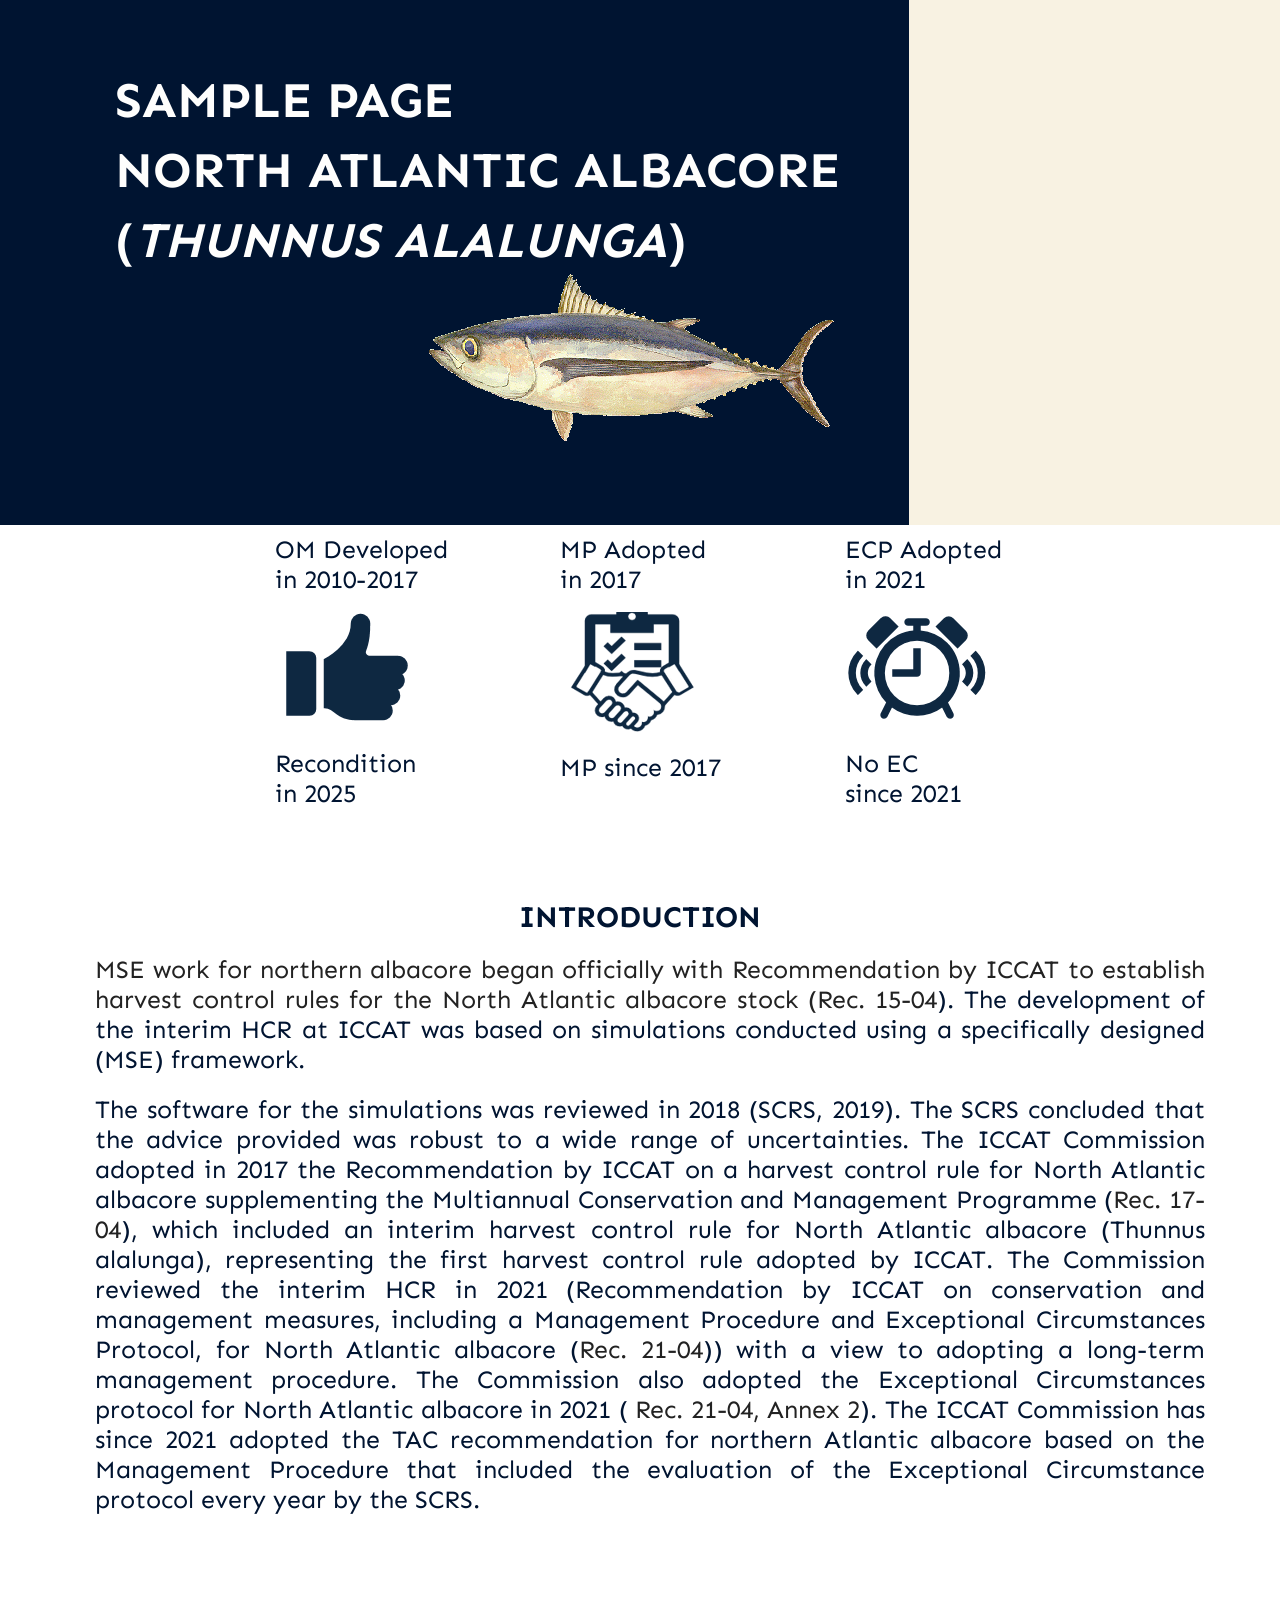
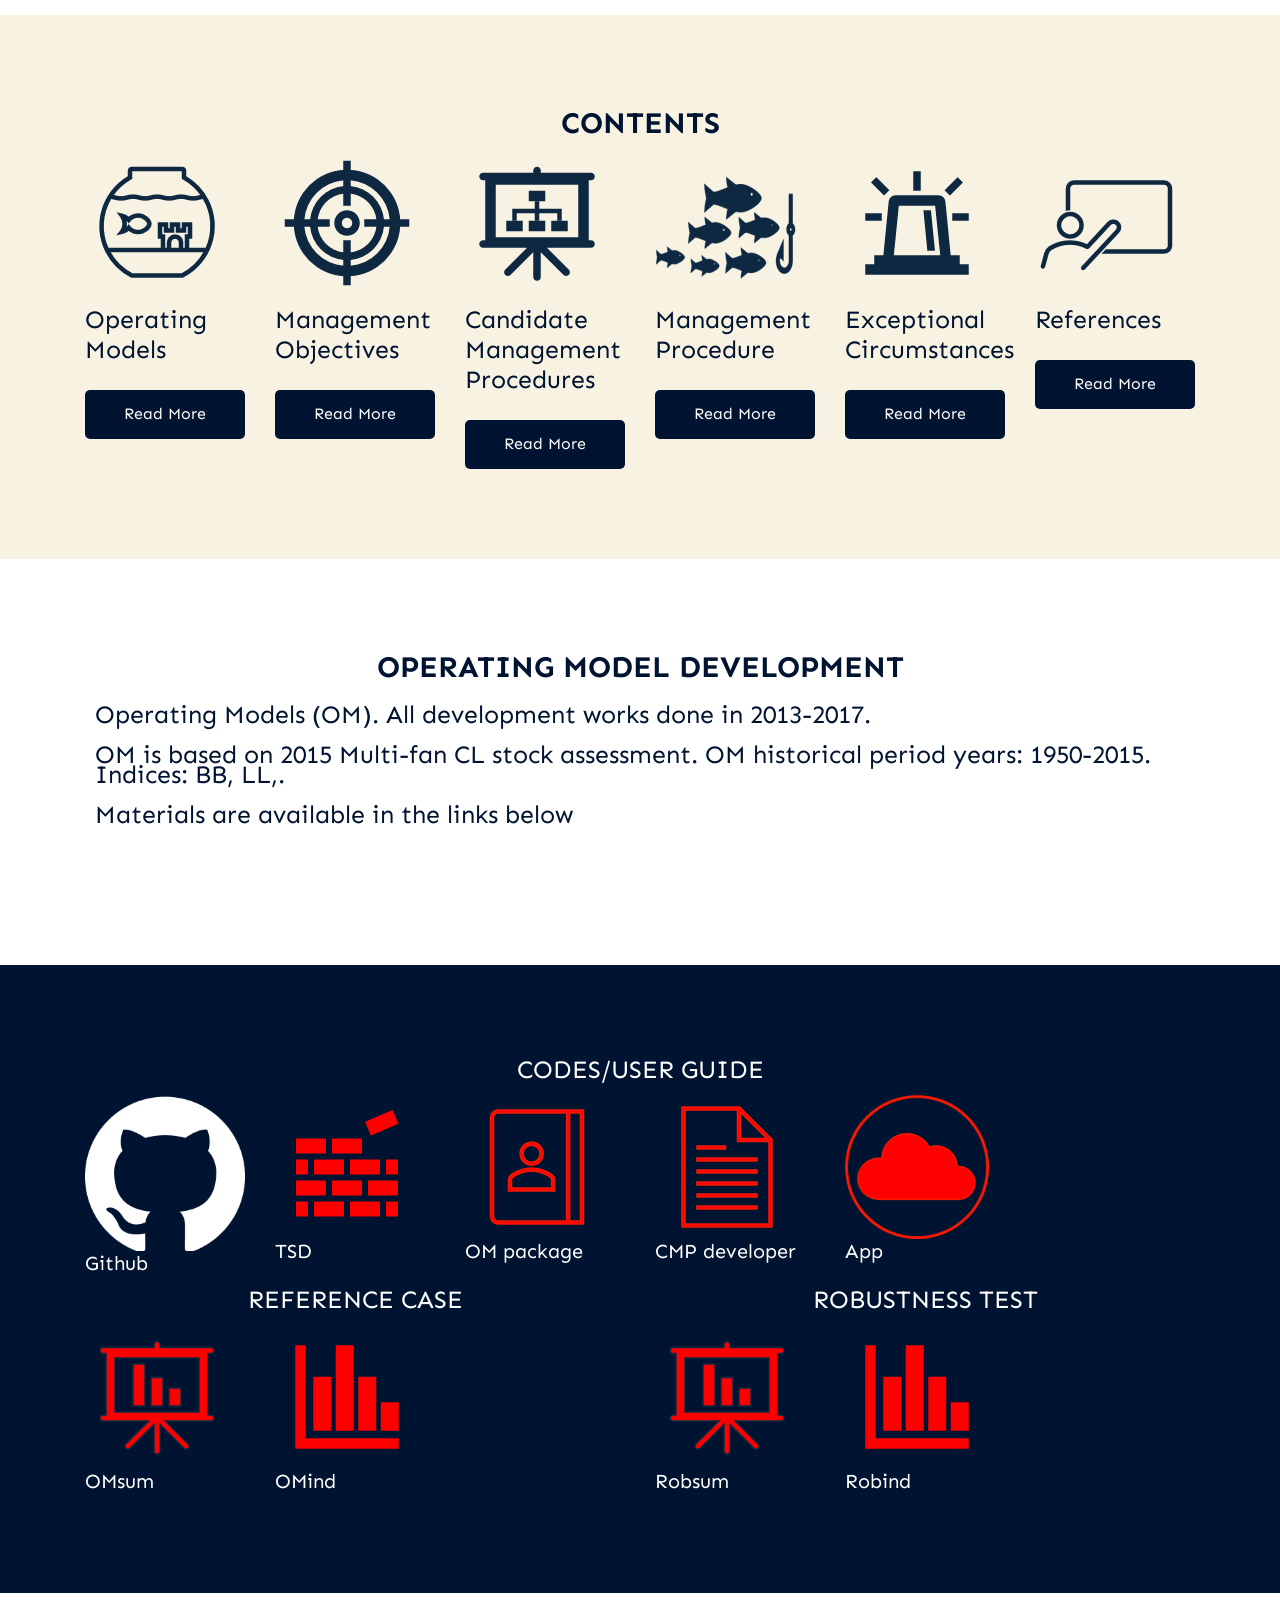
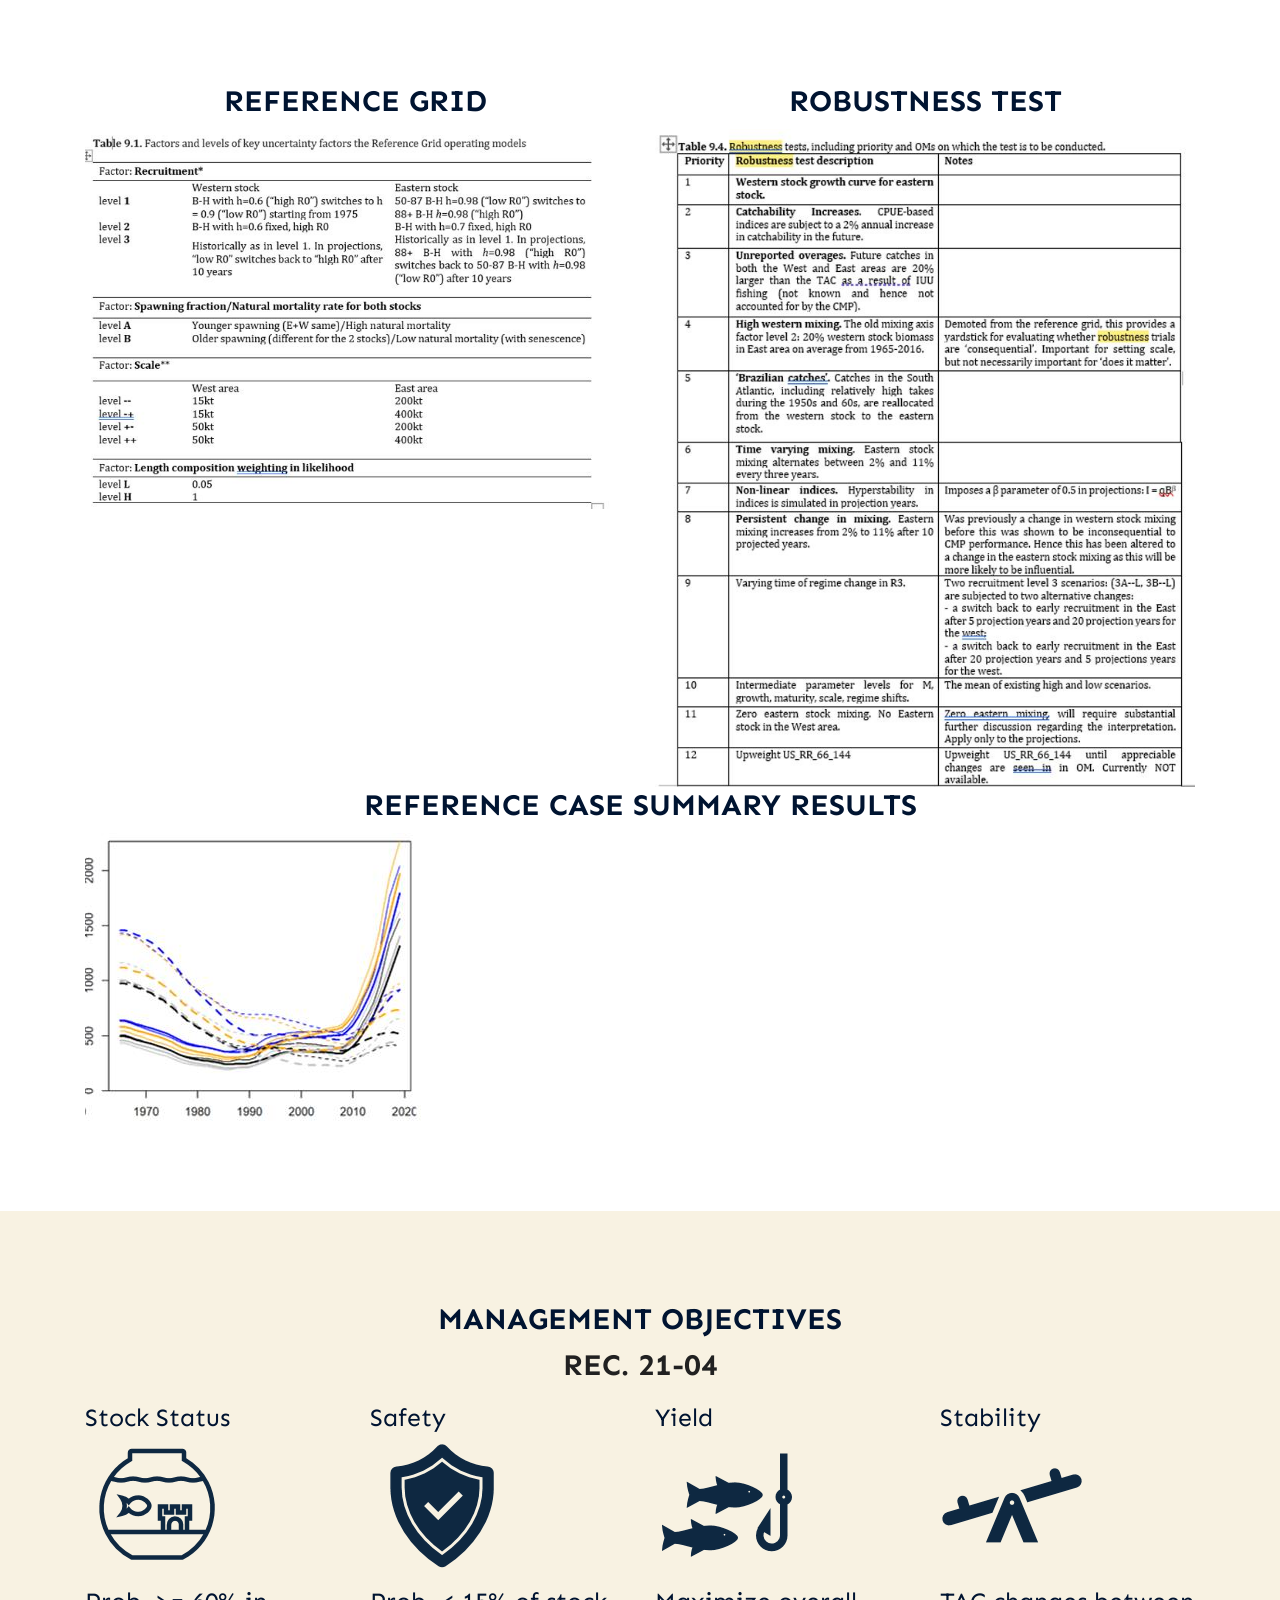
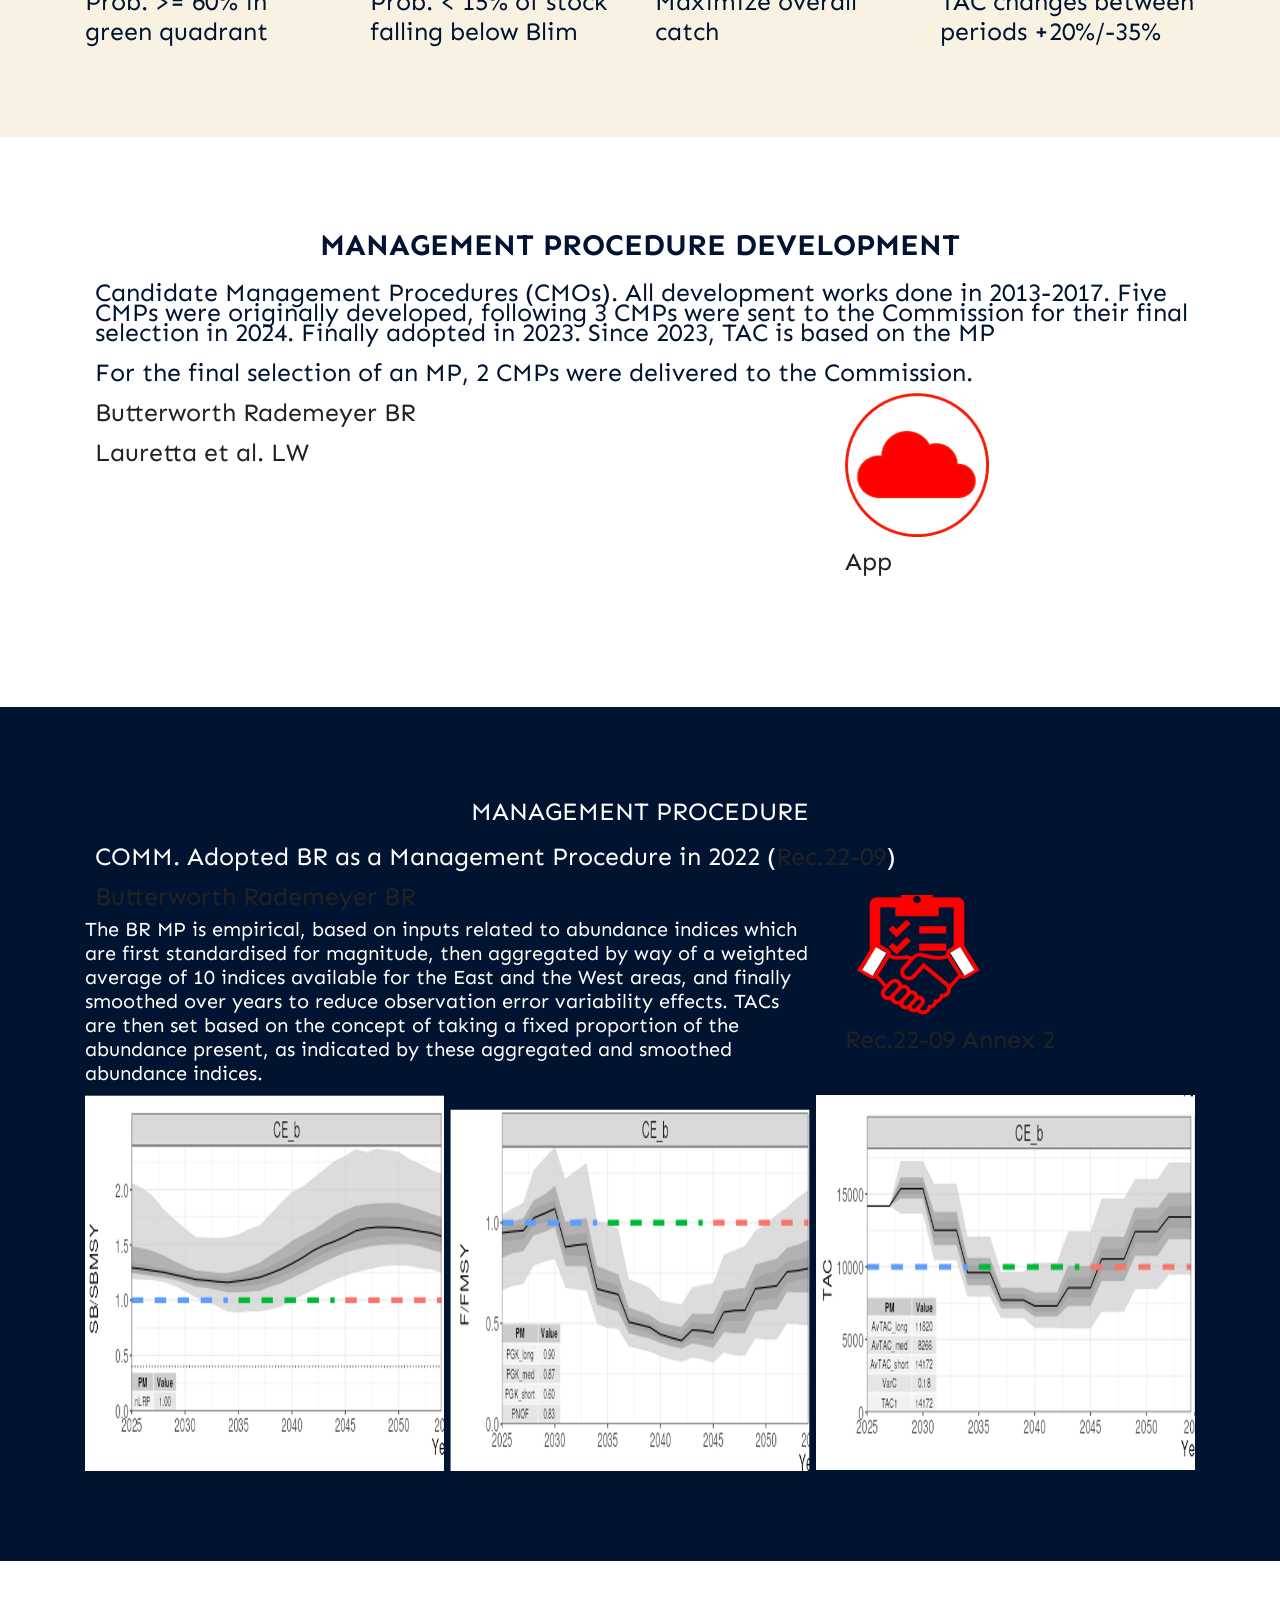
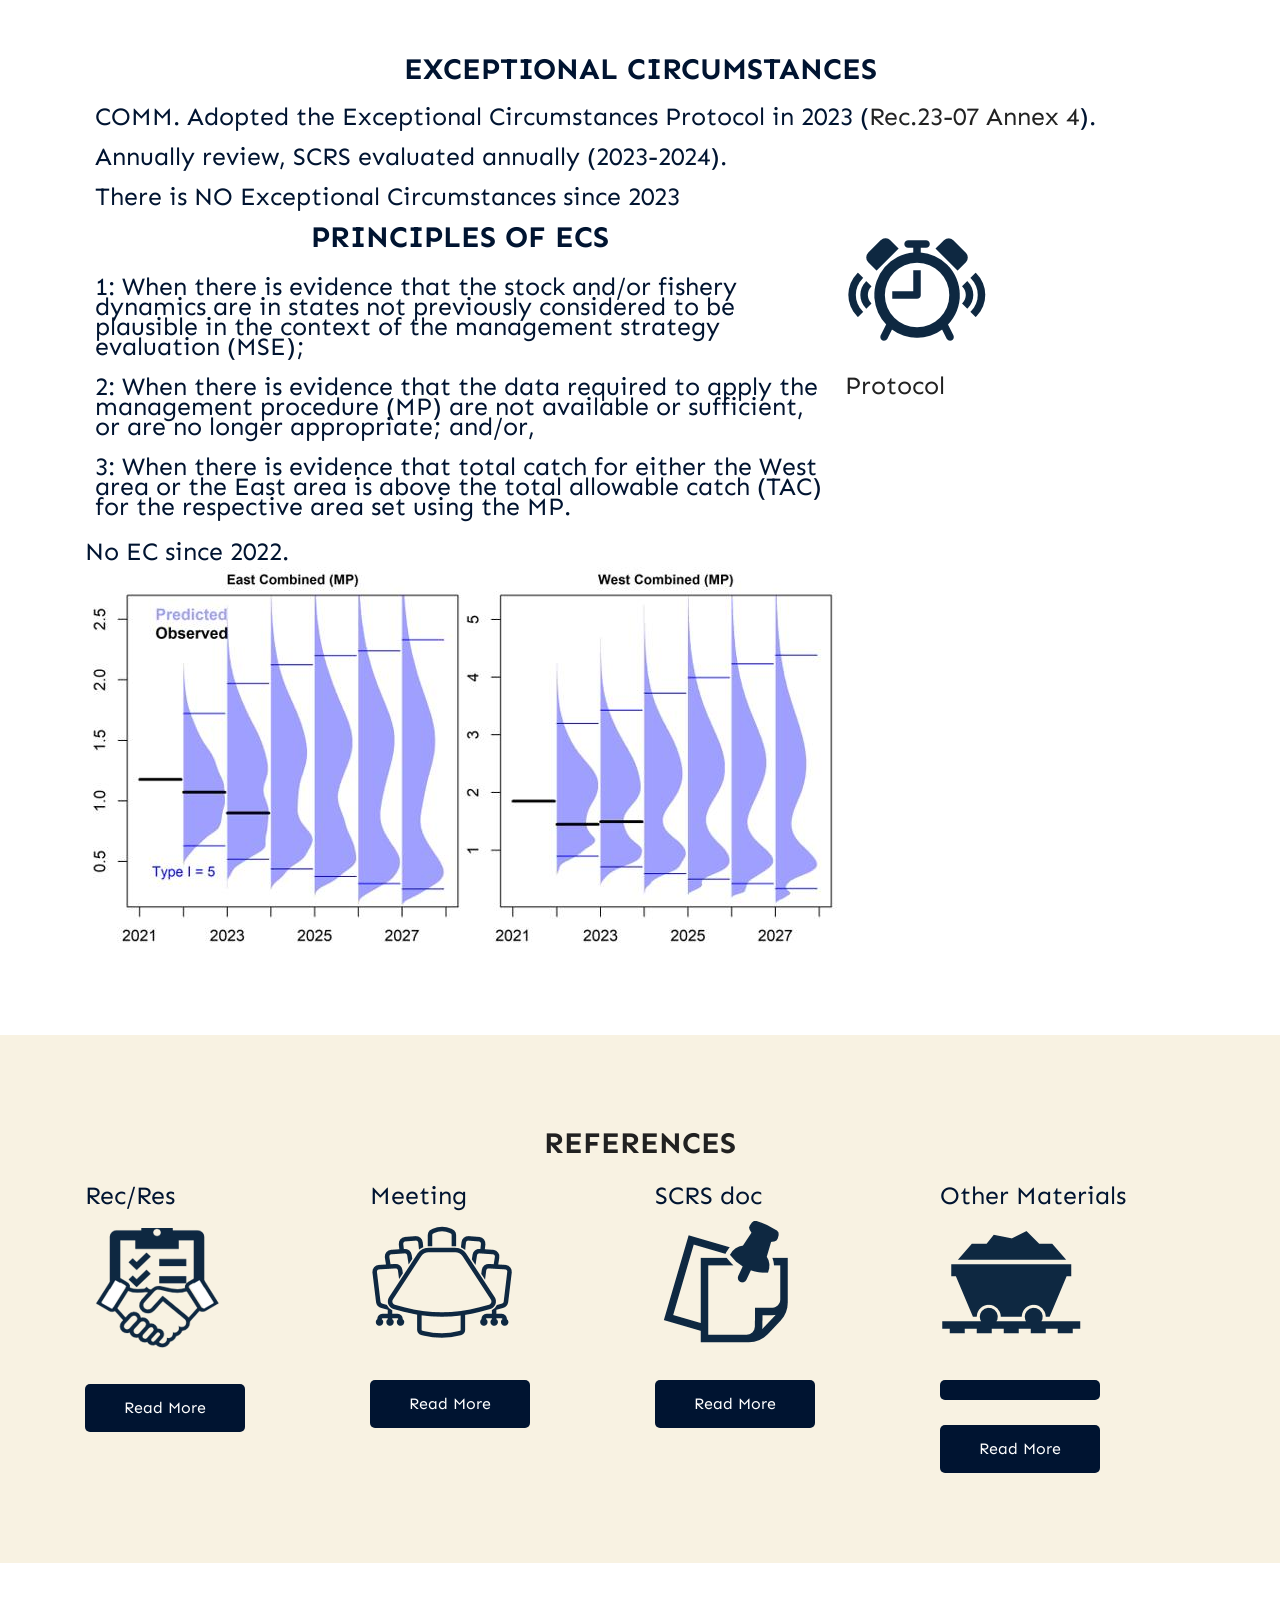
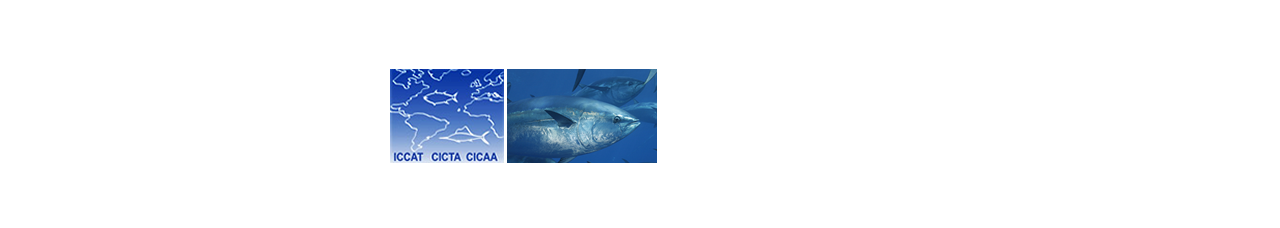
==== docs/index.html @ 5cfa58f7 "Update index.html" ====
<!DOCTYPE html>
<html>
   <head>
      <!-- basic -->
      <meta charset="utf-8">
      <meta http-equiv="X-UA-Compatible" content="IE=edge">
      <meta name="viewport" content="width=device-width, initial-scale=1">
      <!-- mobile metas -->
      <meta name="viewport" content="width=device-width, initial-scale=1">
      <meta name="viewport" content="initial-scale=1, maximum-scale=1">
      <!-- site metas -->
      <title>SAMPLE PAGE: North Atlantic Albacore</title>
      <!-- bootstrap css -->
      <link rel="stylesheet" type="text/css" href="assets/css/bootstrap.min.css">
      <!-- style css -->
      <link rel="stylesheet" type="text/css" href="assets/css/style.css">
      <!-- Responsive-->
      <link rel="stylesheet" href="assets/css/responsive.css">
      <!-- font css -->
      <link href="https://fonts.googleapis.com/css2?family=Sen:wght@400;700;800&display=swap" rel="stylesheet">
      <!-- Scrollbar Custom CSS -->
      <link rel="stylesheet" href="assets/css/jquery.mCustomScrollbar.min.css">
      <!-- Tweaks for older IEs-->
      <link rel="stylesheet" href="https://netdna.bootstrapcdn.com/font-awesome/4.0.3/css/font-awesome.css">

  
   </head>
	
   <body>
      <!-- header section start --> 
    <section id="header1">	   
      <div class="header_section">
         <!-- Title section start --> 
         <div class="banner_section layout_padding">
            <div class="container-fluid">

                        <div class="row">
                           <div class="col-md-12">
                              <div class="banner_taital_main">
				 <h1 class="banner_taital">SAMPLE PAGE </h1>
				 <h1 class="banner_taital">North Atlantic Albacore </h1>
				 <h1 class="banner_taital">(<i>Thunnus alalunga</i>) 
                                 <div class="banner_img"><img src="assets/images/alb1.gif"></div>
                              </div>
                           </div>
                        </div>
	    </div>
         </div>
         <!-- Title section end -->
      </div>
    </section>
      <!-- header section end -->
	   
      <!-- short summary section start -->
    <section id="introsum1">
      <div class="services_section">
         <div class="services_sectionn_2">
                     <div class="container">
                        <div class="row">
			    <div class="col-md-2">
                              <div class="service_box">
                              </div>
                           </div>				      
			    <div class="col-md-3">
                              <div class="service_box">
                                 <h3 class="corporate_text">OM Developed <br/> in 2010-2017</h3>

                                 <div class="house_icon">
                                    <img src="assets/images/OMcomplete_2.png" class="image_1">
                                    <a href="#om"><img src="assets/images/OMcomplete_1.png" class="image_2"></a>
                                 </div>
                                 <h3 class="corporate_text">Recondition <br/> in 2025</h3>
                              </div>
                           </div>

                           <div class="col-md-3">
                              <div class="service_box">
                                 <h3 class="corporate_text">MP Adopted <br/> in 2017</h3>

                                 <div class="house_icon">
                                    <img src="assets/images/MPadopt_1.png" class="image_1">
                                    <a href="#mp"><img src="assets/images/MPadopt_2.png" class="image_2"></a>
                                 </div>
                                 <h3 class="corporate_text">MP since 2017</h3>
                              </div>
                           </div>

                           <div class="col-md-3">
                              <div class="service_box">
                                 <h3 class="corporate_text">ECP Adopted <br/> in 2021</h3>

                                 <div class="house_icon">
                                    <img src="assets/images/ECP_1.png" class="image_1">
                                    <a href="#ec"><img src="assets/images/ECP_2.png" class="image_2">
                                 </div>
                                 <h3 class="corporate_text">No EC <br/> since 2021</h3>
                              </div>
                           </div>
                        </div>
                     </div>
         </div>
       </div>
	
      </section>
      <!-- short summary section end -->

      <!-- Intro section start -->
    <section id="intro1">
      <div class="intro_section">
         <div class="intro_section_2">
                     <div class="container">	   
                        <div class="row">
                           <div class="col-md-12">
                             <h1 class="studies_taital">Introduction</h1>
                  	     <p class="intro_text">MSE work for northern albacore began officially with Recommendation by ICCAT to establish harvest control rules for the North Atlantic albacore stock 
				     (<a href="https://www.iccat.int/Documents/Recs/compendiopdf-e/2015-04-e.pdf" target="_blank">Rec. 15-04</a>). The development of the interim HCR at ICCAT was based on simulations conducted 
				     using a specifically designed (MSE) framework.</p>
			     <p class="intro_text">The software for the simulations was reviewed in 2018 (SCRS, 2019). The SCRS concluded that the advice provided was robust to a wide range of uncertainties. 
				     The ICCAT Commission adopted in 2017 the Recommendation by ICCAT on a harvest control rule for North Atlantic albacore supplementing the Multiannual Conservation and Management Programme
				     (<a href="https://www.iccat.int/Documents/Recs/compendiopdf-e/2017-04-e.pdf" target="_blank">Rec. 17-04</a>), 
				     which included an interim harvest control rule for North Atlantic albacore (Thunnus alalunga), representing the first harvest control rule adopted by ICCAT. The Commission reviewed 
				     the interim HCR in 2021 (Recommendation by ICCAT on conservation and management measures, including a Management Procedure and Exceptional Circumstances Protocol, 
				     for North Atlantic albacore (<a href="https://www.iccat.int/Documents/Recs/compendiopdf-e/2021-04-e.pdf" target="_blank">Rec. 21-04</a>)) with a view to adopting a long-term management procedure. 
				     The Commission also adopted the Exceptional Circumstances protocol for North Atlantic albacore in 2021 (<a href="https://www.iccat.int/Documents/Recs/compendiopdf-e/2021-04-e.pdf" target="_blank">
				     Rec. 21-04, Annex 2</a>). The ICCAT Commission has since 2021 adopted the TAC recommendation for northern Atlantic albacore based on the Management Procedure that included 
				     the evaluation of the Exceptional Circumstance protocol every year by the SCRS.
                             </p>

                           </div>
                        </div>
                     </div>
         </div>
       </div>
      </section>
      <!-- Intro section end -->
	
      <!-- Contents section start -->
    <section id="contents1">	   
      <div class="services_section">
         <div class="services_section_2">
                     <div class="container">
                        <div class="row">
                           <div class="col-md-12">
                             <h1 class="studies_taital">CONTENTS</h1>
                           </div>
                        </div>

                        <div class="row">
                           <div class="col-md-2">
                              <div class="service_box">
                                 <div class="house_icon">
                                    <img src="assets/images/StockStatus_1.png" class="image_1">
                                    <a href="#om"><img src="assets/images/StockStatus_2.png" class="image_2"></a>
                                 </div>
                                 <h3 class="corporate_text">Operating Models</h3>
				 <div class="readmore_button"><a href="#om">Read More</a></div>
                                 
                              </div>
                           </div>

                           <div class="col-md-2">
                              <div class="service_box">
                                 <div class="house_icon">
                                    <img src="assets/images/contMO_1.png" class="image_1">
                                    <a href="#mo"><img src="assets/images/contMO_2.png" class="image_2"></a>
                                 </div>
                                 <h3 class="corporate_text">Management Objectives</h3>
                                 <div class="readmore_button"><a href="#mo">Read More</a></div>
                              </div>
                           </div>

                           <div class="col-md-2">
                              <div class="service_box">
                                 <div class="house_icon">
                                    <img src="assets/images/contCMP_1.png" class="image_1">
                                    <a href="#cmp"><img src="assets/images/contCMP_2.png" class="image_2"></a>
                                 </div>
                                 <h3 class="corporate_text">Candidate Management Procedures</h3>
                                 <div class="readmore_button"><a href="#cmp">Read More</a></div>
                              </div>
                           </div>

                           <div class="col-md-2">
                              <div class="service_box">
                                 <div class="house_icon">
                                    <img src="assets/images/contMP_1.png" class="image_1">
                                    <a href="#mp"><img src="assets/images/contMP_2.png" class="image_2"></a>
                                 </div>
                                 <h3 class="corporate_text">Management Procedure</h3>
                                 <div class="readmore_button"><a href="#mp">Read More</a></div>
                              </div>
                           </div>

                           <div class="col-md-2">
                              <div class="service_box">
                                 <div class="house_icon">
                                    <img src="assets/images/contECP_1.png" class="image_1">
                                    <a href="#ec"><img src="assets/images/contECP_2.png" class="image_2"></a>
                                 </div>
                                 <h3 class="corporate_text">Exceptional Circumstances</h3>
                                 <div class="readmore_button"><a href="#ec">Read More</a></div>
                              </div>
                           </div>

                           <div class="col-md-2">
                              <div class="service_box">
                                 <div class="house_icon">
                                    <img src="assets/images/contRef_1.png" class="image_1">
                                    <a href="#ref"><img src="assets/images/contRef_2.png" class="image_2"></a>
                                 </div>
                                 <h3 class="corporate_text">References</h3>
                                 <div class="readmore_button"><a href="#ref">Read More</a></div>
                              </div>
                           </div>

                        </div>
                     </div>
         </div>
      </div>
    </section>
      <!-- Contents section end -->

      <!-- OM section start -->
    <section id="om1">	   
      <div class="intro_section">
         <div class="intro_section_2">
                     <div class="container">
                        <div class="row">
                           <div class="col-md-12">
                  		<h1 class="studies_taital" id="om">Operating Model Development </h1>
	         		<p class="corporate_text">Operating Models (OM). All development works done in 2013-2017.</p>
				<p class="corporate_text">OM is based on 2015 Multi-fan CL stock assessment. OM historical period years: 1950-2015. Indices: BB, LL,.</p>
				<p class="corporate_text">Materials are available in the links below</p>
                           </div>
                        </div>
                     </div>
         </div>


         <div class="OM_section">
                     <div class="container">
                        <div class="row">
                           <div class="col-md-12">
	                            <h2 class="studies_taital2">Codes/User guide</h2>
                           </div>
                        </div>


                        <div class="row">
                           <div class="col-md-2">
                              <div class="service_box">
                                 <div class="house_icon">
                                    <img src="assets/images/github-mark-white.png" class="image_1">
                                    <a href="docs/assets/references/github_nalb.html"><img src="assets/images/github-mark-white.png" class="image_2"></a>
                                 </div>
                                 <h3 class="OM_text"><a href="docs/assets/references/github_nalb.html">Github</a></h3>
                              </div>
                           </div>

                           <div class="col-md-2">
                              <div class="service_box">
                                 <div class="house_icon">
                                    <img src="assets/images/TSD_1.png" class="image_1">
                                    <a href="docs/assets/references/ref_oth/BFT_TSD.pdf" target="_blank"><img src="assets/images/TSD_2.png" class="image_2"></a>
                                 </div>
                                 <h3 class="OM_text"><a href="docs/assets/references/ref_oth/BFT_TSD.pdf" target="_blank">TSD</a></h3>
                                
                              </div>
                           </div>

                           <div class="col-md-2">
                              <div class="service_box">
                                 <div class="house_icon">
                                    <img src="assets/images/MSEpackage_1.png" class="image_1">
                                    <a href="https://iccat.github.io/nswo-mse/UserManual/User_Manual.html" target="_blank"><img src="assets/images/MSEpackage_2.png" class="image_2"></a>
                                 </div>
                                 <h3 class="OM_text"><a href="https://iccat.github.io/nswo-mse/UserManual/User_Manual.html" target="_blank">OM package</a></h3>
                                 
                              </div>
                           </div>

                           <div class="col-md-2">
                              <div class="service_box">
                                 <div class="house_icon">
                                    <img src="assets/images/CMPdevelop_1.png" class="image_1">
                                    <a href="https://iccat.github.io/nswo-mse/cMPdevelopment/CMP-Development-Guide.html" target="_blank"><img src="assets/images/CMPdevelop_2.png" class="image_2"></a>
                                 </div>
                                 <h3 class="OM_text"><a href="https://iccat.github.io/nswo-mse/cMPdevelopment/CMP-Development-Guide.html" target="_blank">CMP developer</a></h3>
			      </div>
                           </div>

                           <div class="col-md-2">
                              <div class="service_box">
                                 <div class="house_icon">
                                    <img src="assets/images/App_1.png" class="image_1">
                                    <a href="https://iccat.shinyapps.io/ABTMSE/" target="_blank"><img src="assets/images/App_2.png" class="image_2"> </a>
                                 </div>
                                 <h3 class="OM_text"><a href="https://iccat.shinyapps.io/ABTMSE/" target="_blank">App </a></h3>
                                 
                              </div>
                           </div>
                        </div>

                        <div class="row">
                           <div class="col-md-6">
	                            <h2 class="studies_taital2">Reference Case</h2>
                           </div>
                           <div class="col-md-6">
	                            <h2 class="studies_taital2">Robustness Test</h2>
                           </div>
                        </div>

			     
                        <div class="row">
                           <div class="col-md-2">
                              <div class="service_box">
                                 <div class="house_icon">
                                    <img src="assets/images/gridsum_1.png" class="image_1">
                                    <a href="https://iccat.github.io/nswo-mse/Reports/OM_Summary/2024/OM_Summary_Report.html" target="_blank"><img src="assets/images/gridsum_2.png" class="image_2"></a>
                                 </div>
                                 <h3 class="OM_text"><a href="https://iccat.github.io/nswo-mse/Reports/OM_Summary/2024/OM_Summary_Report.html" target="_blank">OMsum</a></h3>
                                 
                              </div>
                           </div>

                           <div class="col-md-2">
                              <div class="service_box">
                                 <div class="house_icon">
                                    <img src="assets/images/gridindiv_1.png" class="image_1">
                                    <a href="https://iccat.github.io/abft-mse/Reports/OM_Summary/New_Lcomp_L_summary.html" target="_blank"><img src="assets/images/gridindiv_2.png" class="image_2"></a>
                                 </div>
                                 <h3 class="OM_text"><a href="https://iccat.github.io/abft-mse/Reports/OM_Summary/New_Lcomp_L_summary.html" target="_blank">OMind</a></h3>
                                 
                              </div>
                           </div>

                           <div class="col-md-2">
                           </div>

                           <div class="col-md-2">
                              <div class="service_box">
                                 <div class="house_icon">
                                    <img src="assets/images/gridsum_1.png" class="image_1">
                                    <img src="assets/images/gridsum_2.png" class="image_2">
                                 </div>
                                 <h3 class="OM_text">Robsum</h3>
                                
                              </div>
                           </div>

                           <div class="col-md-2">
                              <div class="service_box">
                                 <div class="house_icon">
                                    <img src="assets/images/gridindiv_1.png" class="image_1">
                                    <img src="assets/images/gridindiv_2.png" class="image_2">
                                 </div>
                                 <h3 class="OM_text">Robind</h3>
                                 
                              </div>
                           </div>

                        </div>
                     </div>

         </div>


         <div class="intro_section_2">
            <div class="container">
              <div class="row">
               <div class="col-sm-6">
                  <h3 class="studies_taital">Reference Grid</h3>
		  <img src="assets/model_images/ReferenceGrid.jpg" class="image_1">
               </div>
               <div class="col-sm-6">
                  <h3 class="studies_taital">Robustness Test </h3>
		  <img src="assets/model_images/Robustness.jpg" class="image_1">
               </div>
              </div>
              <div class="row">
               <div class="col-sm-12">
                  <h3 class="studies_taital">Reference Case Summary Results</h3>
		  <img src="assets/model_images/OM_SSB_F.jpg" class="image_1">
               </div>
              </div>
           </div>
         </div>
      </div>
    </section>
      <!-- OM section end -->



      <!-- Management Objectives section start -->
    <section id="mo1">
      <div class="services_section">
         <div class="services_section_2">
                     <div class="container">

                        <div class="row">
                           <div class="col-md-12">
                                 <h1 class="studies_taital" id="mo">Management Objectives</h1>
				 <h1 class="studies_taital"><a href="https://www.iccat.int/Documents/Recs/compendiopdf-e/2021-04-e.pdf">Rec. 21-04</a></h1> 
                           </div>
                        </div>

                        <div class="row">

                           <div class="col-md-3">
                              <div class="service_box">
                                 <h3 class="corporate_text">Stock Status</h3>
                                 <div class="house_icon">
                                    <img src="assets/images/StockStatus_1.png" class="image_1">
                                    <img src="assets/images/StockStatus_2.png" class="image_2">
                                 </div>
                                 <h3 class="corporate_text">Prob. >= 60% in green quadrant</h3>
                              </div>
                           </div>

                           <div class="col-md-3">
                              <div class="service_box">
                                 <h3 class="corporate_text">Safety</h3>
                                 <div class="house_icon">
                                    <img src="assets/images/Safety_1.png" class="image_1">
                                    <img src="assets/images/Safety_2.png" class="image_2">
                                 </div>
                                 <h3 class="corporate_text">Prob. < 15% of stock falling below Blim</h3>
                              </div>
                           </div>

                           <div class="col-md-3">
                              <div class="service_box">
                                 <h3 class="corporate_text">Yield</h3>
                                 <div class="house_icon">
                                    <img src="assets/images/Yield_1.png" class="image_1">
                                    <img src="assets/images/Yield_2.png" class="image_2">
                                 </div>
                                 <h3 class="corporate_text">Maximize overall catch</h3>
                              </div>
                           </div>

                           <div class="col-md-3">
                              <div class="service_box">
                                 <h3 class="corporate_text">Stability</h3>
                                 <div class="house_icon">
                                    <img src="assets/images/Stability_1.png" class="image_1">
                                    <img src="assets/images/Stability_2.png" class="image_2">
                                 </div>
                                 <h3 class="corporate_text">TAC changes between periods +20%/-35%</h3>
                              </div>
                           </div>

                        </div>
                     </div>
         </div>
      </div>
    </section>
      <!-- Management Objectives section end -->



      <!-- Management Procedure Development section start -->
    <section id="mp1">
       <div class="intro_section">
         <div class="intro_section_2">
                     <div class="container">
                        <div class="row">
                           <div class="col-md-12">
                             <h1 class="studies_taital" id="cmp">Management Procedure Development</h1>
	                     <p class="corporate_text">Candidate Management Procedures (CMOs). All development works done in 2013-2017. Five CMPs were originally developed, following 3 CMPs were sent to the Commission for their final selection in 2024.
	                     Finally adopted in 2023. Since 2023, TAC is based on the MP
			     </p>
			     <p class="corporate_text">For the final selection of an MP, 2 CMPs were delivered to the Commission.
			     </p>
                           </div>

               		  <div class="col-md-8">
	                    <p class="corporate_text"><a href="https://iccat.github.io/abft-mse/CMP/SCRS_2022_154_Butterworth_Rademeyer.pdf" target="_blank">Butterworth Rademeyer BR</a></p>
	                    <p class="corporate_text"><a href="https://iccat.github.io/abft-mse/CMP/SCRS_2022_xxx_Lauretta_etal_LW_CMP_final.pdf" target="_blank">Lauretta et al. LW</a></p>
              		  </div>
	                  <div class="col-md-4">
                              <div class="service_box">
                                 <div class="house_icon">
                                    <img src="assets/images/App_1.png" class="image_1">
                                    <a href="https://iccat.shinyapps.io/ABTMSE/" target="_blank"><img src="assets/images/App_3.png" class="image_2"> </a>
                                 </div>
                                 <h3 class="corporate_text"><a href="https://iccat.shinyapps.io/ABTMSE/" target="_blank">App</a></h3>
                                 </div>
                              </div>
              		  </div>
                        </div>
                     </div>
         </div>
      </div>

      <div class="services_section">
      <div class="OM_section">
         <div class="container">
            <div class="row">
               <div class="col-md-12">
                  <h3 class="studies_taital2" id="mp">Management Procedure </h3>         
	          <p class="corporate_text2">COMM. Adopted BR as a Management Procedure in 2022 (<a href="https://www.iccat.int/Documents/Recs/compendiopdf-e/2022-09-e.pdf" target="_blank">Rec.22-09</a>)</p>
               </div>
               <div class="col-md-8">
	          <p class="corporate_text2"><a href="https://iccat.github.io/abft-mse/CMP/SCRS_2022_154_Butterworth_Rademeyer.pdf" target="_blank">Butterworth Rademeyer BR</a></p>
		  <h3 class="OM_text">The BR MP is empirical, based on inputs related to abundance indices which are first standardised for magnitude, then aggregated by way of a weighted average of 10 indices available 
			  for the East and the West areas, and finally smoothed over years to reduce observation error variability effects. TACs are then set based on the concept of taking a fixed proportion of the abundance present, 
			  as indicated by these aggregated and smoothed abundance indices.</h3>
		       
               </div>
               <div class="col-md-4">
                              <div class="service_box">
                                 <div class="house_icon">
                                    <img src="assets/images/MPadopt_2.png" class="image_1">
                                    <a href="https://www.iccat.int/Documents/Recs/compendiopdf-e/2022-09-e.pdf" target="_blank"><img src="assets/images/MPadopt_1.png" class="image_2"></a>
                                 </div>
                                 <h3 class="corporate_text2"><a href="https://www.iccat.int/Documents/Recs/compendiopdf-e/2022-09-e.pdf" target="_blank">Rec.22-09 Annex 2</a></h3>
                              </div>       
               </div>
               <div class="col-md-12">
                  <img src="assets/model_images/MP_res.png" class="image_1">		       
               </div>
		    
            </div>
         </div>
      </div>
      </div>
    </section>
      <!-- Management Procedure Development section end -->

      <!-- EC section start -->

      <!-- OM section start -->
    <section id="ec1">	   
      <div class="intro_section">
         <div class="intro_section_2">
               <div class="container">
                  <div class="row">
                    <div class="col-md-12">
                  	<h1 class="studies_taital" id="ec">Exceptional Circumstances </h1>
	         	<p class="corporate_text">COMM. Adopted the Exceptional Circumstances Protocol in 2023 (<a href="https://www.iccat.int/Documents/Recs/compendiopdf-e/2023-07-e.pdf" target="_blank">Rec.23-07 Annex 4</a>).</p>
			<p class="corporate_text">Annually review, SCRS evaluated annually (2023-2024).</p>
			<p class="corporate_text">There is NO Exceptional Circumstances since 2023</p>
                    </div>
                    <div class="col-md-8">
		        <p class="studies_taital">Principles of ECs </p>
		        <p class="corporate_text"> 1: When there is evidence that the stock and/or fishery dynamics are in states not previously considered to be plausible in the context of the management strategy evaluation (MSE);</p>
		        <p class="corporate_text"> 2: When there is evidence that the data required to apply the management procedure (MP) are not available or sufficient, or are no longer appropriate; and/or,</p>
		        <p class="corporate_text"> 3: When there is evidence that total catch for either the West area or the East area is above the total allowable catch (TAC) for the respective area set using the MP. </p>
                    </div>
                    <div class="col-md-4">
                        <div class="service_box">
                        <div class="house_icon">
                          <img src="assets/images/ECP_1.png" class="image_1">
                          <a href="https://www.iccat.int/Documents/Recs/compendiopdf-e/2023-07-e.pdf" target="_blank"><img src="assets/images/ECP_2.png" class="image_2"></a>
                        </div>
                        <h3 class="corporate_text"><a href="https://www.iccat.int/Documents/Recs/compendiopdf-e/2023-07-e.pdf" target="_blank">Protocol</a></h3>
                        </div>
                    </div>
                    <div class="col-md-12">
                       <h3 class="corporate_text">No EC since 2022.</h3>
                       <img src="assets/model_images/ECevaluation.jpg" class="image_1">
                    </div>
                 </div>
              </div>
        </div>
      </div>
    </section>
      <!-- EC section end -->


      <!-- Reference section start -->
    <section id="ref1">
      <div class="services_section">
         <div class="services_section_2">
                     <div class="container">

                        <div class="row">
                           <div class="col-md-12">
                                 <h1 class="studies_taital" id="ref"><a href="reference/ref_nalb.html/">References</a></h1>
                           </div>
                        </div>

                        <div class="row">

                           <div class="col-md-3">
                              <div class="service_box">
                                 <h3 class="corporate_text">Rec/Res</h3>
                                 <div class="house_icon">
                                    <img src="assets/images/MPadopt_1.png" class="image_1">
                                    <a href="docs/assets/references/ref_nalb.html#rec"><img src="assets/images/MPadopt_2.png" class="image_2"></a>
                                 </div>
                                 <div class="readmore_button"><a href="docs/assets/references/ref_nalb.html#rec">Read More</a></div>
                              </div>
                           </div>

                           <div class="col-md-3">
                              <div class="service_box">
                                 <h3 class="corporate_text">Meeting</h3>
                                 <div class="house_icon">
                                    <img src="assets/images/RefMeet_1.png" class="image_1">
                                    <a href="docs/assets/references/ref_nalb.html#mtg"><img src="assets/images/RefMeet_2.png" class="image_2"></a>
                                 </div>
                                 <div class="readmore_button"><a href="docs/assets/references/ref_nalb.html#mtg">Read More</a></div>
                              </div>
                           </div>

                           <div class="col-md-3">
                              <div class="service_box">
                                 <h3 class="corporate_text">SCRS doc</h3>
                                 <div class="house_icon">
                                    <img src="assets/images/RefDoc_1.png" class="image_1">
                                    <a href="docs/assets/references/ref_nalb.html#doc"<img src="assets/images/RefDoc_2.png" class="image_2"></a>
                                 </div>
                                 <div class="readmore_button"><a href="docs/assets/references/ref_nalb.html#doc">Read More</a></div>
                              </div>
                           </div>

                           <div class="col-md-3">
                              <div class="service_box">
                                 <h3 class="corporate_text">Other Materials</h3>
                                 <div class="house_icon">
                                    <img src="assets/images/RefOth_1.png" class="image_1">
                                    <div class="readmore_button"><a href="docs/assets/references/ref_nalb.html#oth"><img src="assets/images/RefOth_2.png" class="image_2"></a>
                                 </div>
                                 <div class="readmore_button"><a href="docs/assets/references/ref_nalb.html#oth">Read More</a></div>
                              </div>
                           </div>

                        </div>
                     </div>
         </div>
      </div>
    </section>
      <!-- Reference section end -->

      <!-- footer section start -->
    <section id="footer1">	   
      <div class="intro_section">
        <div class="intro_section2">
           <div class="container">
            <div class="row">
               <div class="footer_logo">
                  <a href="https://www.iccat.int/en/index.asp">
                     <img src="assets/images/logoICCAT.png">
                  <a href="https://iccat.github.io/iccat-mse/">
                     <img src="assets/images/github-mark-white.png">
               </div>
            </div>
          </div>
        </div>
      </div>
    </section>
      <!-- footer section end -->

   </body>
</html>
---- docs/assets/css/style.css ----
/*https://www.free-css.com/free-css-templates/page289/atema*/
/*--------------------------------------------------------------------- File Name: style.css ---------------------------------------------------------------------*/


/*--------------------------------------------------------------------- import Files ---------------------------------------------------------------------*/


/*@import url(assets/css/normalize.css);*/
/*@import url(assets/css/font-awesome.min.css);*/

/*@import url(assets/css/fjquery.fancybox.min.css);*/
/*@import url(assets/css/fjquery-ui.css);*/
/*@import url(assets/css/fnice-select.css);*/

/*--------------------------------------------------------------------- skeleton ---------------------------------------------------------------------*/

* {
    box-sizing: content-box;
    transition: ease all 0.5s;
    margin: 0; padding: 0;
}

html {
    scroll-behavior: smooth;
}

body {
    color: #666666;
    font-size: 14px;
    font-family: 'Sen', sans-serif;
    line-height: 1.80857;
    font-weight: normal;
    overflow-x: hidden;
}

a {
    color: #1f1f1f;
    text-decoration: none !important;
    outline: none !important;
    -webkit-transition: all .3s ease-in-out;
    -moz-transition: all .3s ease-in-out;
    -ms-transition: all .3s ease-in-out;
    -o-transition: all .3s ease-in-out;
    transition: all .3s ease-in-out;
}

/* visited link */
a:visited {
  color: red;
}

h1,
h2,
h3,
h4,
h5,
h6 {
    letter-spacing: 0;
    font-weight: normal;
    position: relative;
    padding: 0 0 10px 0;
    font-weight: normal;
    line-height: normal;
    color: #111111;
    margin: 0
}

h1 {
    font-size: 24px
}

h2 {
    font-size: 22px
}

h3 {
    font-size: 18px
}

h4 {
    font-size: 16px
}

h5 {
    font-size: 14px
}

h6 {
    font-size: 13px
}

*,
*::after,
*::before {
    -webkit-box-sizing: border-box;
    -moz-box-sizing: border-box;
    box-sizing: border-box;
}

h1 a,
h2 a,
h3 a,
h4 a,
h5 a,
h6 a {
    color: #212121;
    text-decoration: none!important;
    opacity: 1
}

button:focus {
    outline: none;
}

ul,
li,
ol {
    margin: 0px;
    padding: 0px;
    list-style: none;
}

p {
    margin: 10px;
    font-weight: 300;
    font-size: 15px;
    line-height: 20px;
}

a {
    color: #222222;
    text-decoration: none;
    outline: none !important;
}

a,
.btn {
    text-decoration: none !important;
    outline: none !important;
    -webkit-transition: all .3s ease-in-out;
    -moz-transition: all .3s ease-in-out;
    -ms-transition: all .3s ease-in-out;
    -o-transition: all .3s ease-in-out;
    transition: all .3s ease-in-out;
}

img {
    max-width: 100%;
    height: auto;
}


 :focus {
    outline: 0;
}

.paddind_bottom_0 {
    padding-bottom: 0 !important;
}

.btn-custom {
    margin-top: 20px;
    background-color: transparent !important;
    border: 2px solid #ddd;
    padding: 12px 40px;
    font-size: 16px;
}

.lead {
    font-size: 18px;
    line-height: 30px;
    color: #767676;
    margin: 0;
    padding: 0;
}

.form-control:focus {
    border-color: #ffffff !important;
    box-shadow: 0 0 0 .2rem rgba(255, 255, 255, .25);
}

.badge {
    font-weight: 500;
}

blockquote {
    margin: 20px 0 20px;
    padding: 30px;
}

button {
    border: 0;
    margin: 0;
    padding: 0;
    cursor: pointer;
}

.full {
    float: left;
    width: 100%;
}

.layout_padding {
    padding-top: 0px;
    padding-bottom: 0px;
}

.padding_0 {
    padding: 0px;
}


/* header section start */

.header_section {
    width: 100%;
    float: left;
    background: linear-gradient(90deg, #001431 71%, #f8f2e2 71%);
    height: auto;
    background-size: 100%;
    background-repeat: no-repeat;
    position: relative;
}

.header_bg {
    background: #fb6818;
    border-bottom: 1px solid #ffffff;
}

.bg-light {
    background-color: transparent !important;
}

.mr-auto,
.mx-auto {
    text-align: center;
}

.ml-auto,
.mx-auto {
    margin: 0 auto;
}

/* header section end */


/* banner section start */

.banner_section {
    width: 100%;
    float: left;
    padding: 70px 0px;
}

.banner_taital_main {
    width: 100%;
    float: left;
    padding-left: 100px;
}

.banner_taital {
    width: 90%;
    font-size: 50px;
    color: #fefefd;
    text-transform: uppercase;
    font-weight: bold;
}

.banner_text {
    width: 100%;
    font-size: 18px;
    color: #fefefd;
    float: left;
    padding-top: 10px;
    margin: 0px;
}

.started_bt {
    width: 170px;
    float: left;
    margin-left: 15px;
    margin-top: 30px;
}

.started_bt a {
    width: 100%;
    float: left;
    padding: 8px 10px;
    color: #ffffff;
    background-color: #e73232;
    text-align: center;
    font-size: 18px;
    text-transform: uppercase;
    border-radius: 5px;
}

.started_bt a:hover {
    color: #001431;
    background-color: #ffffff;
}

.readmore_btn {
    width: 170px;
    float: left;
    margin-top: 30px;
}

.readmore_btn a {
    width: 100%;
    float: left;
    padding: 8px 10px;
    color: #ffffff;
    background-color: #e73232;
    text-align: center;
    font-size: 18px;
    text-transform: uppercase;
    border-radius: 5px;
}

.readmore_btn a:hover {
    color: #001431;
    background-color: #ffffff;
}

.readmore_btn.active a {
    color: #001431;
    background-color: #ffffff;
}

.banner_img {
    width: 58%;
    margin: 0 auto;
    text-align: center;
}

/* banner section end */



/* services section start */
.services_section {
    width: 100%;
    float: left;
}

.services_section_2 {
    width: 100%;
    float: left;
    background-color: #f8f2e2;
    padding: 90px 0px;
    margin-top: 0px;
}

.intro_section {
    width: 100%;
    float: left;
}

.intro_section_2 {
    width: 100%;
    float: left;
    background-color: #ffffff;
    padding: 90px 0px;
    margin-top: 0px;
}
.intro_text {
    width: 100%;
    float: left;
    color: #001431;
    font-size: 25px;
    text-transform: none;
    font-weight: normal;
    padding: 0px 0px;
    text-align: justify;
    line-height: 120%;
}
.corporate_text {
    margin-top: 10px;    
    width: 100%;
    float: left;
    color: #001431;
    font-size: 25px;
    text-transform: none;
    font-weight: normal;
    padding: 0px 0px;

}
.corporate_text2 {
    width: 100%;
    float: left;
    color: #ffffff;
    font-size: 25px;
    text-transform: none;
    font-weight: normal;
    padding: 0px 0px;

}

p.chunks_text {
    width: 80%;
    float: left;
    font-size: 16px;
    margin: 0px;
    color: #001431;
}

.readmore_button {
    width: 160px;
    float: left;
    margin-top: 25px;
}

.readmore_button a {
    width: 160px;
    float: left;
    font-size: 16px;
    color: #ffffff;
    background-color: #001431;
    text-align: center;
    padding: 10px;
    border-radius: 5px;
}

.service_box .house_icon .image_2 {
    display: none;
}

.service_box:hover .house_icon .image_2 {
    display: block;
}

.service_box:hover .house_icon .image_1 {
    display: none;
}

.service_box:hover .corporate_text {
    color: #e73232;
}


.service_box:hover .readmore_button a {
    background-color: #e73232;
    color: #ffffff;
}

.service_box.active .corporate_text {
    color: #e73232;
}

.service_box.active .readmore_button a {
    background-color: #e73232;
    color: #ffffff;
}

.studies_taital {
    width: 100%;
    float: left;
    font-size: 30px;
    color: #001431;
    text-align: center;
    font-weight: bold;
    text-transform: uppercase;
    padding-bottom: 10px;
}

.studies_taital2 {
    width: 100%;
    float: left;
    font-size: 25px;
    color: #ffffff;
    text-align: center;
    font-weight: normal;
    text-transform: uppercase;
    padding-bottom: 10px;
}

/* services section end */




/* header2 section start */

.header2_section {
    width: 100%;
    float: left;
    background: linear-gradient(90deg, #f8f2e2 39%, #001431 39%);
    height: auto;
    background-size: 100%;
    background-repeat: no-repeat;
    position: relative;
}

.header2_bg {
    background: #fb6818;
    border-bottom: 1px solid #ffffff;
}

.bg-light {
    background-color: transparent !important;
}

.mr-auto,
.mx-auto {
    text-align: center;
}

.ml-auto,
.mx-auto {
    margin: 0 auto;
}

/* header2 section end */
/* banner2 section start */

.banner2_section {
    width: 100%;
    float: left;
    padding: 100px 0px;
}

.banner2_taital_main {
    width: 100%;
    float: left;
    padding-left: 100px;
}

.banner2_taital {
    width: 90%;
    font-size: 60px;
    color: #fefefd;
    text-transform: uppercase;
    font-weight: bold;
}

.banner2_text {
    width: 100%;
    font-size: 16px;
    color: #fefefd;
    float: left;
    padding-top: 10px;
    margin: 0px;
}

.started2_bt {
    width: 170px;
    float: left;
    margin-left: 15px;
    margin-top: 30px;
}

.started2_bt a {
    width: 100%;
    float: left;
    padding: 8px 10px;
    color: #ffffff;
    background-color: #e73232;
    text-align: center;
    font-size: 18px;
    text-transform: uppercase;
    border-radius: 5px;
}

.started2_bt a:hover {
    color: #001431;
    background-color: #ffffff;
}

.banner2_img {
    width: 58%;
    margin: 0 auto;
    text-align: center;
}

/* banner2 section end */



/* OM section start */

.OM_section {
    width: 100%;
    float: left;
    background-color: #001431;
    padding: 90px 0px;
    margin-top: 40px;
}

.OM_text {
    width: 100%;
    float: left;
    font-size: 20px;
    color: #ffffff;
    text-align: left;
    margin-left: 0px;
}

.OM_text a {
    color: #ffffff;
}

.OM_text a:hover {
    color: #e73232;
}


/* copyright section end */




/* footer section start */

.footer_section {
    width: 100%;
    float: left;
    background-color: #001431;
    height: auto;
    padding: 80px 0px 30px 0px;
}

.footer_logo {
    width: 100%;
    text-align: center;
    margin: 40px 0px 0px 0px;
}

/* footer section end */


.margin_top90 {
    margin-top: 90px;
}
---- docs/assets/css/responsive.css ----
/*--------------------------------------------------------------------- File Name: responsive.css ---------------------------------------------------------------------*/


/*------------------------------------------------------------------- 991px x 768px ---------------------------------------------------------------------*/

@media only screen and (min-width: 768px) and (max-width: 991px) {
    .header-search {
        padding: 15px 0px;
    }
}


/*------------------------------------------------------------------- 767px x 599px ---------------------------------------------------------------------*/

@media only screen and (min-width: 599px) and (max-width: 767px) {
    .logo {
        text-align: center;
    }
    .cart-content-right {
        padding-bottom: 5px;
    }
    .mg {
        margin: 0px 0px;
    }
    .menu-area-main {
        height: 256px;
        overflow-y: auto;
    }
    .megamenu>.row [class*="col-"] {
        padding: 0px;
    }
    .menu-area-main .megamenu .men-cat {
        padding: 0px 15px;
    }
    .menu-area-main .megamenu .women-cat {
        padding: 0px 15px;
    }
    .menu-area-main .megamenu .el-cat {
        padding: 0px 15px;
    }
    .mean-container .mean-nav ul li a.mean-expand {
        height: 19px;
    }
    .category-box.women-box {
        display: none;
    }
    .cart-box {
        display: inline-block;
        margin: 0px 30px;
    }
    .wish-box {
        float: none;
        margin: 0px 30px;
        display: inline-block;
    }
    .menu-add {
        display: none;
    }
    .category-box {
        display: none;
    }
    .mean-container .mean-nav ul li ol {
        padding: 0px;
    }
    .mean-container .mean-nav ul li a {
        padding: 10px 20px;
        width: 94.8%;
    }
    .mean-container .mean-nav ul li li a {
        width: 92%;
        padding: 1em 4%;
    }
    .mean-container .mean-nav ul li li li a {
        width: 100%;
    }
    .header-search {
        padding: 15px 0px;
    }
    #collapseFilter.d-md-block {
        padding: 30px 0px;
    }
}


/*------------------------------------------------------------------- 599px x 280px ---------------------------------------------------------------------*/

@media only screen and (min-width: 280px) and (max-width: 599px) {
    .cart-content-right {
        padding-bottom: 5px;
    }
    .megamenu>.row [class*="col-"] {
        padding: 0px;
    }
    .menu-area-main .megamenu .men-cat {
        padding: 0px 15px;
    }
    .menu-area-main .megamenu .women-cat {
        padding: 0px 15px;
    }
    .menu-area-main .megamenu .el-cat {
        padding: 0px 15px;
    }
    .mean-container .mean-nav ul li a {
        padding: 1em 4%;
        width: 92%;
    }
    .mean-container .mean-nav ul li li a {
        width: 90%;
        padding: 1em 5%;
    }
    .mean-container .sub-full.megamenu-categories ol li a {
        padding: 5px 0px;
        text-transform: capitalize;
        width: 100%;
    }
    .megamenu .sub-full.megamenu-categories .women-box .banner-up-text a {
        width: auto;
        border: none;
        float: none;
    }
    .menu-area-main {
        height: 45px;
        overflow-y: auto;
    }
    .mean-container .mean-nav ul li a.mean-expand {
        top: 0;
    }
}

@media (min-width: 992px) and (max-width: 1199px) {
    .banner_taital {
        width: 100%;
        font-size: 50px;
    }
    a.navbar-brand {
        width: 14%;
        padding-right: 20px;
    }
    .banner_taital_main {
        padding-left: 40px;
    }
    #main_slider a.carousel-control-prev {
        left: 40px;
        top: 320px;
    }
    #main_slider a.carousel-control-next {
        right: 40px;
        top: 320px;
    }
    .hover01 figure img {
        min-height: 300px;
    }
    .enim_text {
        margin: 0px;
    }
    #custom_slider a.carousel-control-next {
        top: 400px;
    }
    .navbar-expand-lg .navbar-nav .nav-link {
        padding: 3px 5px;
        margin: 0px 3px;
    }
}

@media (min-width: 768px) and (max-width: 991px) {
    .navbar-toggler {
        background-color: #fff;
        border: 1px solid #fff;
    }
    .navbar-expand-lg .navbar-nav .nav-link {
        width: 130px;
        margin: 0 auto;
        text-align: center;
    }
    .box_section {
        width: 100%;
    }
    .online_box_left {
        padding: 30px 10px;
    }
    .banner_taital_main {
        padding-left: 20px;
    }
    .banner_taital {
        width: 100%;
        font-size: 40px;
    }
    .readmore_btn {
        width: 159px;
    }
    .started_bt {
        width: 159px;
    }
    .corporate_text {
        font-size: 18px;
    }
    p.chunks_text {
        width: 100%;
    }
    #main_slider a.carousel-control-prev {
        left: 0;
        top: 130px;
    }
    #main_slider a.carousel-control-next {
        right: 0;
        top: 130px;
    }
    #main_slider .carousel-control-next,
    #main_slider .carousel-control-prev {
        width: 35px;
        height: 35px;
        font-size: 13px;
    }
    .introduction_text {
        font-size: 16px;
    }
    .hover01 figure img {
        min-height: 220px;
    }
    .box_main {
        padding: 0;
    }
    .enim_text {
        font-size: 14px;
        margin: 0px 0px 0px 0px;
    }
    .customer_right {
        margin-top: 10px;
    }
    #my_slider a.carousel-control-prev {
        left: 0;
        top: 220px;
    }
    #my_slider a.carousel-control-next {
        right: 0;
        top: 220px;
    }
    #custom_slider a.carousel-control-next {
        top: 280px;
    }
}

@media (min-width: 576px) and (max-width: 767px) {
    #banner_slider a.carousel-control-prev {
        display: none;
    }
    #banner_slider a.carousel-control-next {
        display: none;
    }
    #main_slider a.carousel-control-prev {
        position: absolute;
        left: 175px;
        top: 90%;
        display: none;
    }
    #main_slider a.carousel-control-next {
        position: absolute;
        left: 236px;
        top: 90%;
        display: none;
    }
    .navbar-expand-lg .navbar-nav .nav-link {
        width: 130px;
        margin: 0 auto;
        text-align: center;
    }
    .online_box {
        width: 100%;
        display: block;
    }
    a.navbar-brand {
        width: auto;
    }
    .header_section {
        background: #001431;
    }
    .navbar-toggler {
        background-color: #fff;
        border: 1px solid #fff;
    }
    .navbar {
        padding: 15px 0px;
    }
    .banner_section {
        padding: 30px 0px 100px 0px;
    }
    .banner_taital_main {
        padding-left: 0px;
    }
    .banner_taital {
        width: 100%;
        font-size: 34px;
    }
    .readmore_btn {
        width: 137px;
    }
    .started_bt {
        width: 137px;
    }
    .banner_img {
        width: 100%;
        margin-top: 30px;
    }
    .online_box_left {
        margin: 10px 0px;
    }
    .studies_taital {
        font-size: 25px;
    }
    img.image_1 {
        margin-top: 20px;
    }
    .about_text_main {
        padding: 0px;
    }
    .about_section .row {
        display: flex;
        flex-direction: column-reverse;
    }
    .customer_taital {
        font-size: 25px;
    }
    .box_main {
        padding: 0px 0px 0px 0px;
    }
    .customer_left {
        width: 100%;
    }
    .customer_right {
        width: 100%;
        margin-top: 0px;
    }
    .does_taital {
        font-size: 24px;
    }
    #custom_slider a.carousel-control-next {
        top: 205px;
    }
    .dummy_text {
        font-size: 14px;
    }
    .contact_taital {
        font-size: 28px;
    }
    .contact_section_2 {
        width: 100%;
    }
    #my_slider a.carousel-control-prev {
        left: 0;
    }
    #my_slider a.carousel-control-next {
        right: 0;
    }
    .location_text li a {
        margin: 0px 14px;
    }
    figure img {
        width: 100%;
    }
}

@media (max-width: 575px) {
    #banner_slider a.carousel-control-prev {
        display: none;
    }
    #banner_slider a.carousel-control-next {
        display: none;
    }
    #main_slider a.carousel-control-prev {
        position: absolute;
        left: 175px;
        top: 90%;
        display: none;
    }
    #main_slider a.carousel-control-next {
        position: absolute;
        left: 236px;
        top: 90%;
        display: none;
    }
    .navbar-expand-lg .navbar-nav .nav-link {
        width: 130px;
        margin: 0 auto;
        text-align: center;
    }
    .online_box {
        width: 100%;
        display: block;
    }
    a.navbar-brand {
        width: auto;
    }
    .header_section {
        background: #001431;
    }
    .navbar-toggler {
        background-color: #fff;
        border: 1px solid #fff;
    }
    .navbar {
        padding: 15px 0px;
    }
    .banner_section {
        padding: 30px 0px 100px 0px;
    }
    .banner_taital_main {
        padding-left: 0px;
    }
    .banner_taital {
        width: 100%;
        font-size: 34px;
    }
    .readmore_btn {
        width: 137px;
    }
    .started_bt {
        width: 137px;
    }
    .banner_img {
        width: 100%;
        margin-top: 30px;
    }
    .online_box_left {
        margin: 10px 0px;
    }
    .studies_taital {
        font-size: 25px;
    }
    img.image_1 {
        margin-top: 20px;
    }
    .about_text_main {
        padding: 0px;
    }
    .about_section .row {
        display: flex;
        flex-direction: column-reverse;
    }
    .customer_taital {
        font-size: 25px;
    }
    .box_main {
        padding: 0px 0px 0px 0px;
    }
    .customer_left {
        width: 100%;
    }
    .customer_right {
        width: 100%;
        margin-top: 0px;
    }
    .does_taital {
        font-size: 24px;
    }
    #custom_slider a.carousel-control-next {
        top: 105px;
    }
    .dummy_text {
        font-size: 14px;
    }
    .contact_taital {
        font-size: 28px;
    }
    .contact_section_2 {
        width: 100%;
    }
    #my_slider a.carousel-control-prev {
        left: 0;
    }
    #my_slider a.carousel-control-next {
        right: 0;
    }
    .location_text li a {
        margin: 0px 14px;
    }
    figure img {
        width: 100%;
    }
}
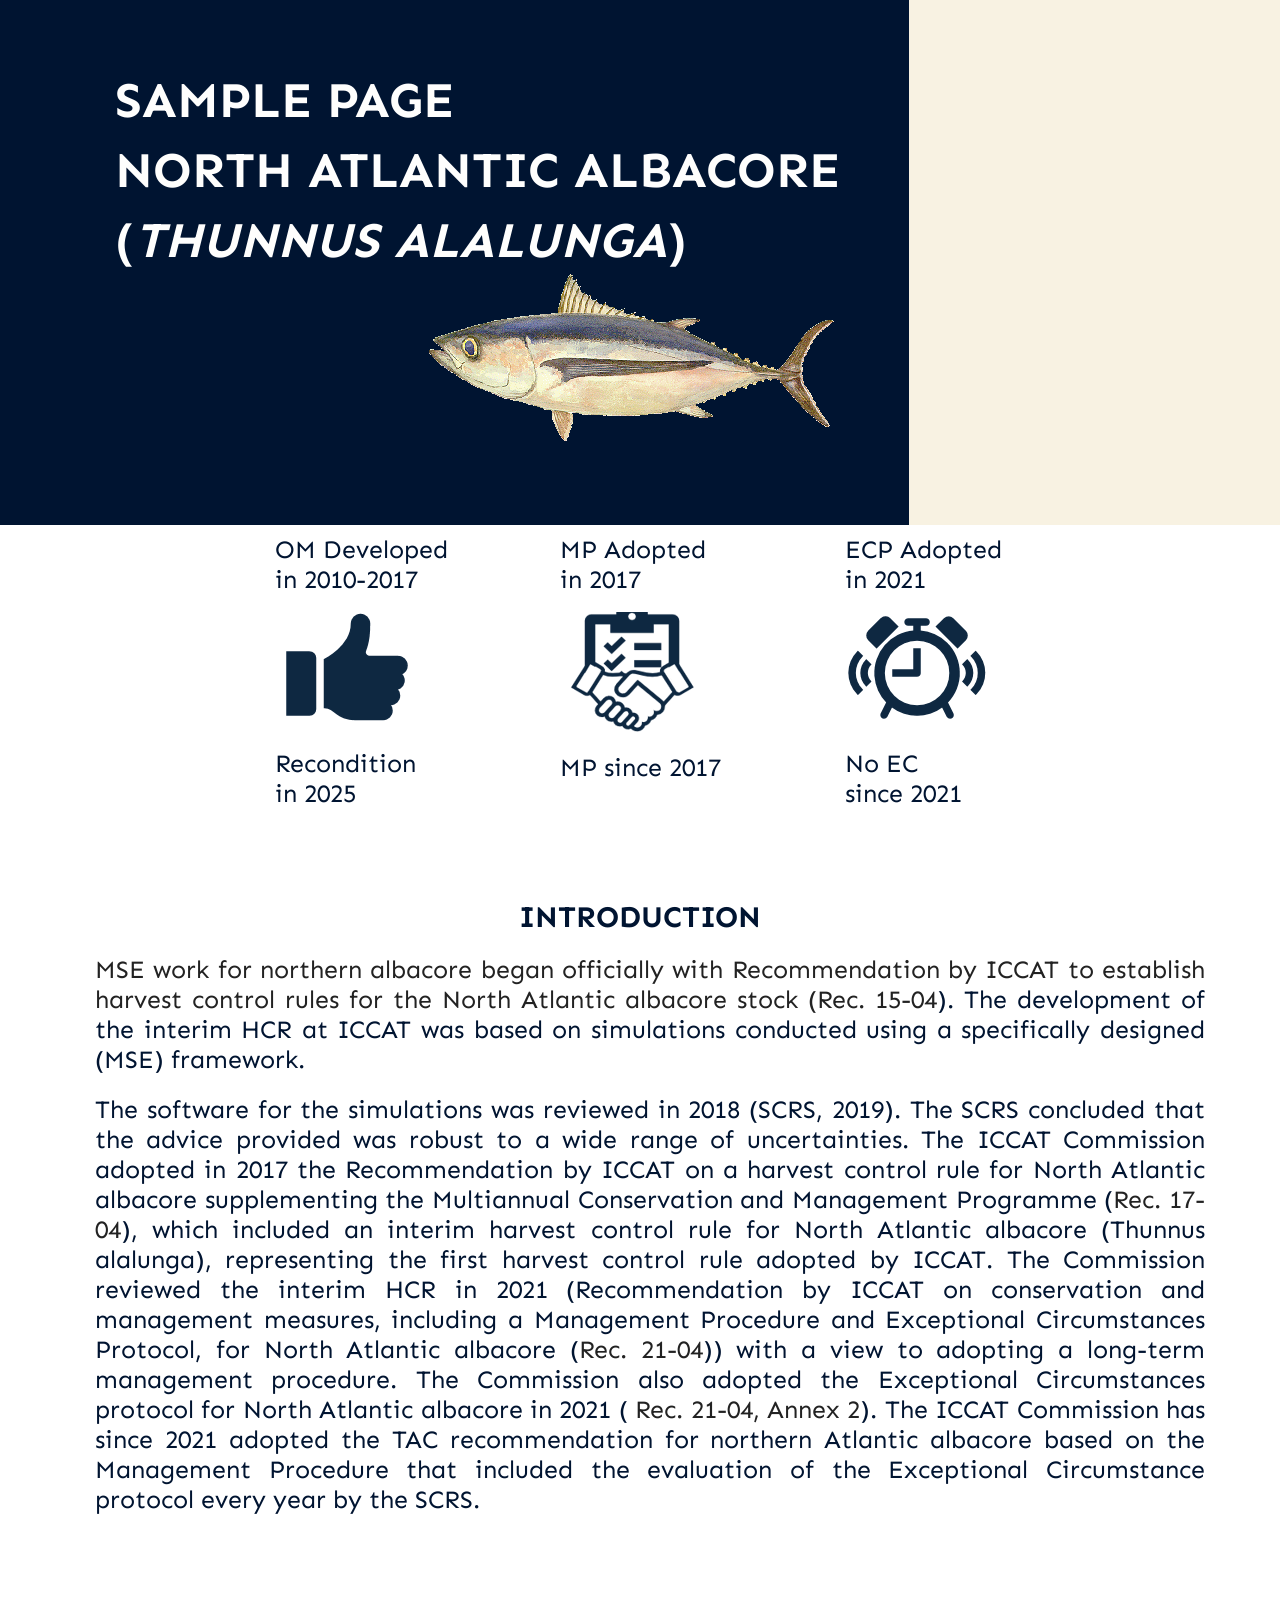
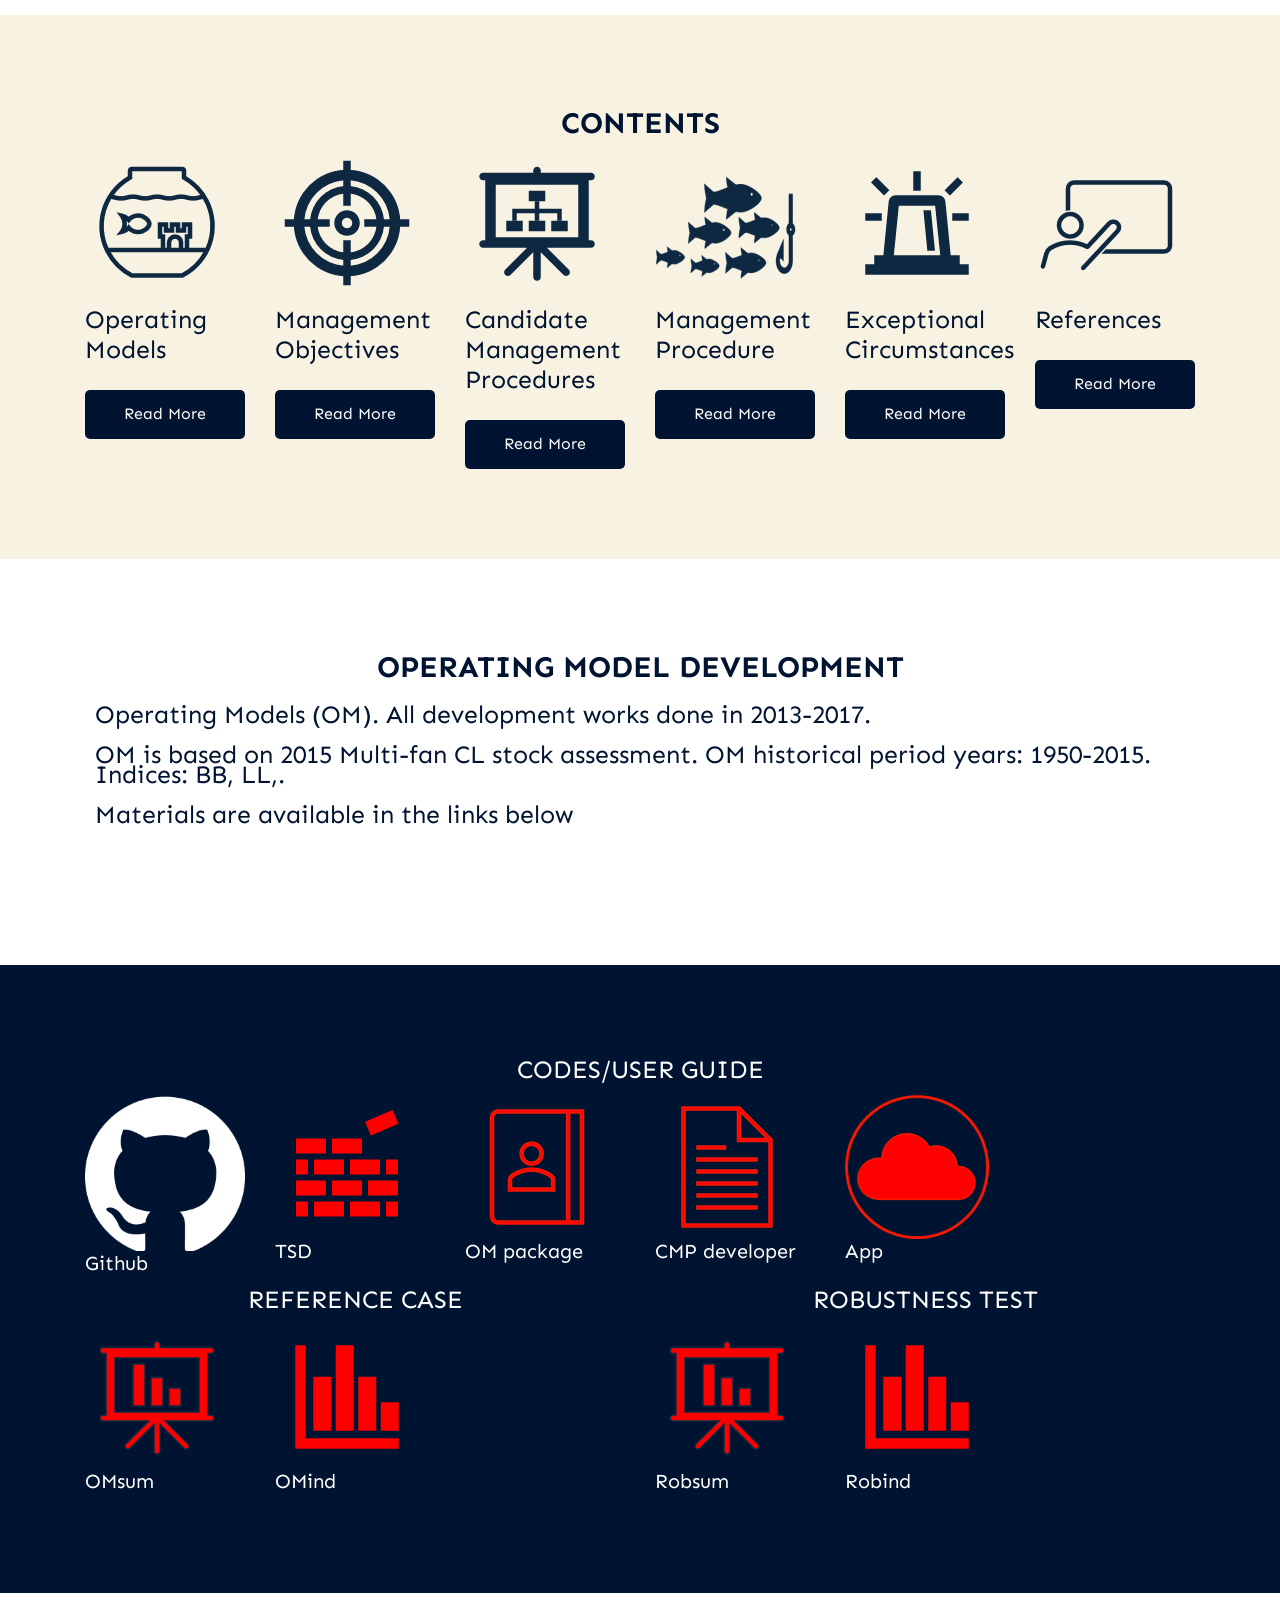
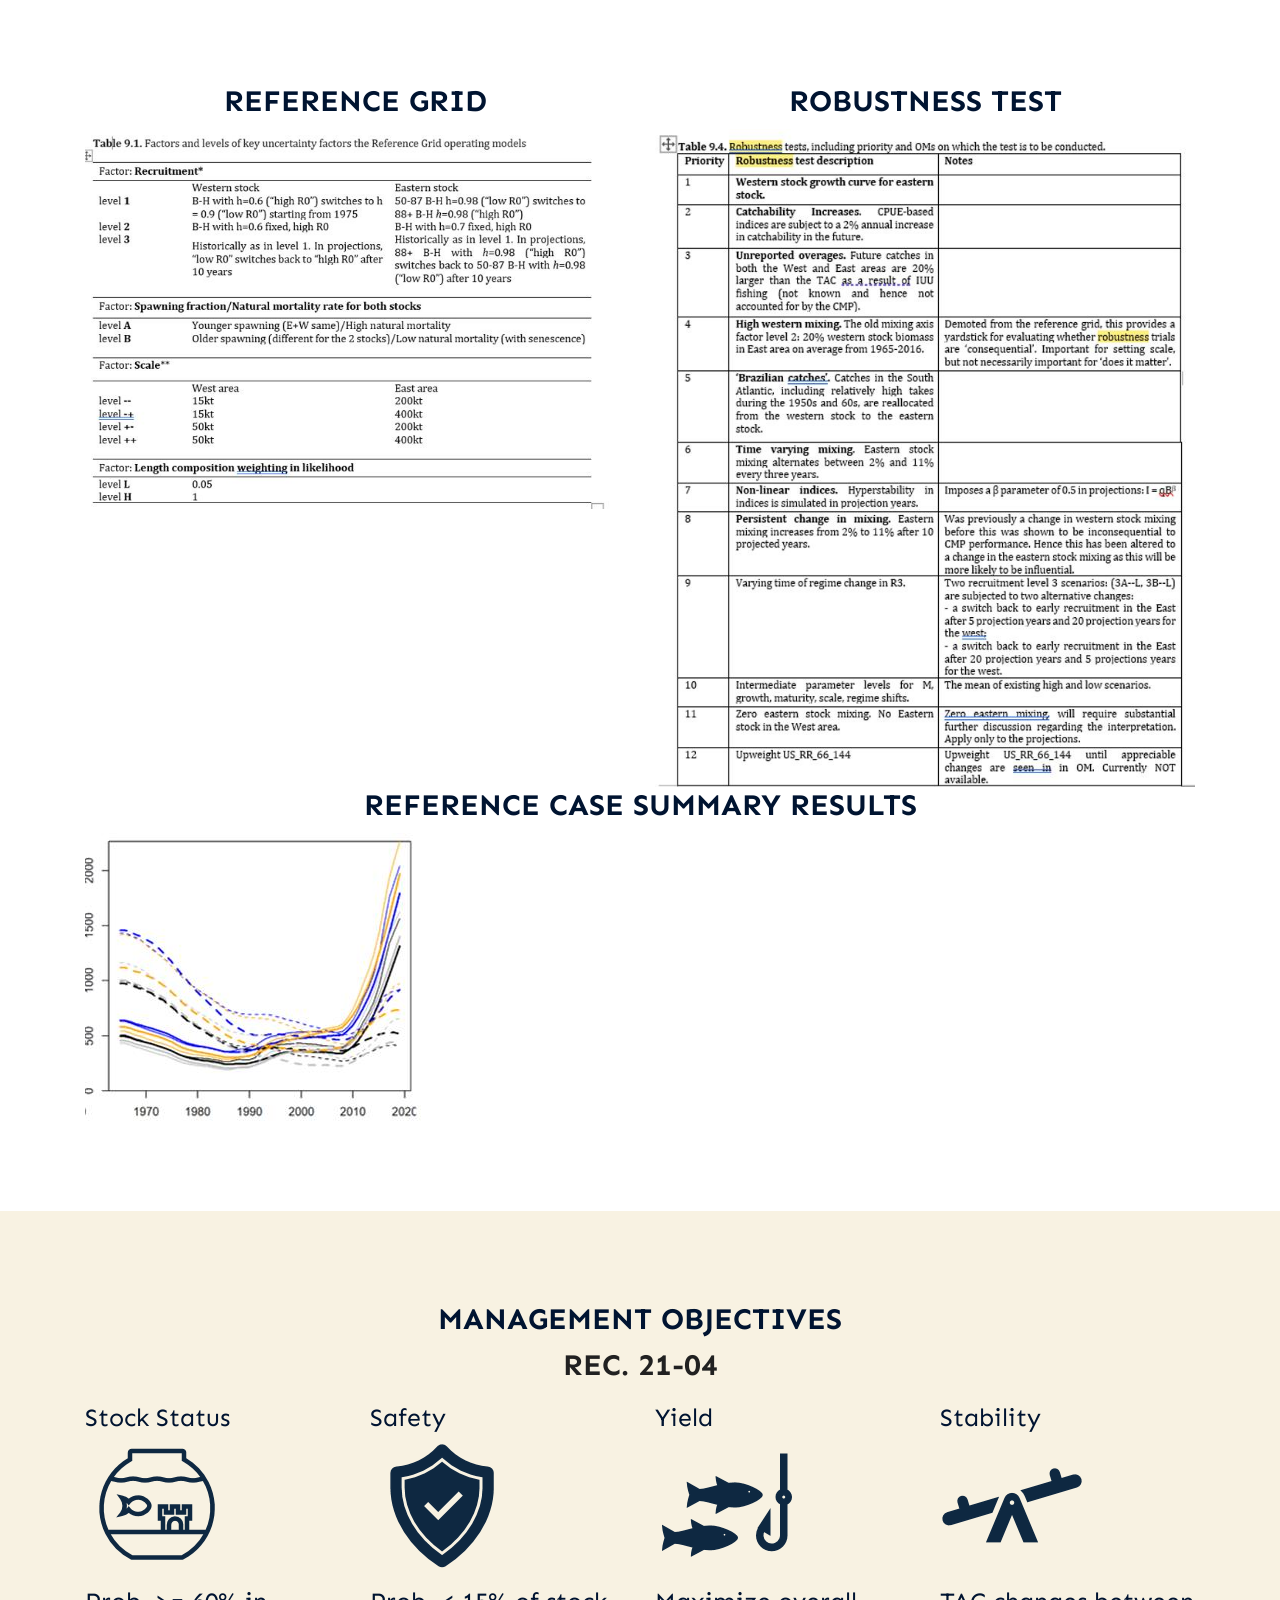
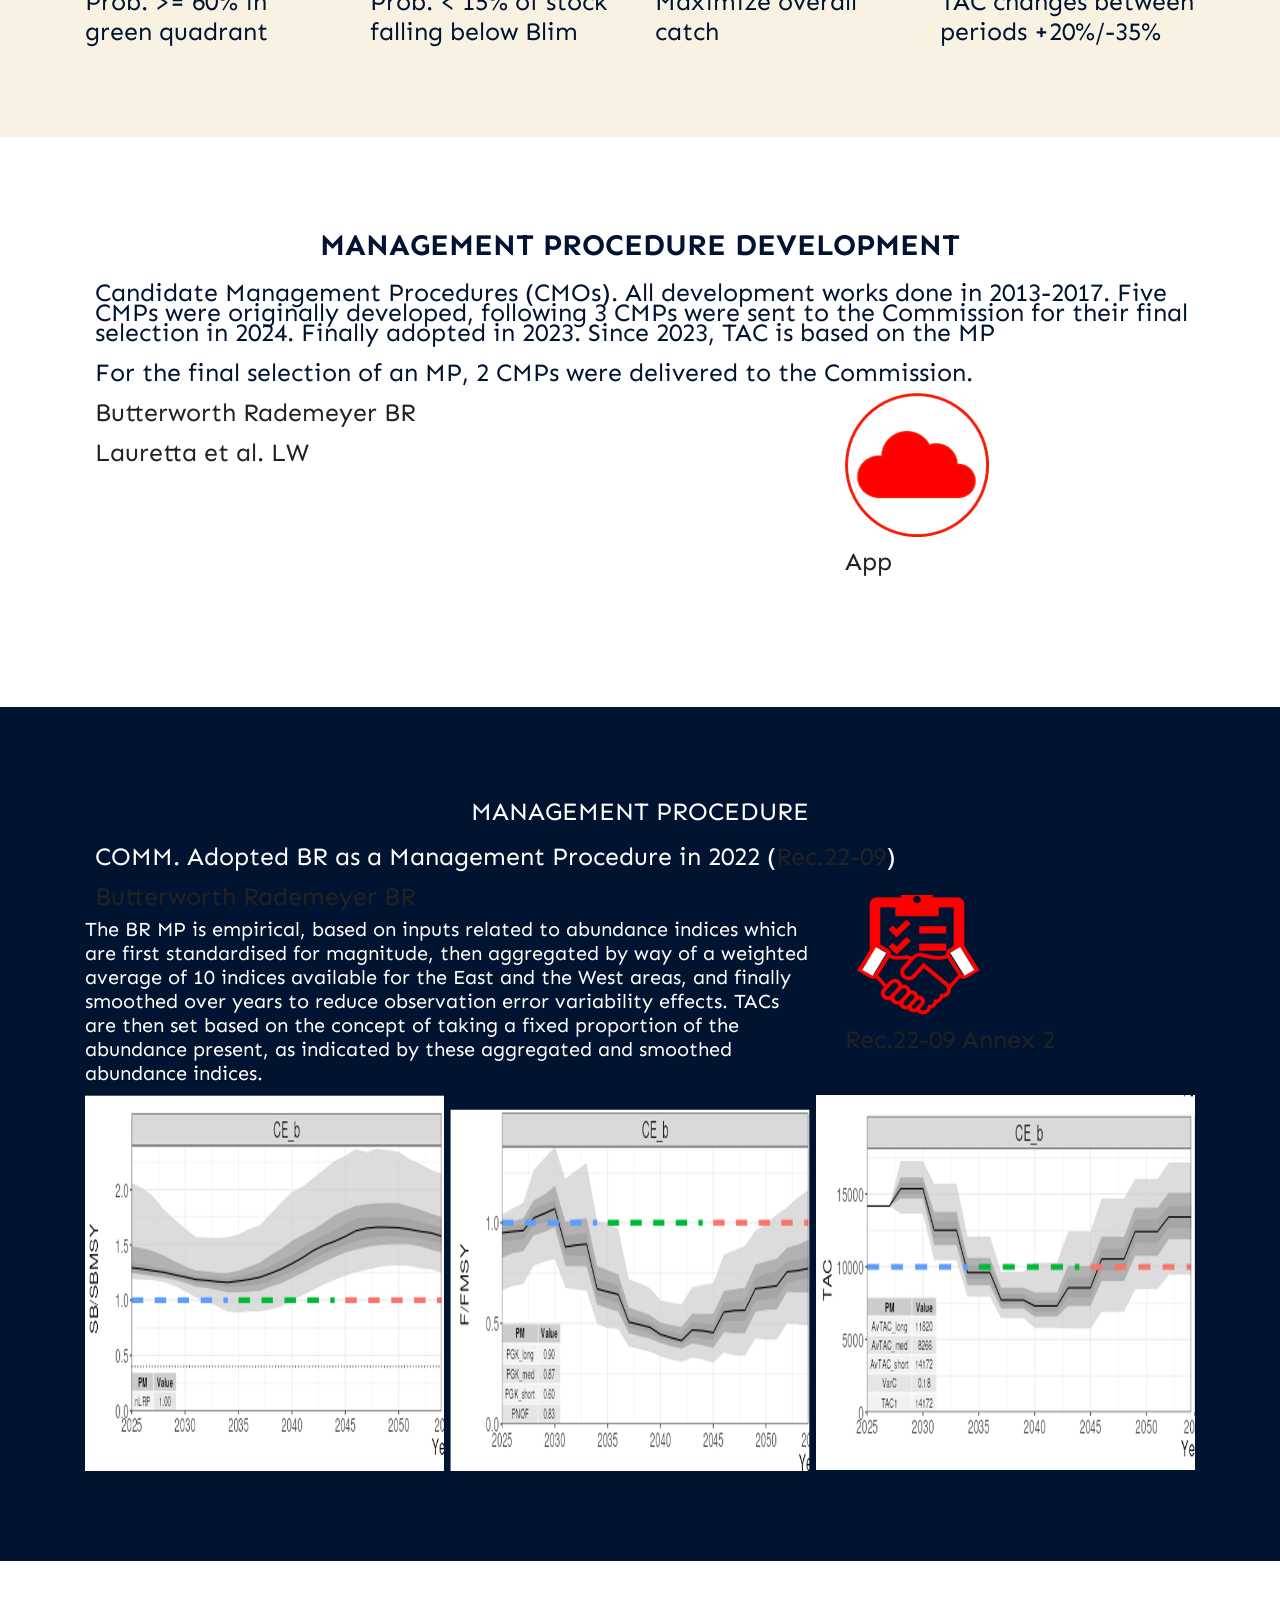
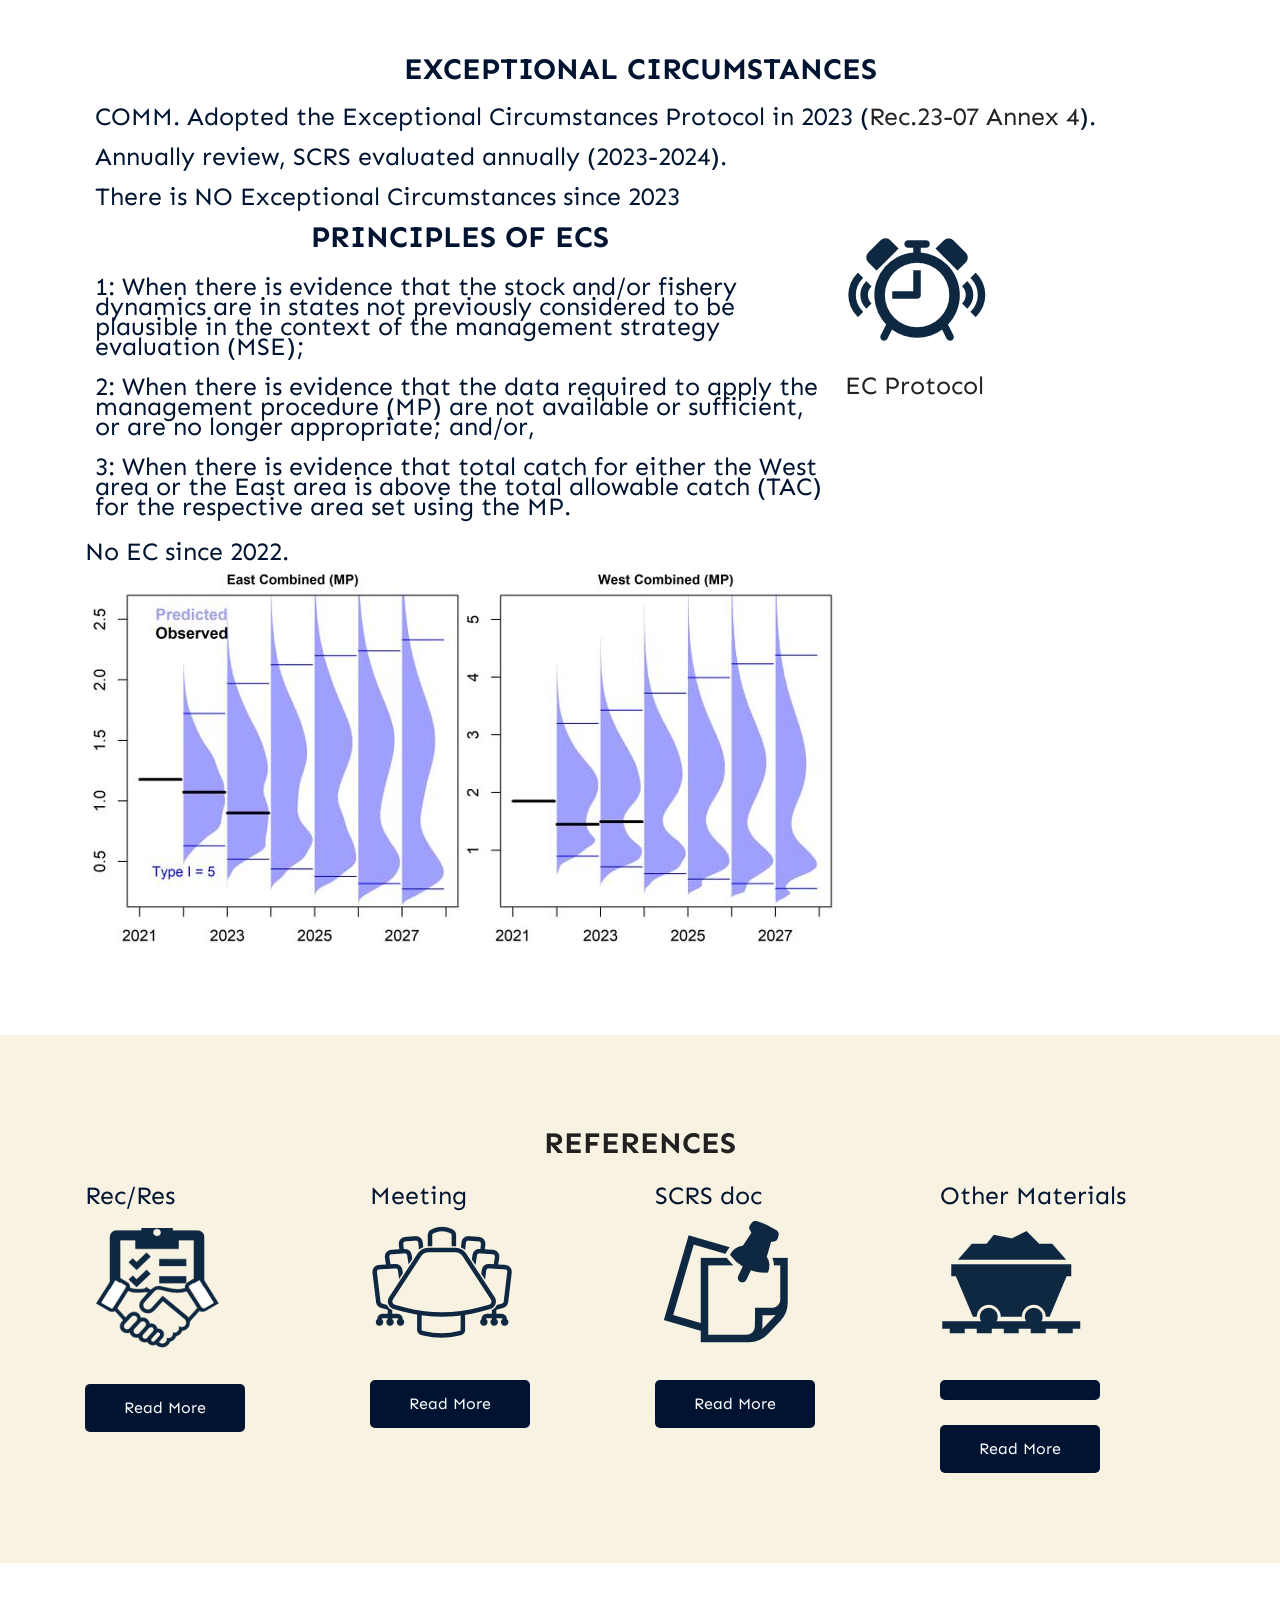
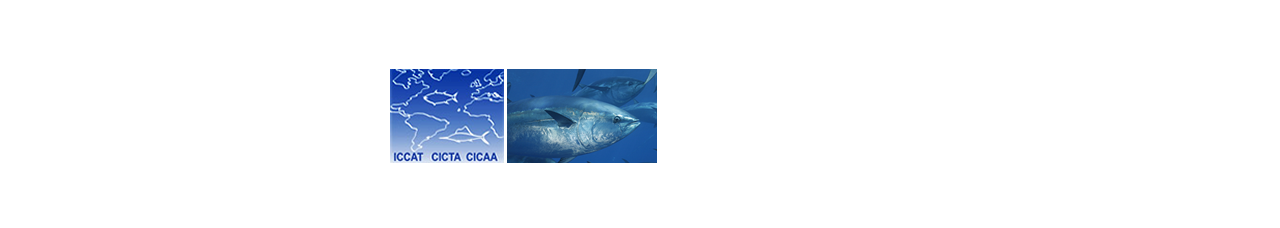
==== commit 2349aaef: "Update index.html" ====
--- a/docs/index.html
+++ b/docs/index.html
@@ -113,8 +113,8 @@
                            <div class="col-md-12">
                              <h1 class="studies_taital">Introduction</h1>
                   	     <p class="intro_text">MSE work for northern albacore began officially with Recommendation by ICCAT to establish harvest control rules for the North Atlantic albacore stock 
-				     (<a href="https://www.iccat.int/Documents/Recs/compendiopdf-e/2015-04-e.pdf" target="_blank">Rec. 15-04</a>). The development of the interim HCR at ICCAT was based on simulations conducted 
-				     using a specifically designed (MSE) framework.</p>
+				     (<a href="https://www.iccat.int/Documents/Recs/compendiopdf-e/2015-04-e.pdf" target="_blank">Rec. 15-04</a>). 
+				     The development of the interim HCR at ICCAT was based on simulations conducted using a specifically designed (MSE) framework.</p>
 			     <p class="intro_text">The software for the simulations was reviewed in 2018 (SCRS, 2019). The SCRS concluded that the advice provided was robust to a wide range of uncertainties. 
 				     The ICCAT Commission adopted in 2017 the Recommendation by ICCAT on a harvest control rule for North Atlantic albacore supplementing the Multiannual Conservation and Management Programme
 				     (<a href="https://www.iccat.int/Documents/Recs/compendiopdf-e/2017-04-e.pdf" target="_blank">Rec. 17-04</a>), 
@@ -554,7 +554,7 @@
                           <img src="assets/images/ECP_1.png" class="image_1">
                           <a href="https://www.iccat.int/Documents/Recs/compendiopdf-e/2023-07-e.pdf" target="_blank"><img src="assets/images/ECP_2.png" class="image_2"></a>
                         </div>
-                        <h3 class="corporate_text"><a href="https://www.iccat.int/Documents/Recs/compendiopdf-e/2023-07-e.pdf" target="_blank">Protocol</a></h3>
+                        <h3 class="corporate_text"><a href="https://www.iccat.int/Documents/Recs/compendiopdf-e/2023-07-e.pdf" target="_blank">EC Protocol</a></h3>
                         </div>
                     </div>
                     <div class="col-md-12">
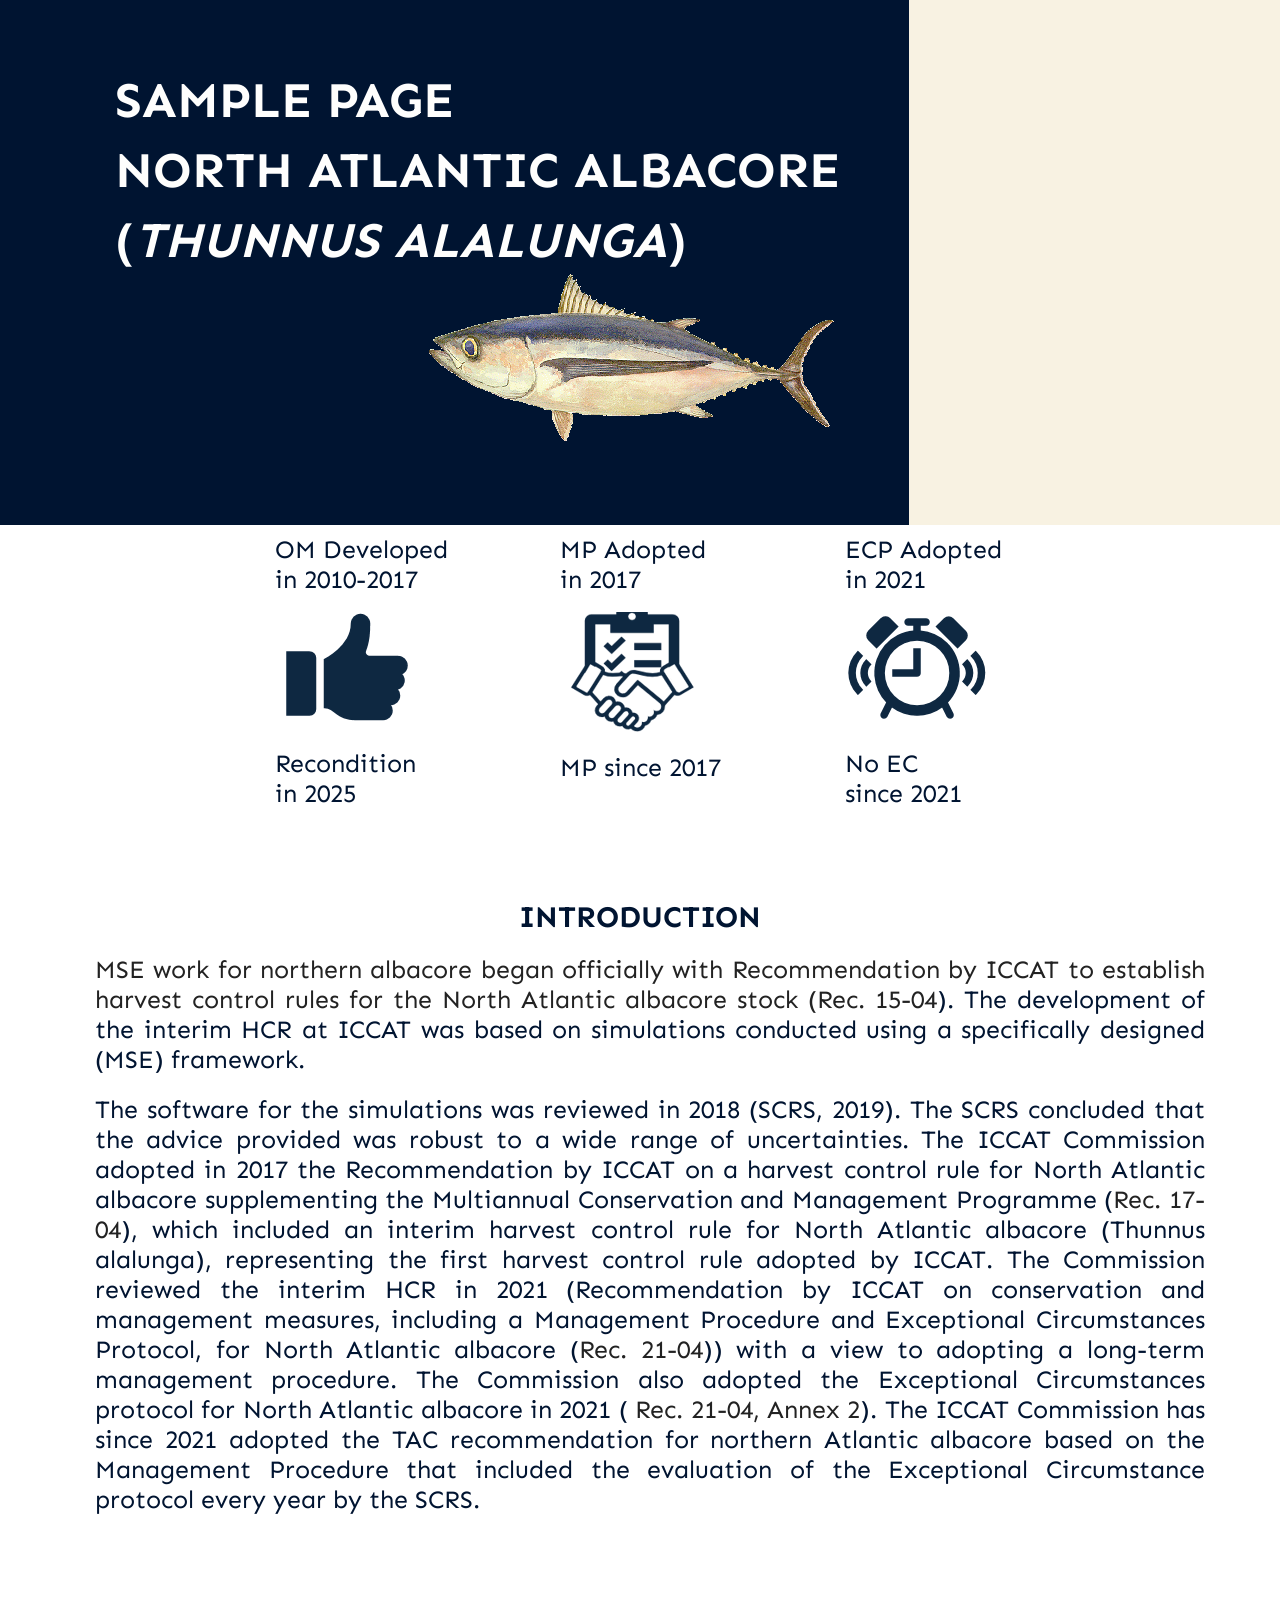
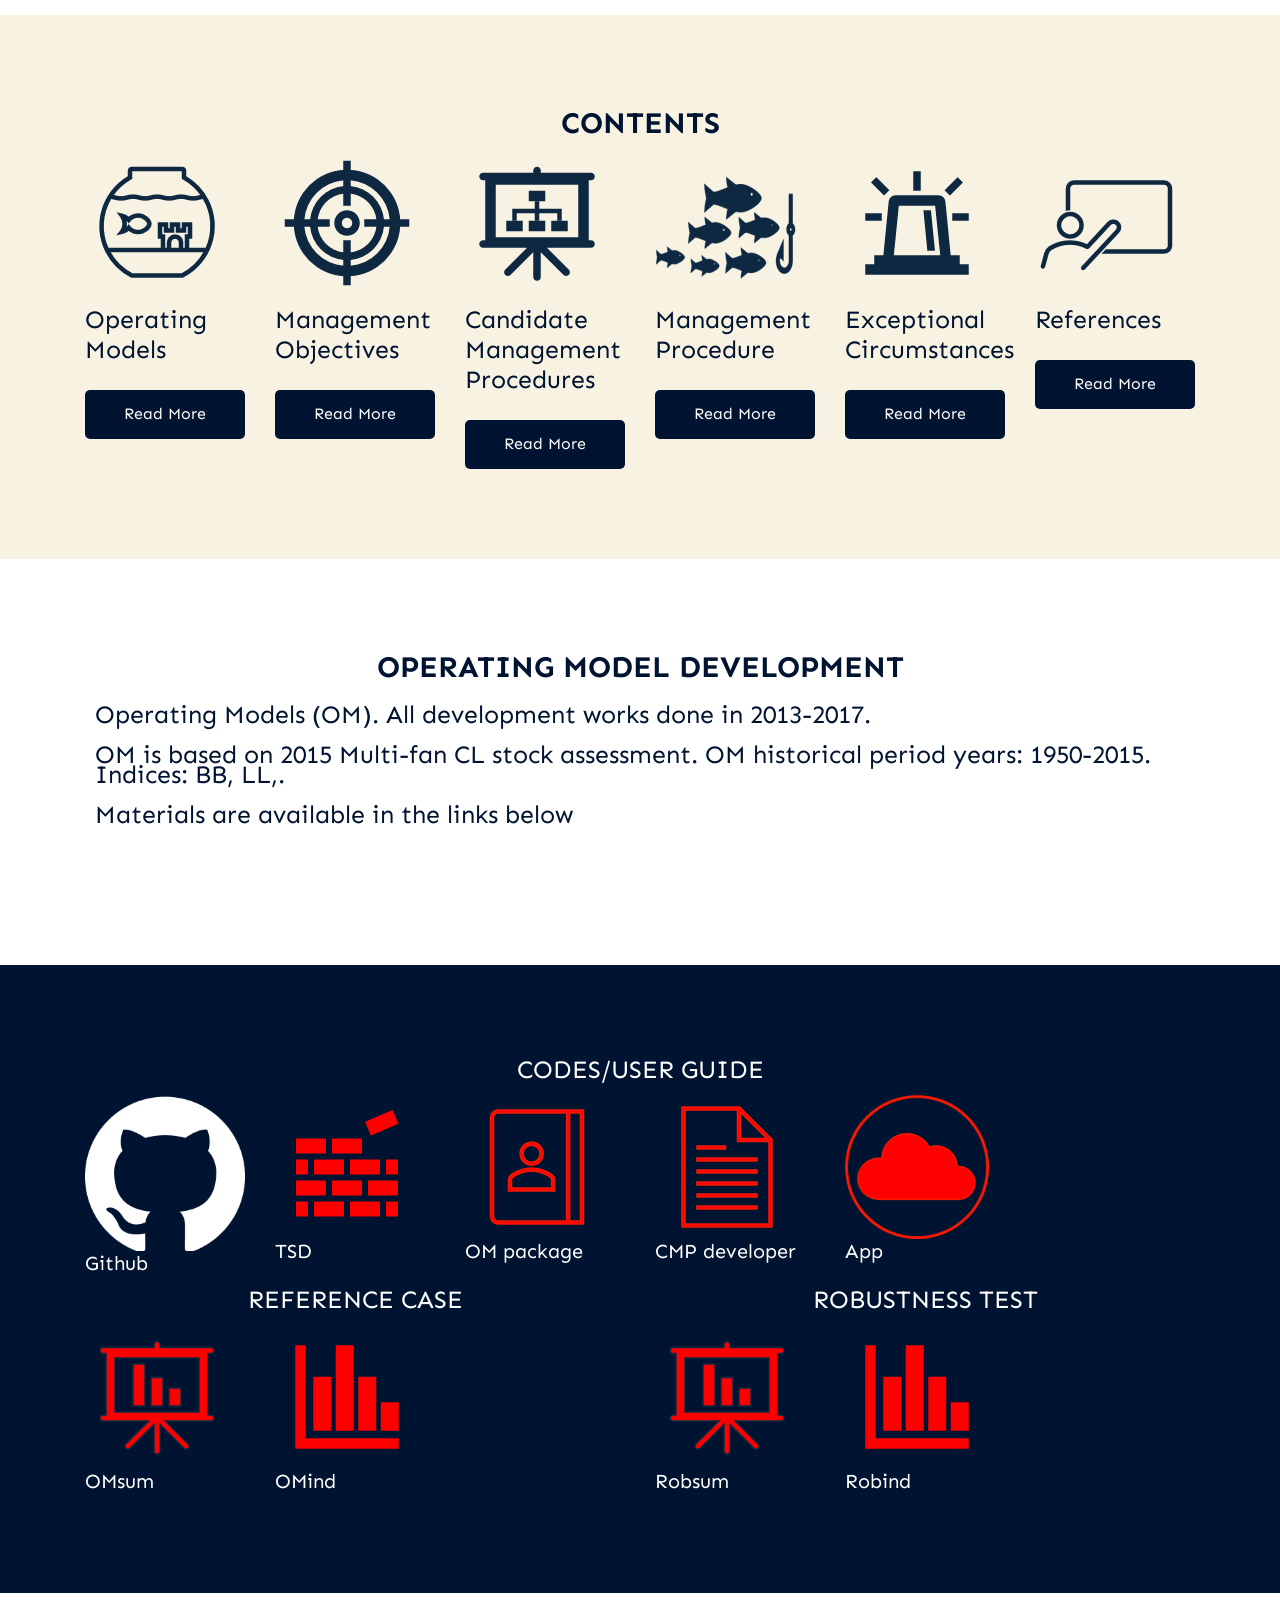
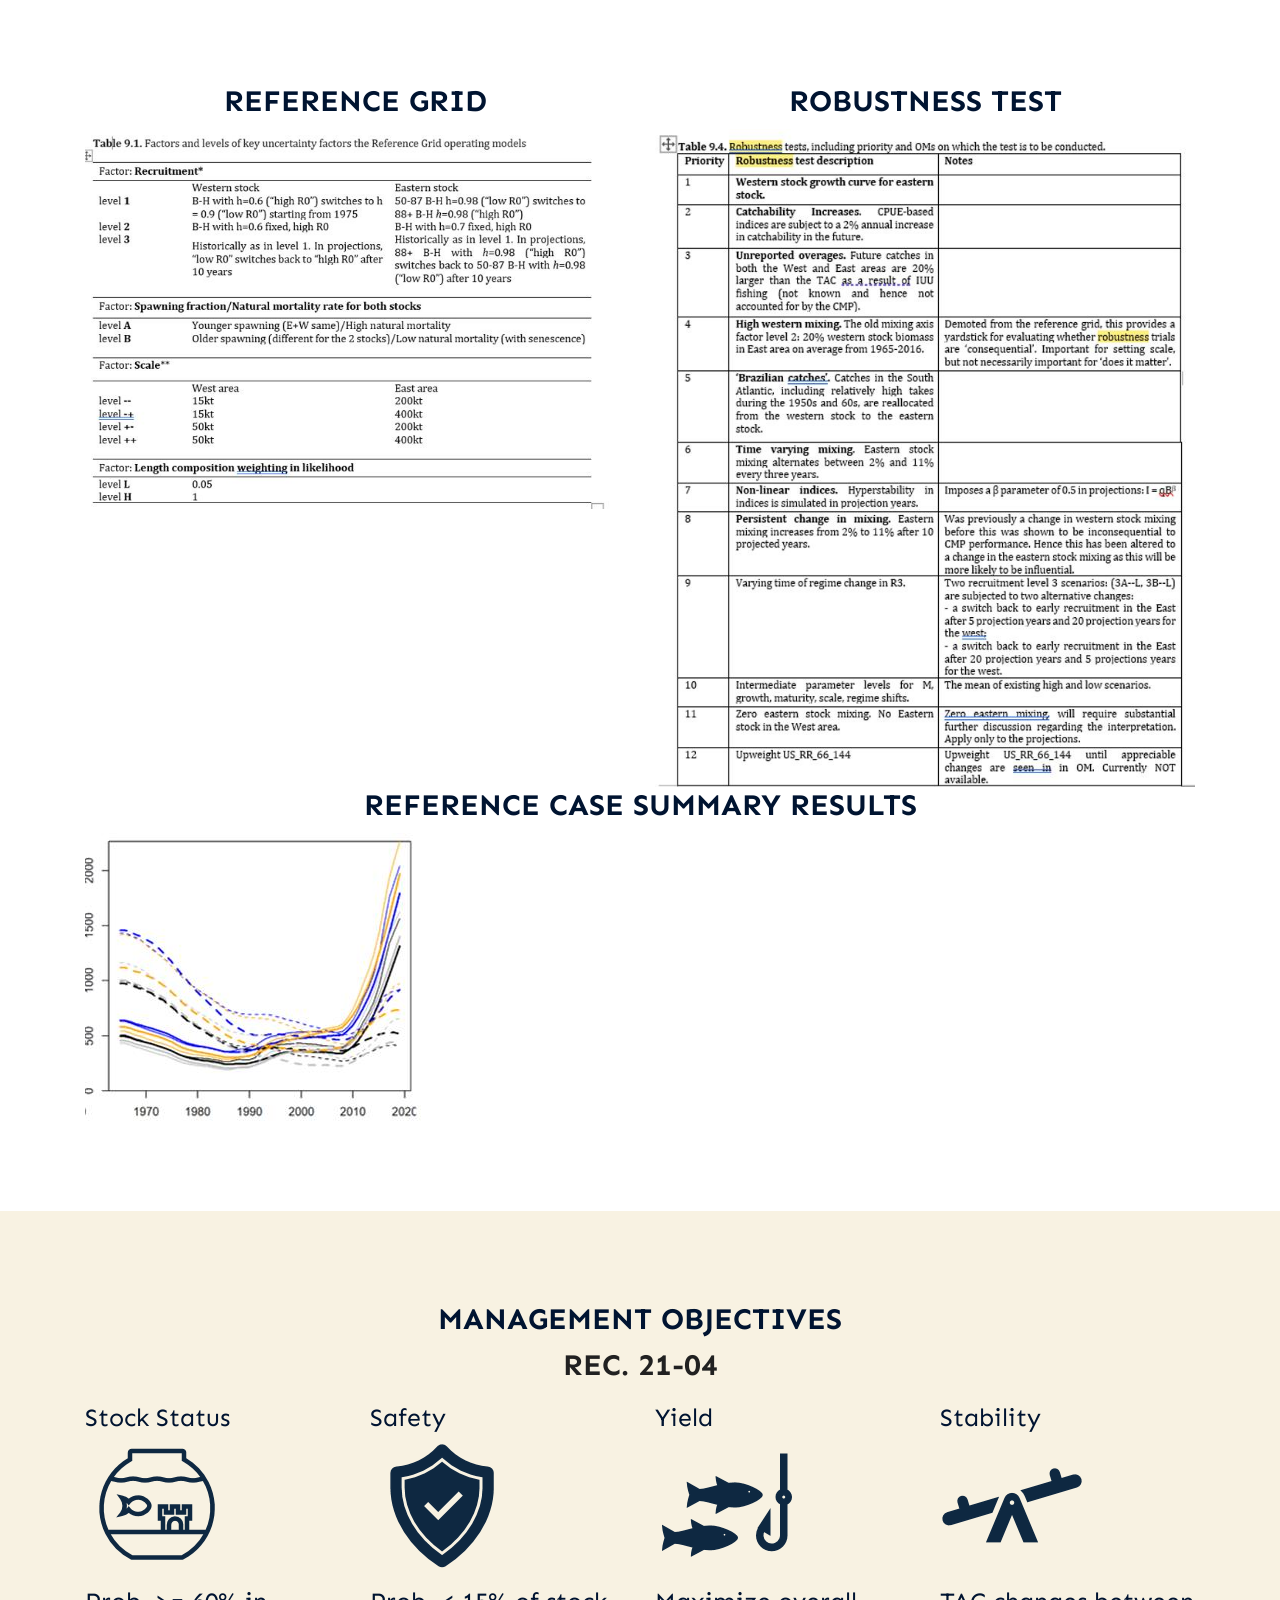
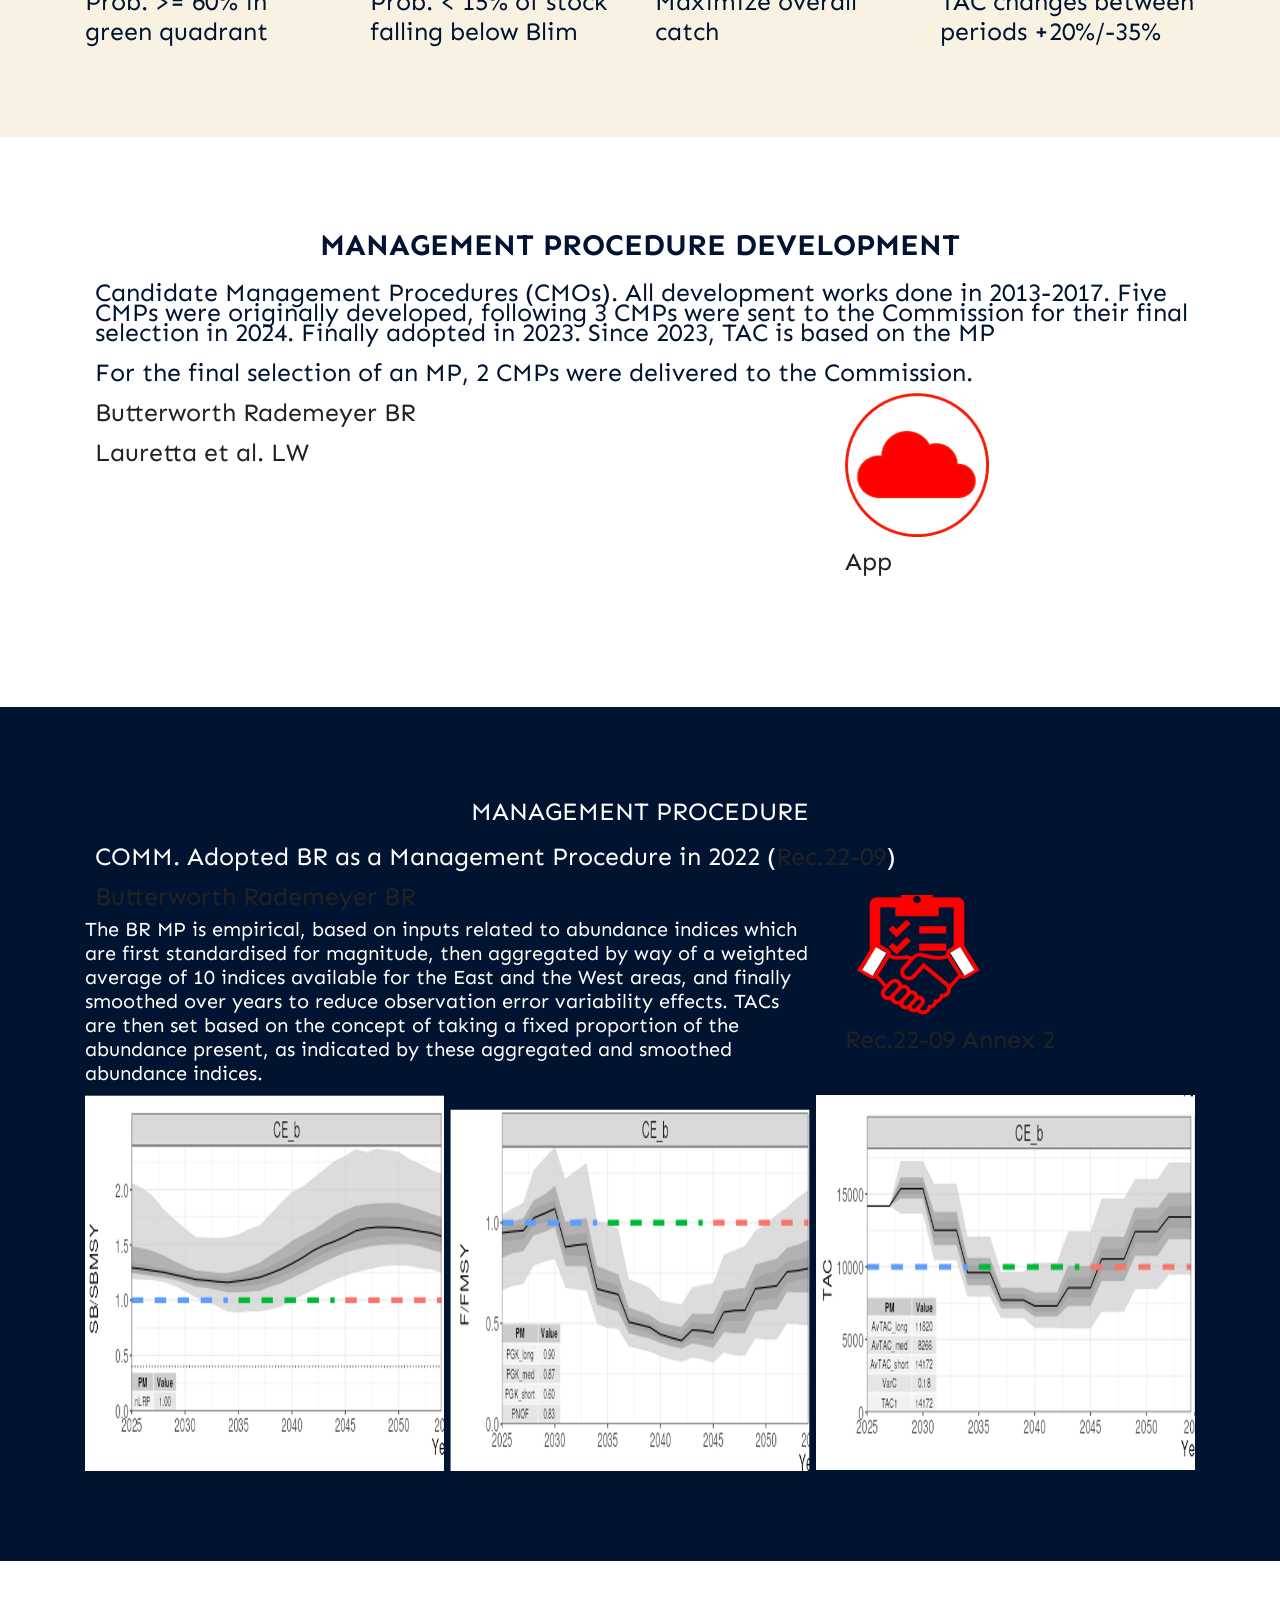
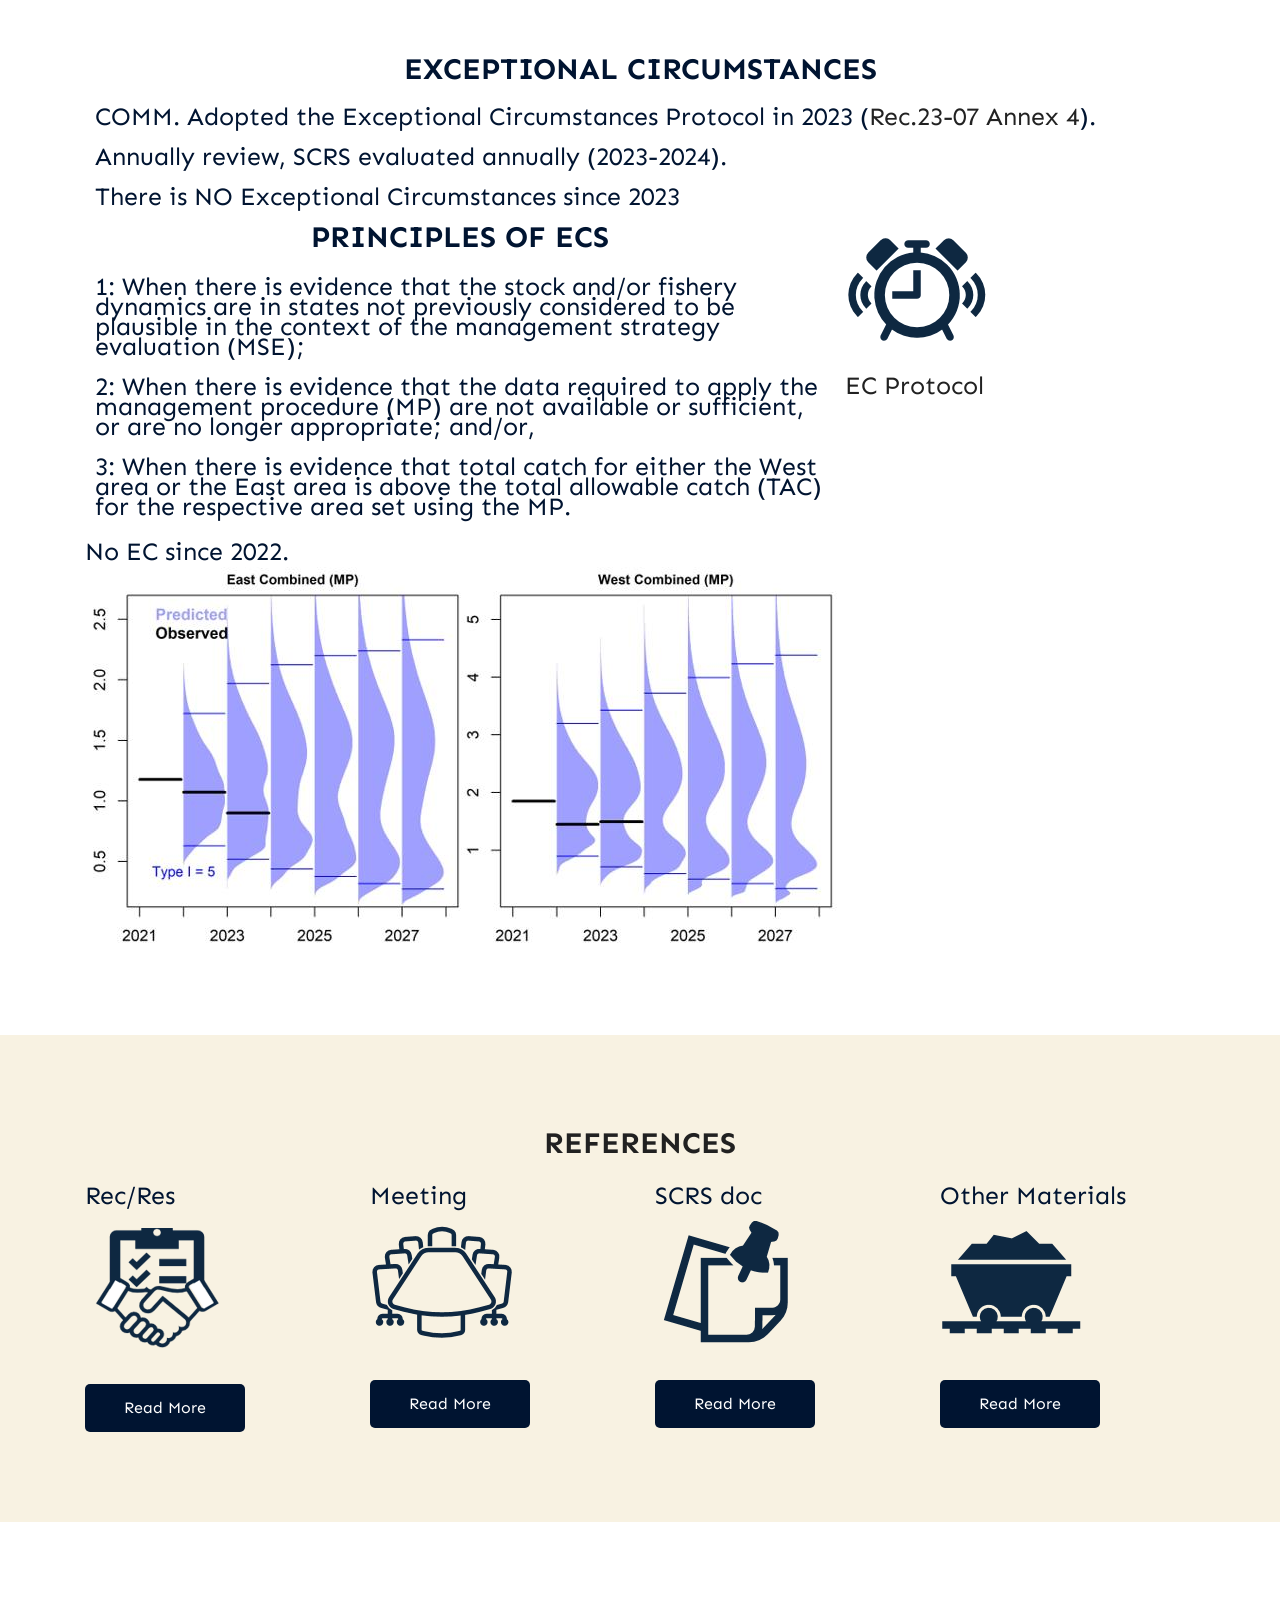
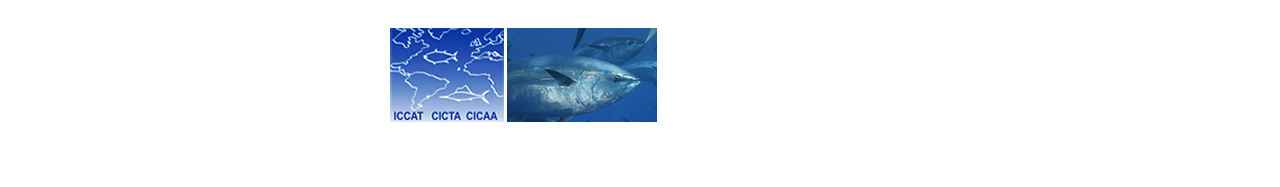
==== commit 565db1f9: "Update index.html" ====
--- a/docs/index.html
+++ b/docs/index.html
@@ -610,7 +610,7 @@
                                  <h3 class="corporate_text">SCRS doc</h3>
                                  <div class="house_icon">
                                     <img src="assets/images/RefDoc_1.png" class="image_1">
-                                    <a href="docs/assets/references/ref_nalb.html#doc"<img src="assets/images/RefDoc_2.png" class="image_2"></a>
+                                    <a href="docs/assets/references/ref_nalb.html#doc"><img src="assets/images/RefDoc_2.png" class="image_2"></a>
                                  </div>
                                  <div class="readmore_button"><a href="docs/assets/references/ref_nalb.html#doc">Read More</a></div>
                               </div>
@@ -621,7 +621,7 @@
                                  <h3 class="corporate_text">Other Materials</h3>
                                  <div class="house_icon">
                                     <img src="assets/images/RefOth_1.png" class="image_1">
-                                    <div class="readmore_button"><a href="docs/assets/references/ref_nalb.html#oth"><img src="assets/images/RefOth_2.png" class="image_2"></a>
+                                    <a href="docs/assets/references/ref_nalb.html#oth"><img src="assets/images/RefOth_2.png" class="image_2"></a>
                                  </div>
                                  <div class="readmore_button"><a href="docs/assets/references/ref_nalb.html#oth">Read More</a></div>
                               </div>
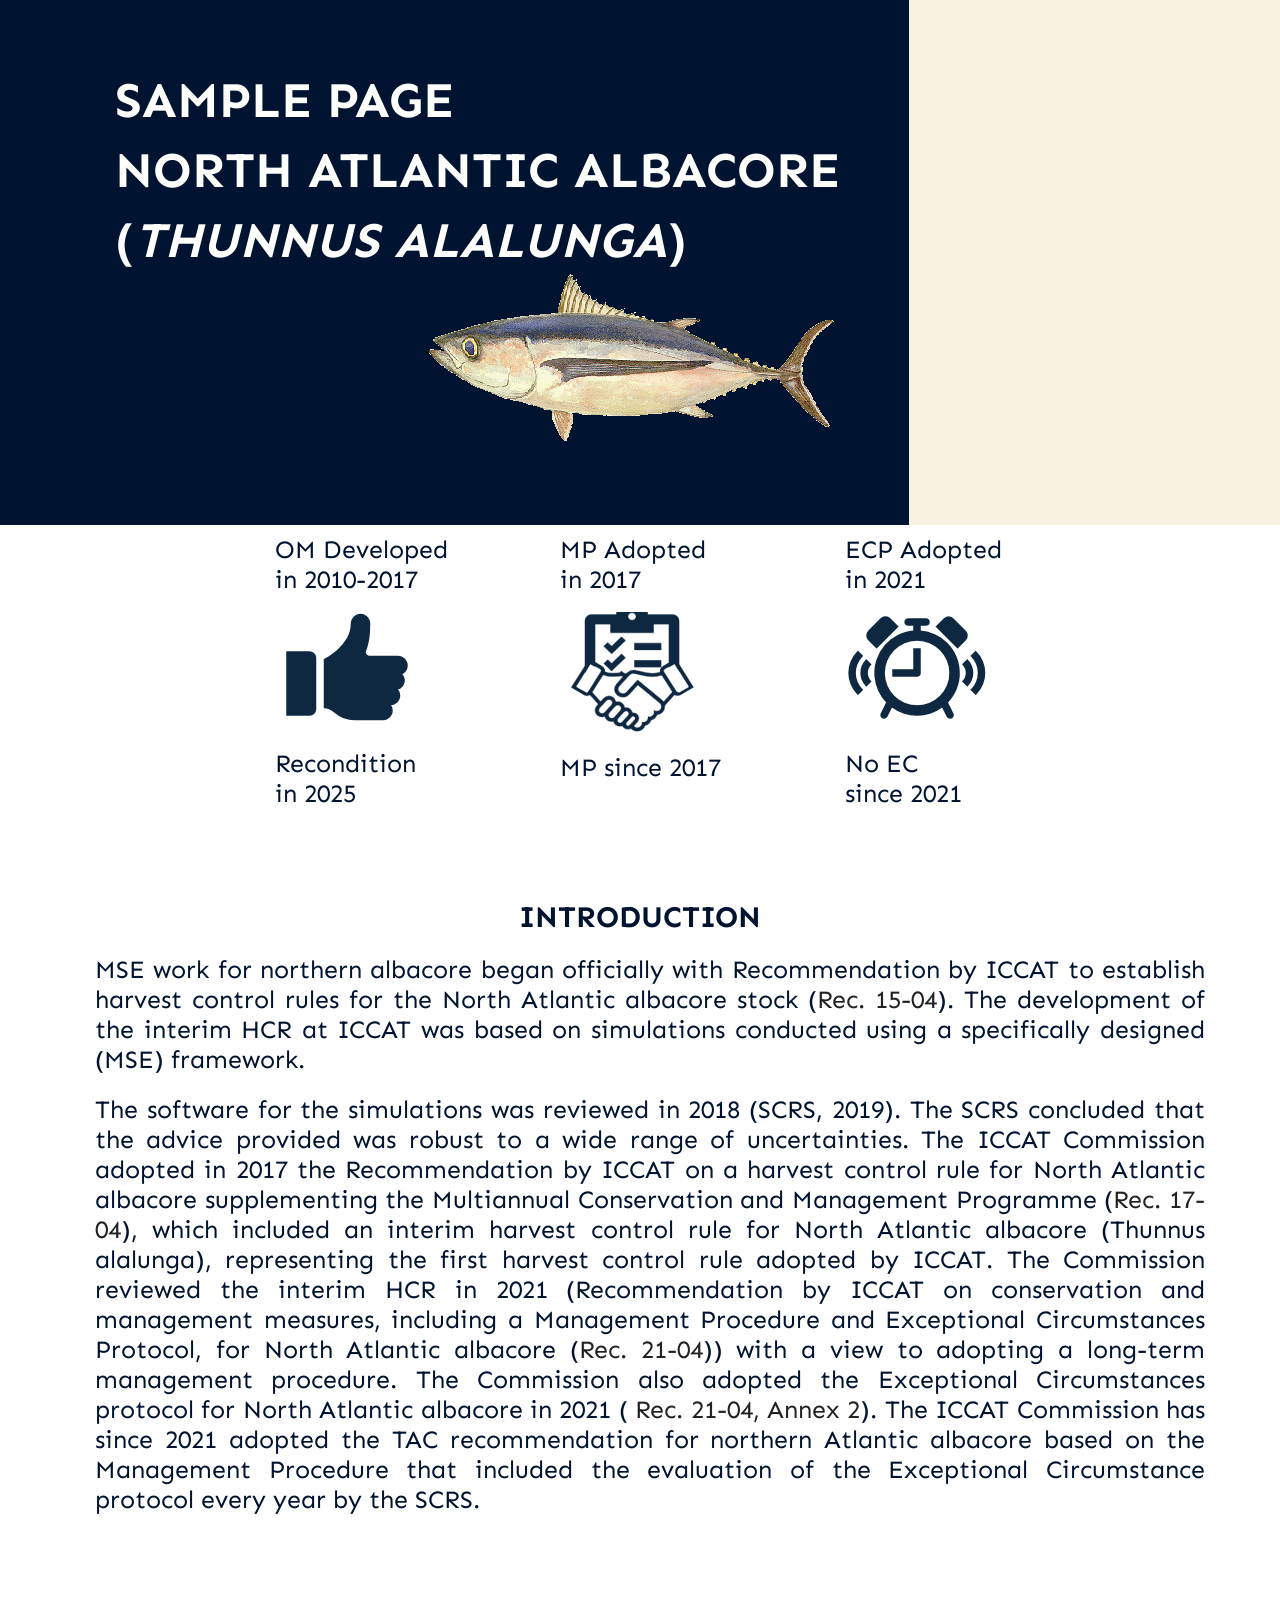
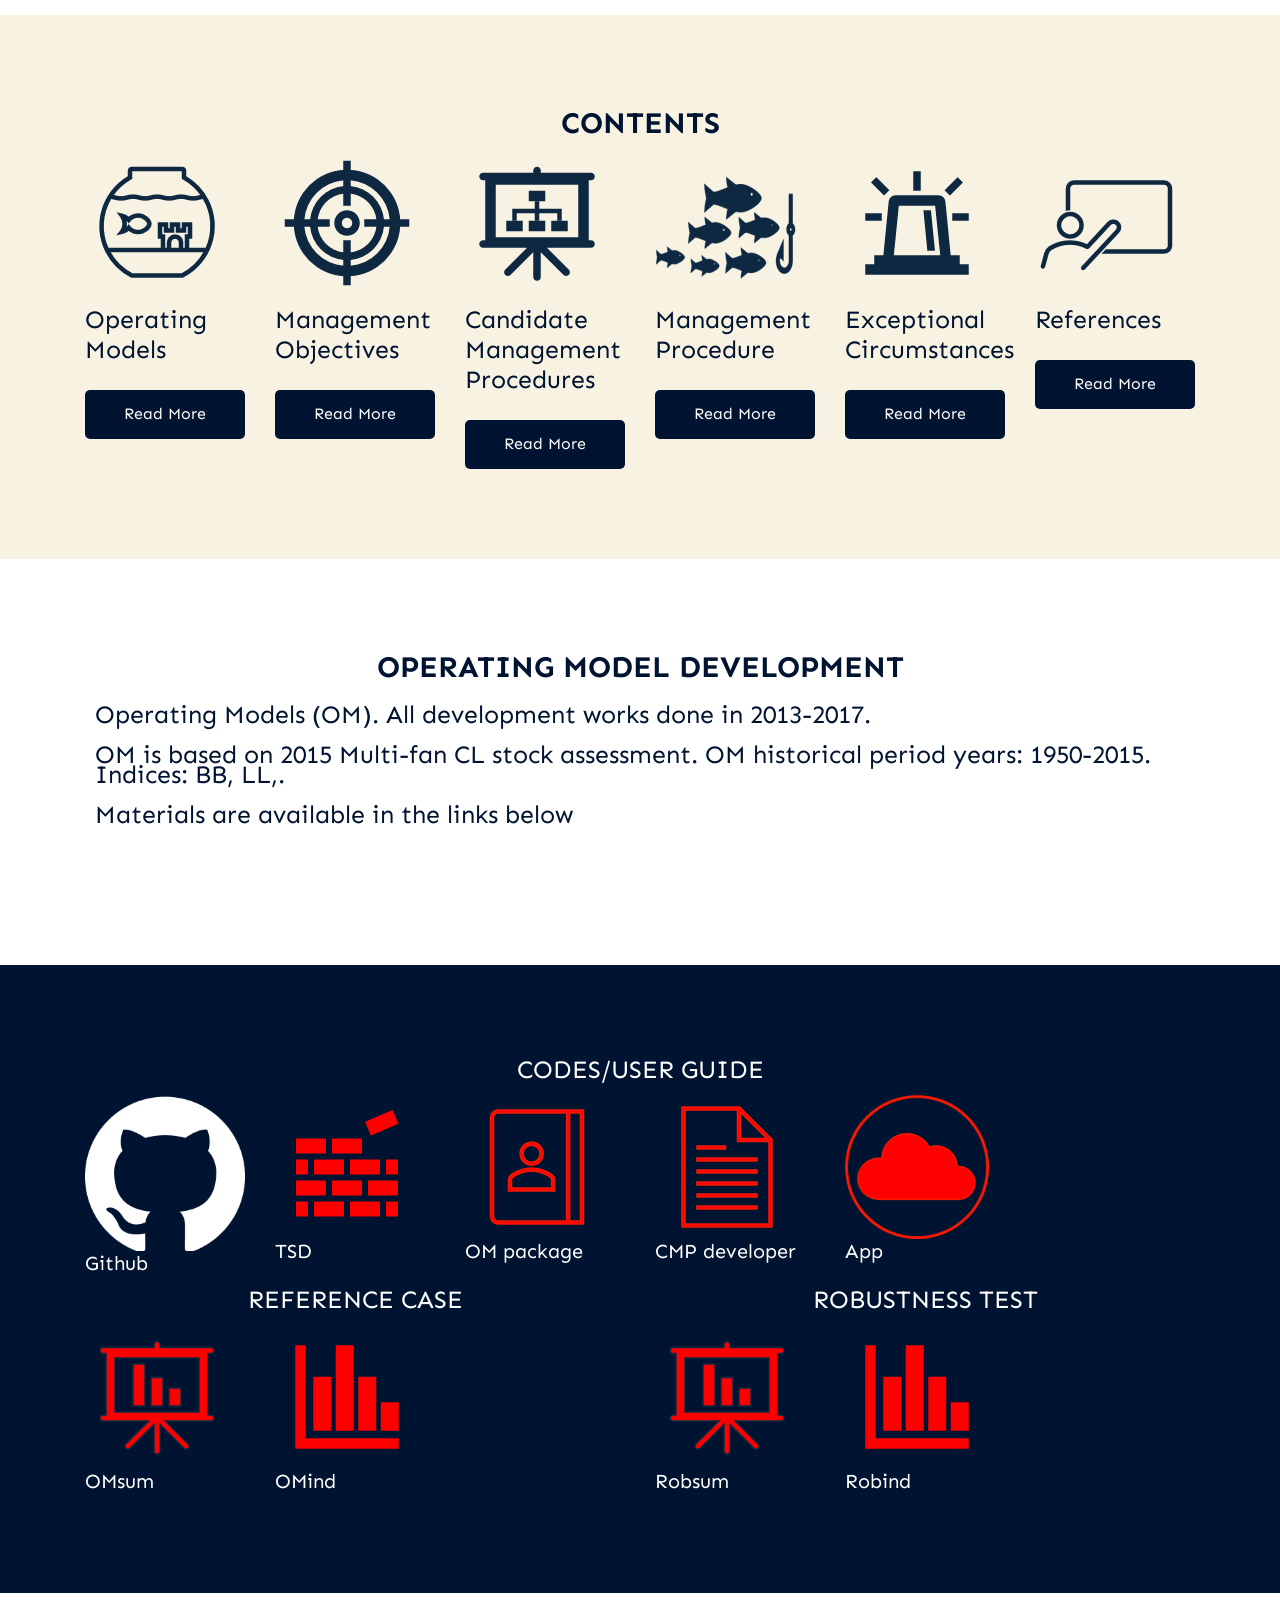
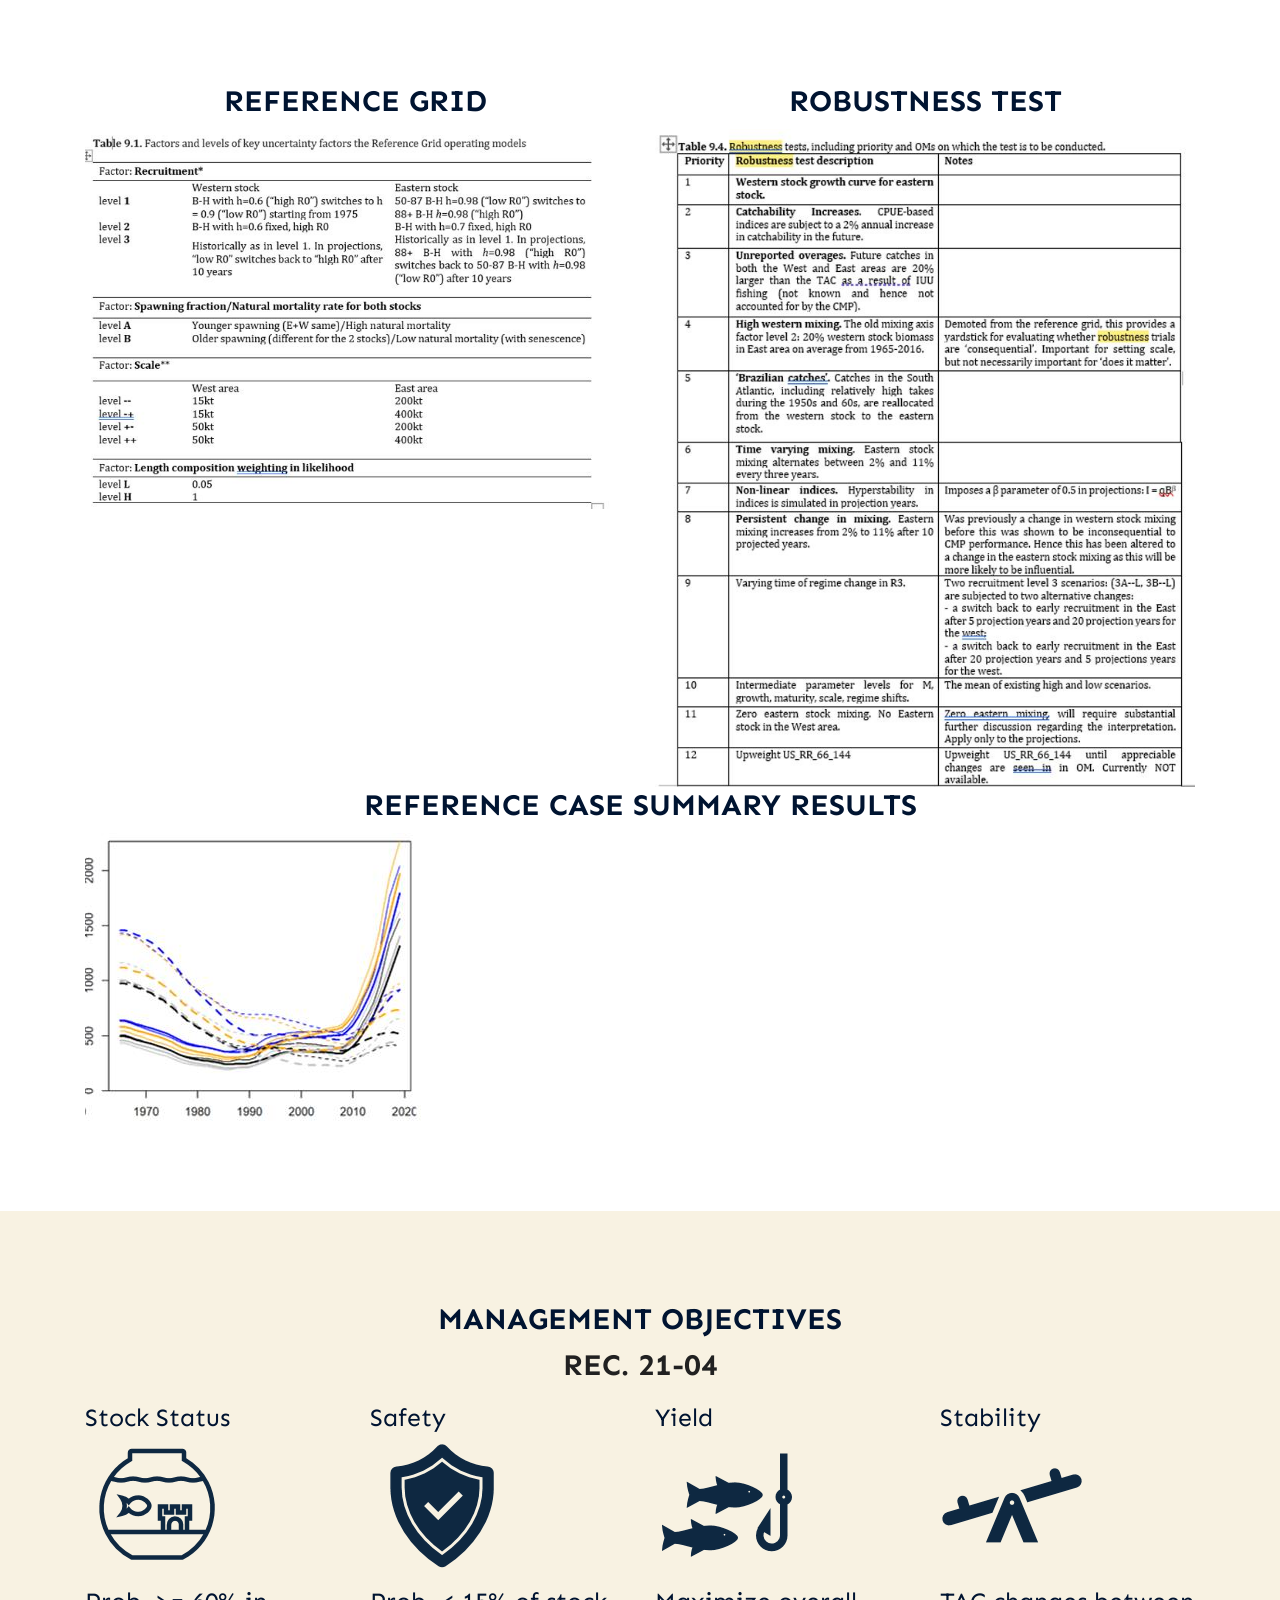
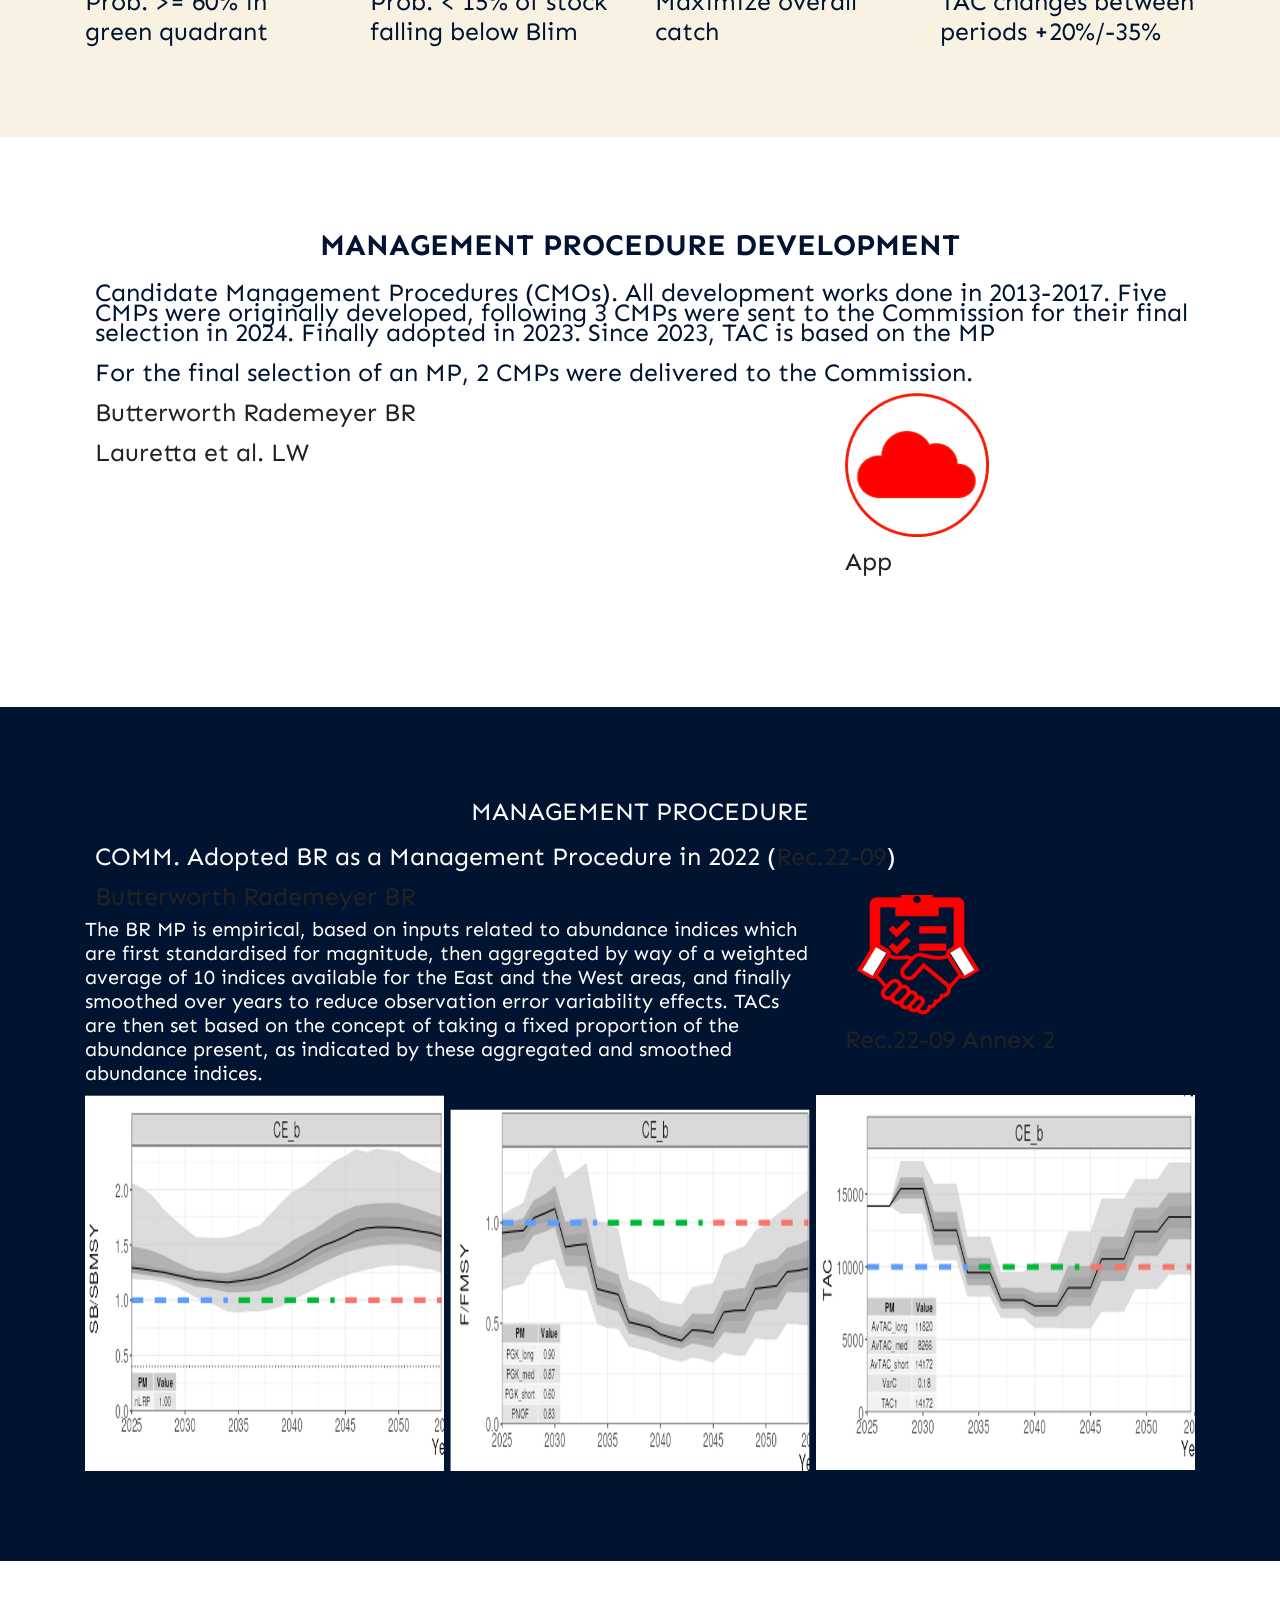
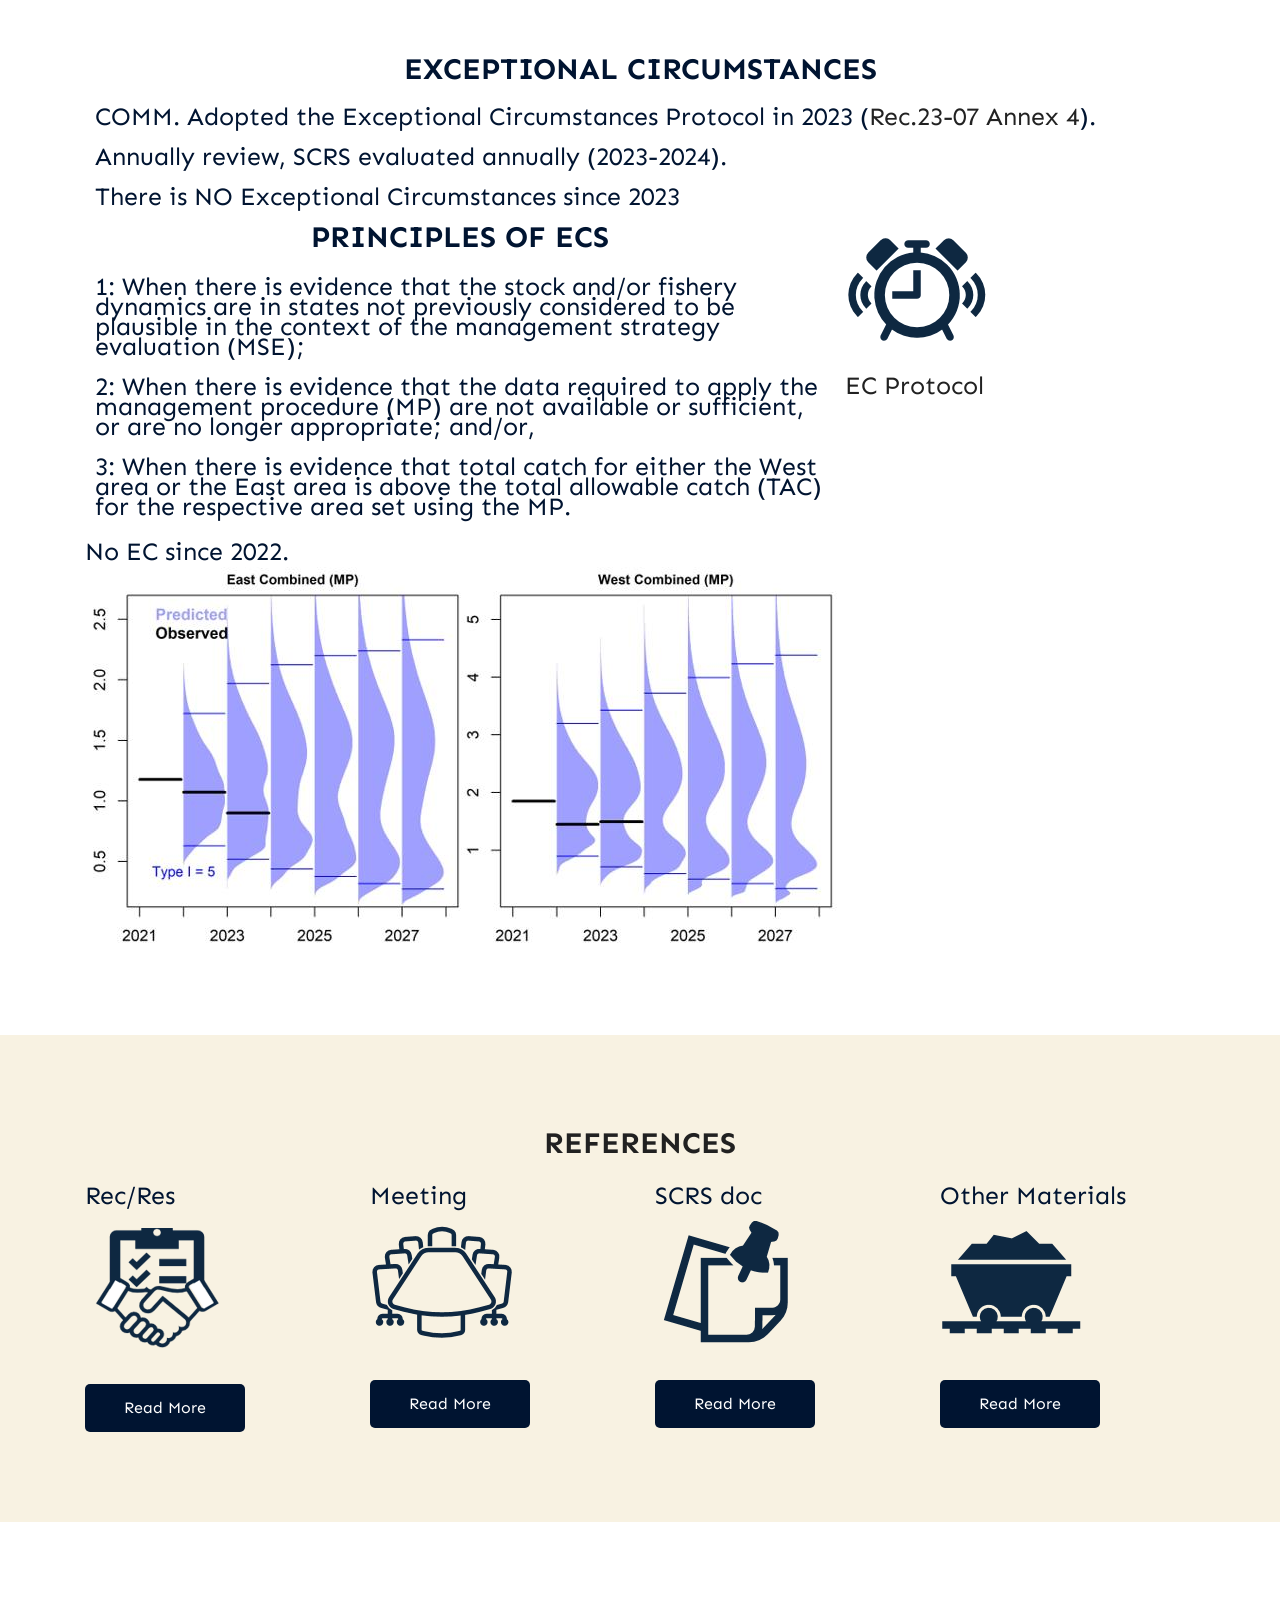
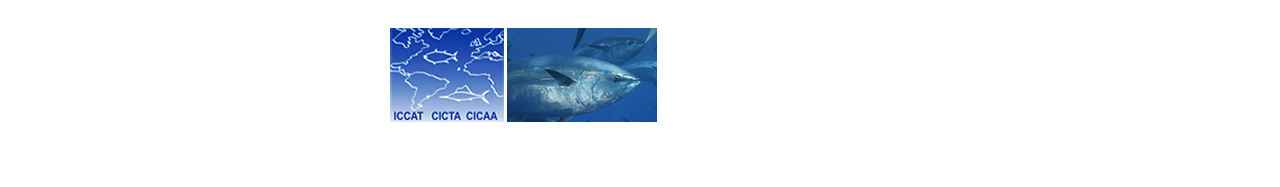
==== commit ba0a9796: "Update index.html" ====
--- a/docs/index.html
+++ b/docs/index.html
@@ -91,7 +91,7 @@
 
                                  <div class="house_icon">
                                     <img src="assets/images/ECP_1.png" class="image_1">
-                                    <a href="#ec"><img src="assets/images/ECP_2.png" class="image_2">
+                                    <a href="#ec"><img src="assets/images/ECP_2.png" class="image_2"></a>
                                  </div>
                                  <h3 class="corporate_text">No EC <br/> since 2021</h3>
                               </div>
@@ -588,9 +588,9 @@
                                  <h3 class="corporate_text">Rec/Res</h3>
                                  <div class="house_icon">
                                     <img src="assets/images/MPadopt_1.png" class="image_1">
-                                    <a href="docs/assets/references/ref_nalb.html#rec"><img src="assets/images/MPadopt_2.png" class="image_2"></a>
-                                 </div>
-                                 <div class="readmore_button"><a href="docs/assets/references/ref_nalb.html#rec">Read More</a></div>
+                                    <a href="assets/references/ref_nalb.html#rec"><img src="assets/images/MPadopt_2.png" class="image_2"></a>
+                                 </div>
+                                 <div class="readmore_button"><a href="assets/references/ref_nalb.html#rec">Read More</a></div>
                               </div>
                            </div>
 
@@ -599,9 +599,9 @@
                                  <h3 class="corporate_text">Meeting</h3>
                                  <div class="house_icon">
                                     <img src="assets/images/RefMeet_1.png" class="image_1">
-                                    <a href="docs/assets/references/ref_nalb.html#mtg"><img src="assets/images/RefMeet_2.png" class="image_2"></a>
-                                 </div>
-                                 <div class="readmore_button"><a href="docs/assets/references/ref_nalb.html#mtg">Read More</a></div>
+                                    <a href="assets/references/ref_nalb.html#mtg"><img src="assets/images/RefMeet_2.png" class="image_2"></a>
+                                 </div>
+                                 <div class="readmore_button"><a href="assets/references/ref_nalb.html#mtg">Read More</a></div>
                               </div>
                            </div>
 
@@ -610,9 +610,9 @@
                                  <h3 class="corporate_text">SCRS doc</h3>
                                  <div class="house_icon">
                                     <img src="assets/images/RefDoc_1.png" class="image_1">
-                                    <a href="docs/assets/references/ref_nalb.html#doc"><img src="assets/images/RefDoc_2.png" class="image_2"></a>
-                                 </div>
-                                 <div class="readmore_button"><a href="docs/assets/references/ref_nalb.html#doc">Read More</a></div>
+                                    <a href="assets/references/ref_nalb.html#doc"><img src="assets/images/RefDoc_2.png" class="image_2"></a>
+                                 </div>
+                                 <div class="readmore_button"><a href="assets/references/ref_nalb.html#doc">Read More</a></div>
                               </div>
                            </div>
 
@@ -621,9 +621,9 @@
                                  <h3 class="corporate_text">Other Materials</h3>
                                  <div class="house_icon">
                                     <img src="assets/images/RefOth_1.png" class="image_1">
-                                    <a href="docs/assets/references/ref_nalb.html#oth"><img src="assets/images/RefOth_2.png" class="image_2"></a>
-                                 </div>
-                                 <div class="readmore_button"><a href="docs/assets/references/ref_nalb.html#oth">Read More</a></div>
+                                    <a href="assets/references/ref_nalb.html#oth"><img src="assets/images/RefOth_2.png" class="image_2"></a>
+                                 </div>
+                                 <div class="readmore_button"><a href="assets/references/ref_nalb.html#oth">Read More</a></div>
                               </div>
                            </div>
 
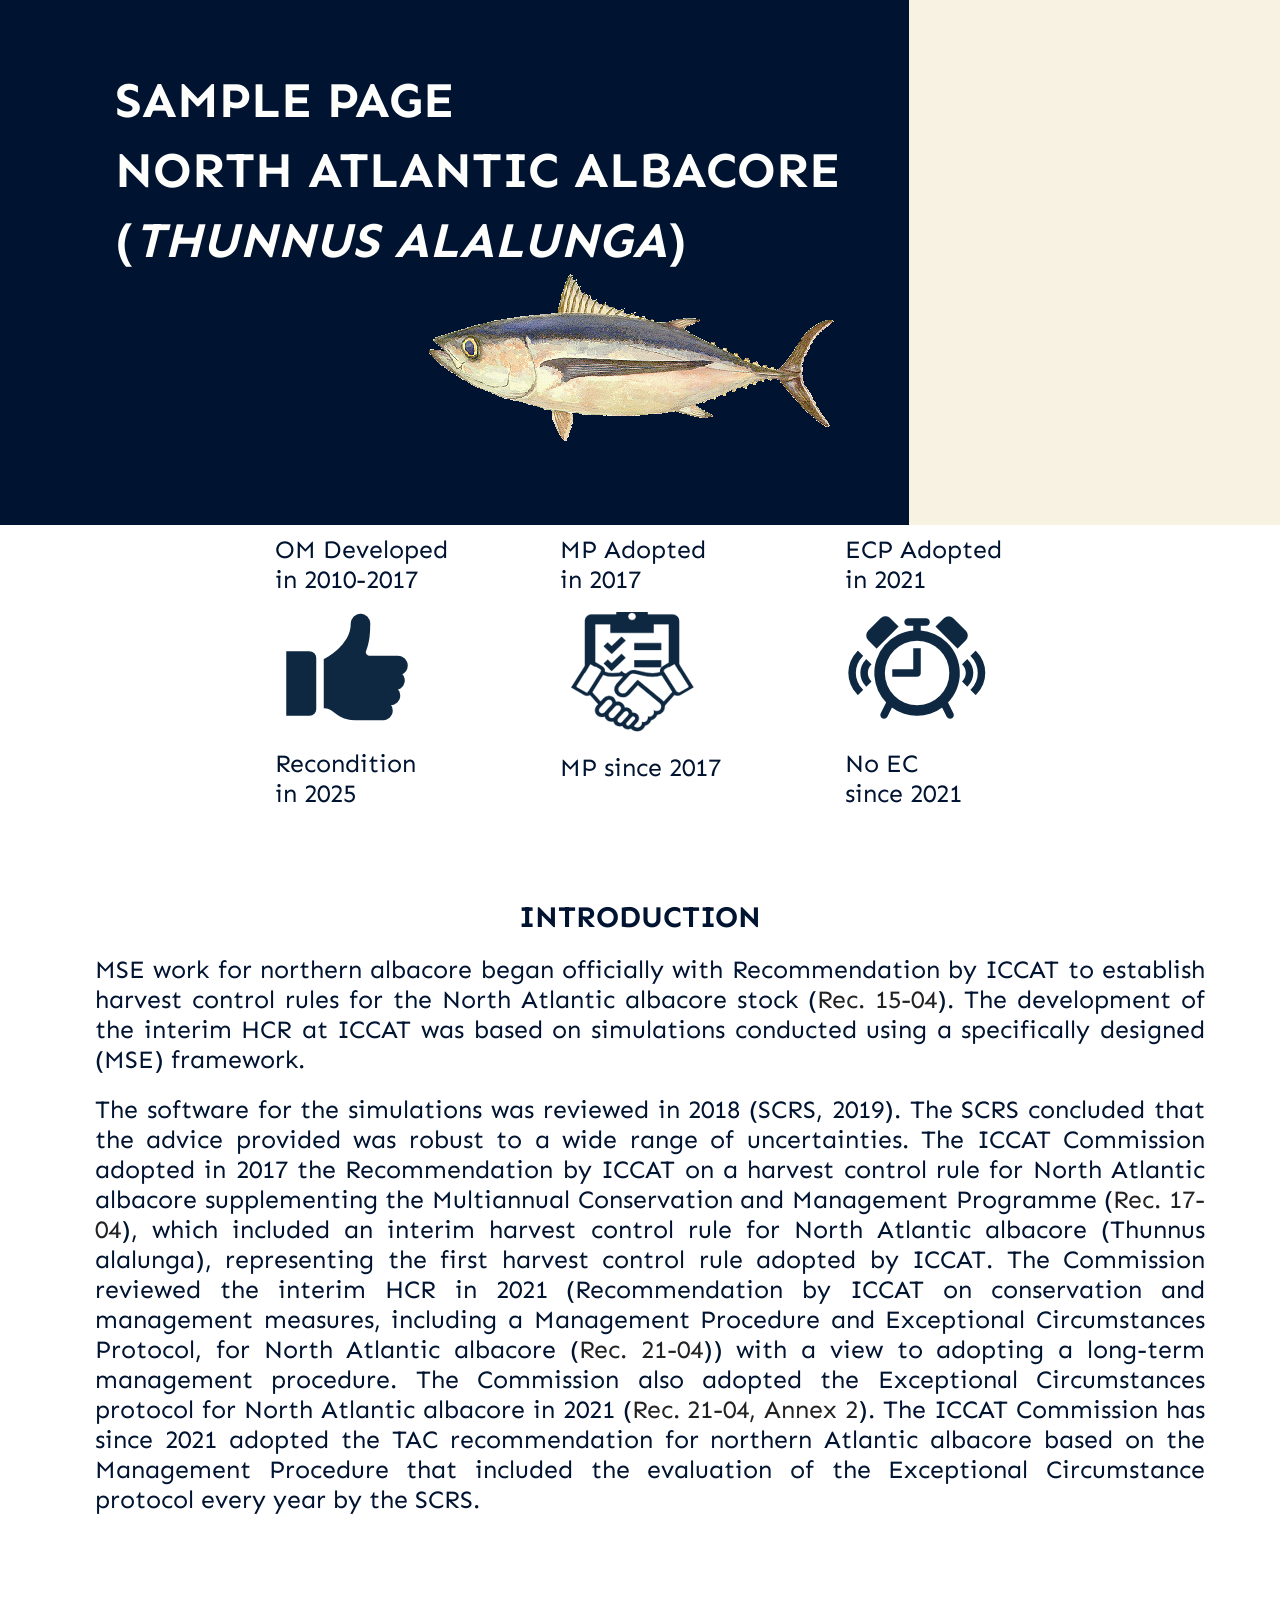
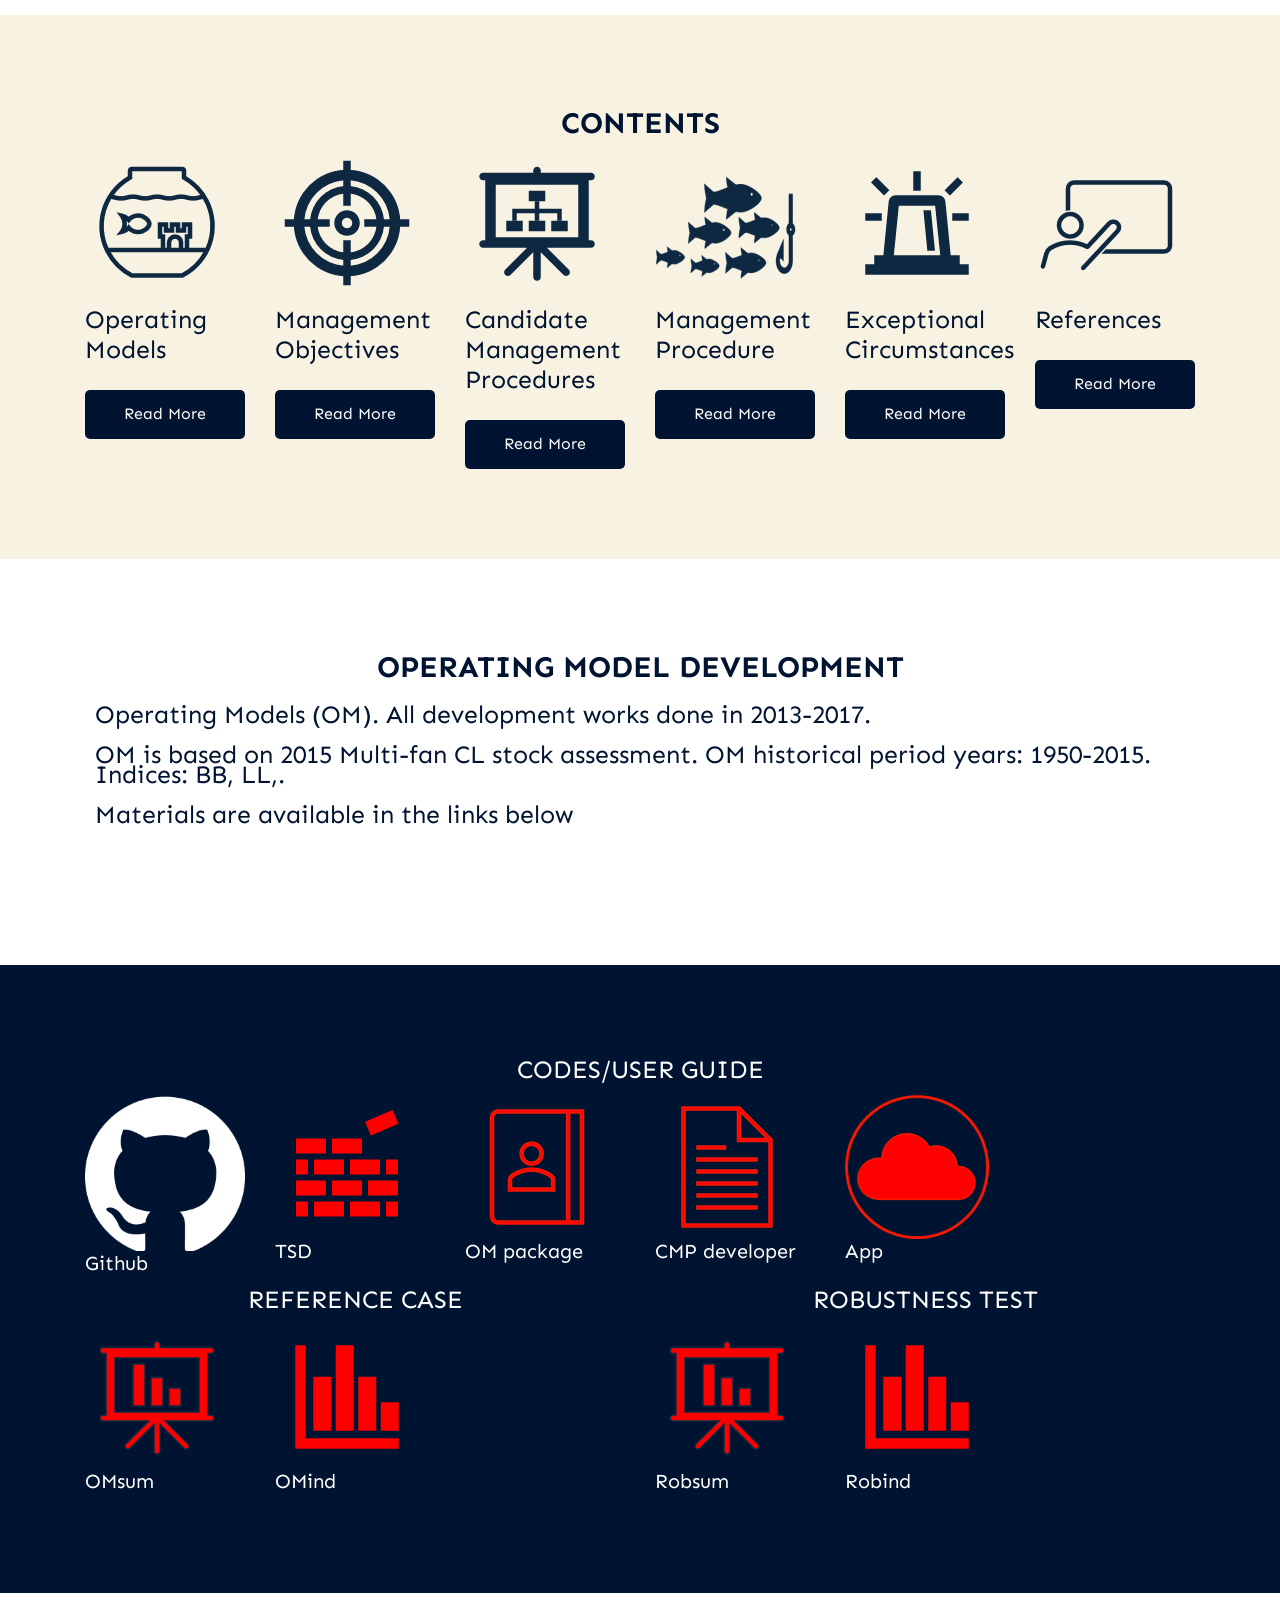
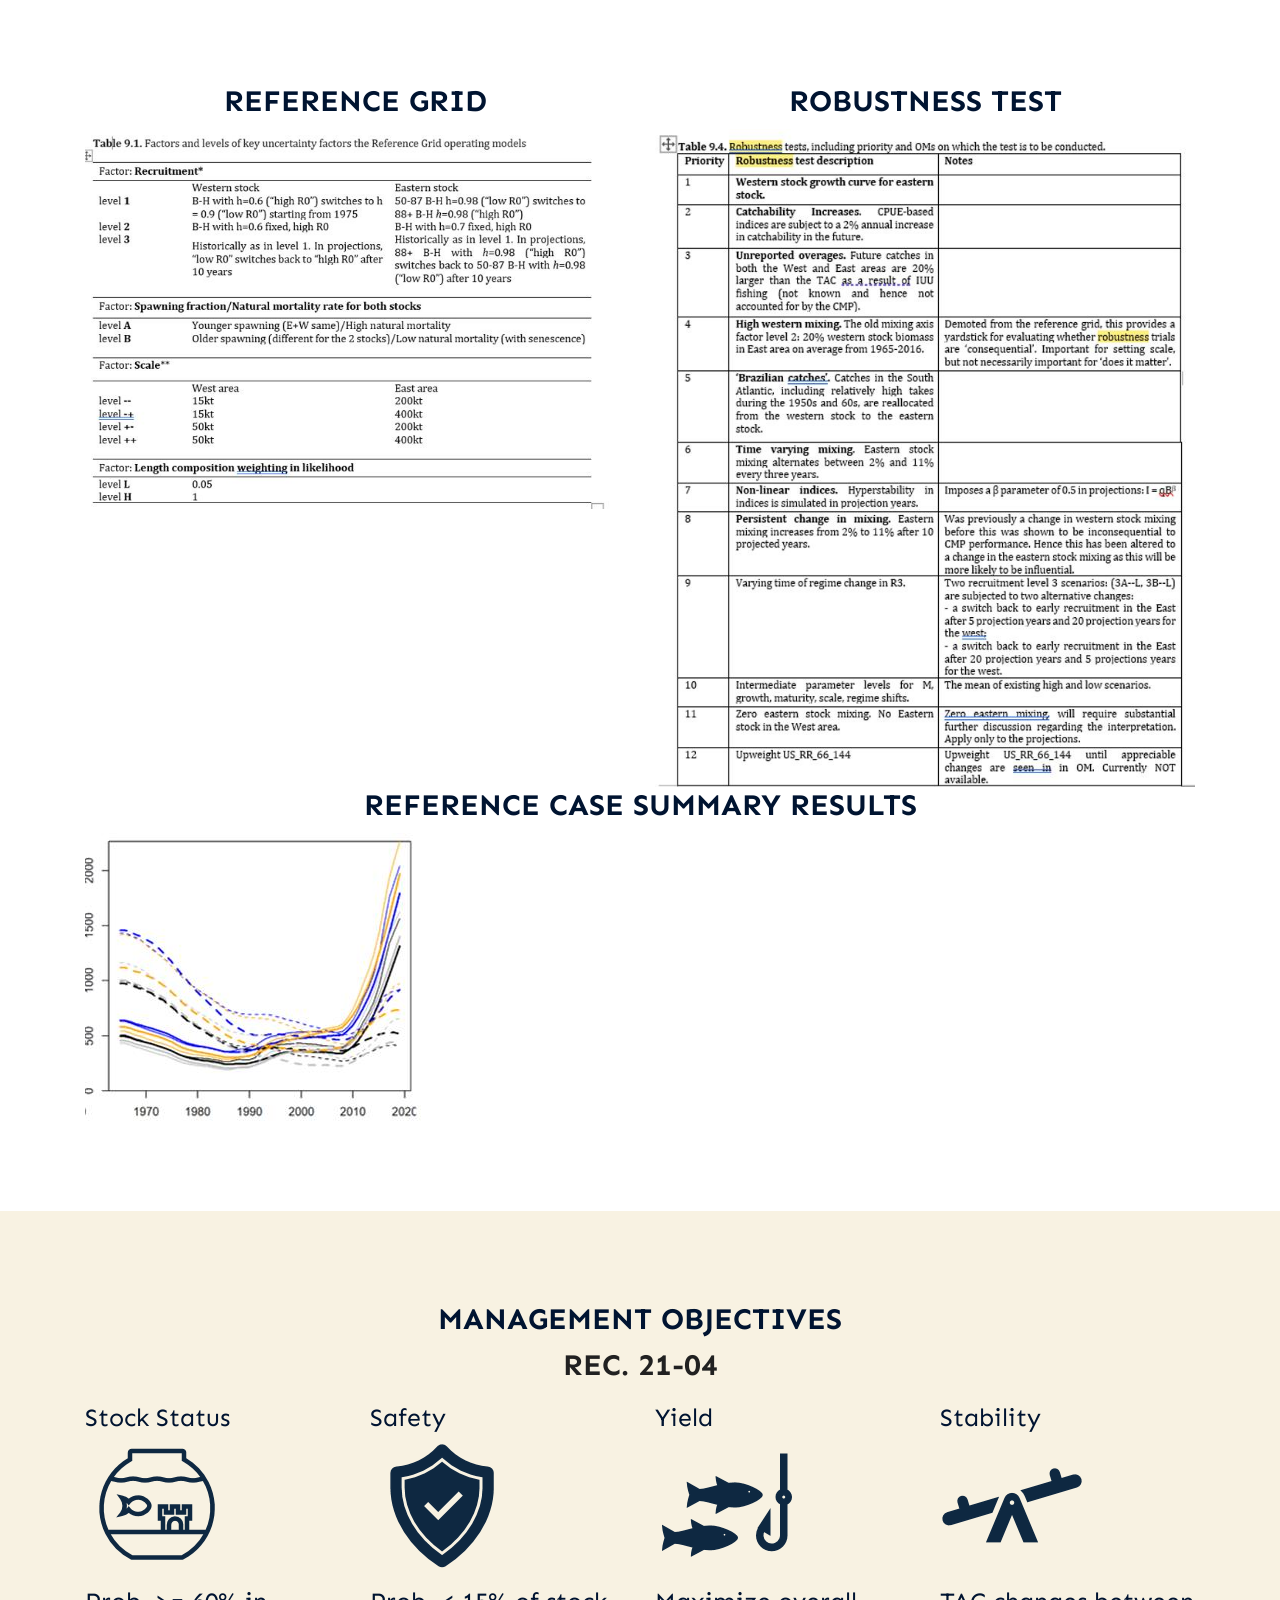
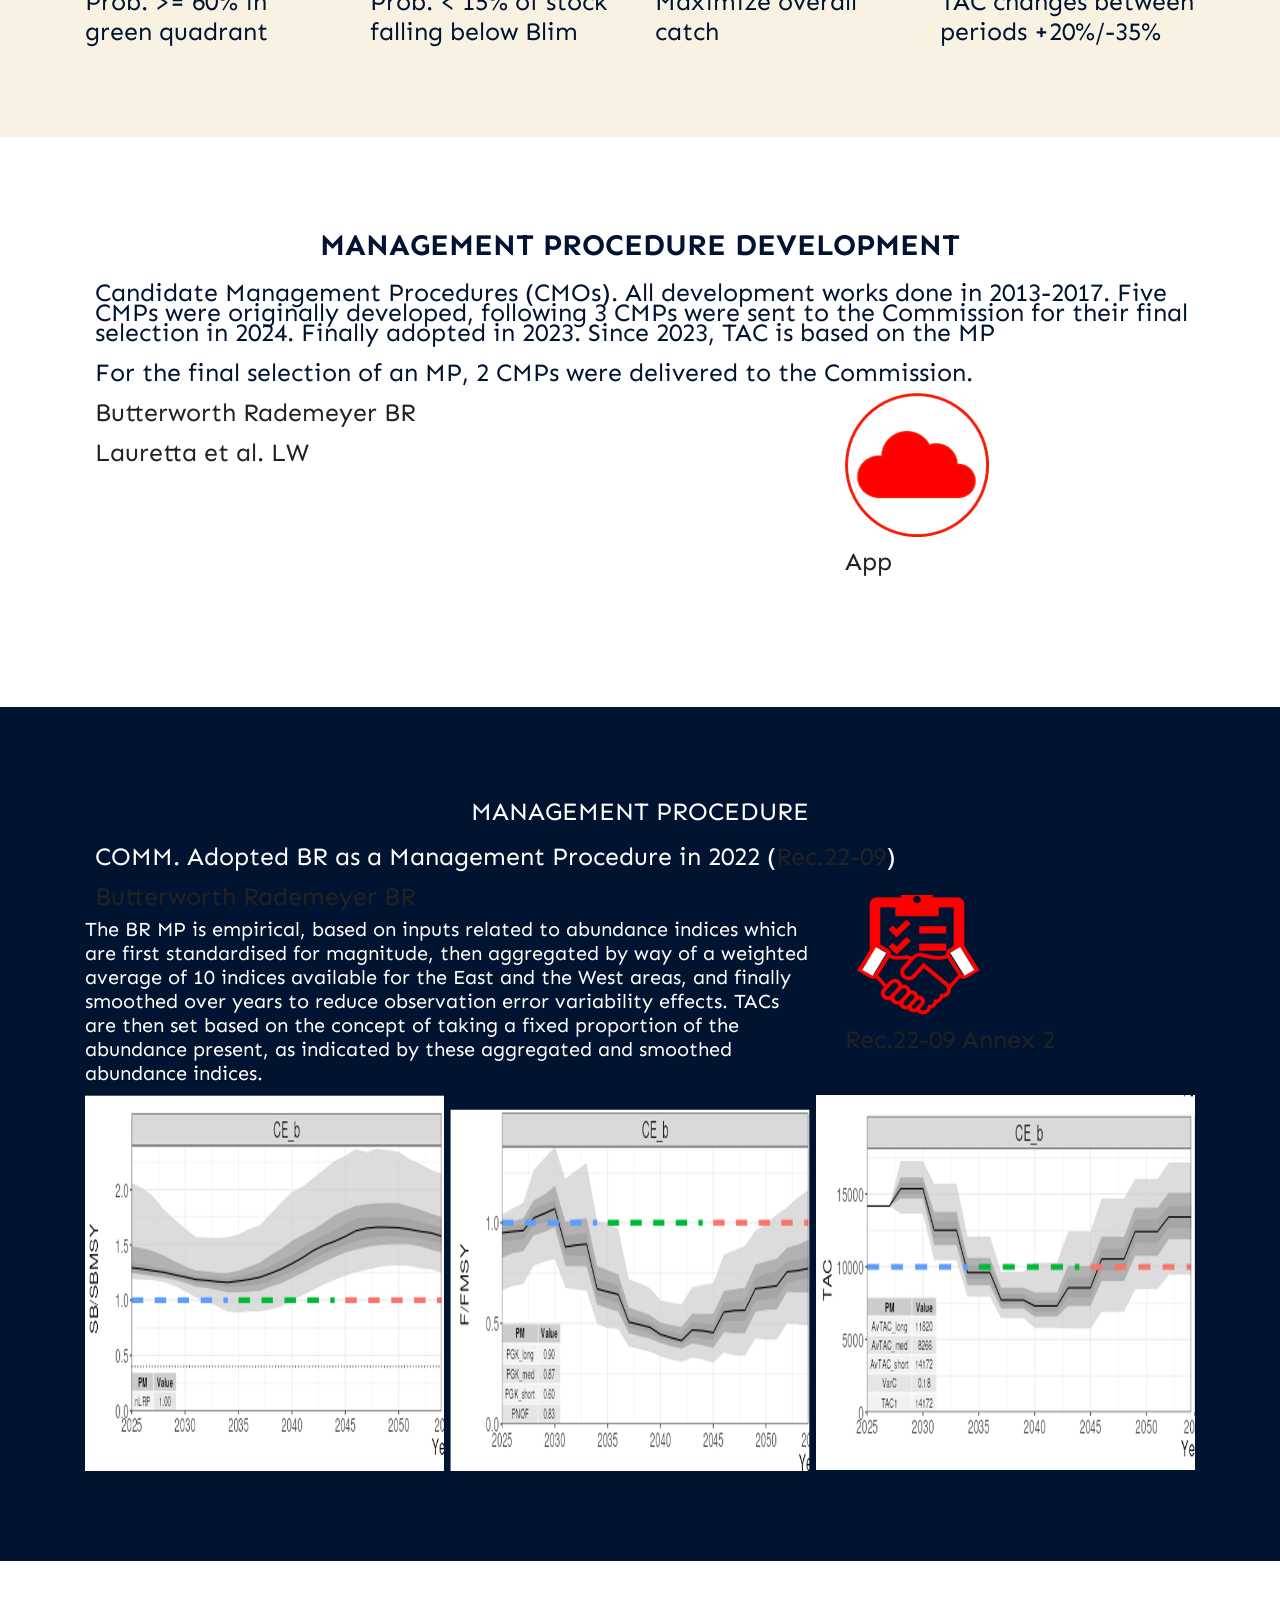
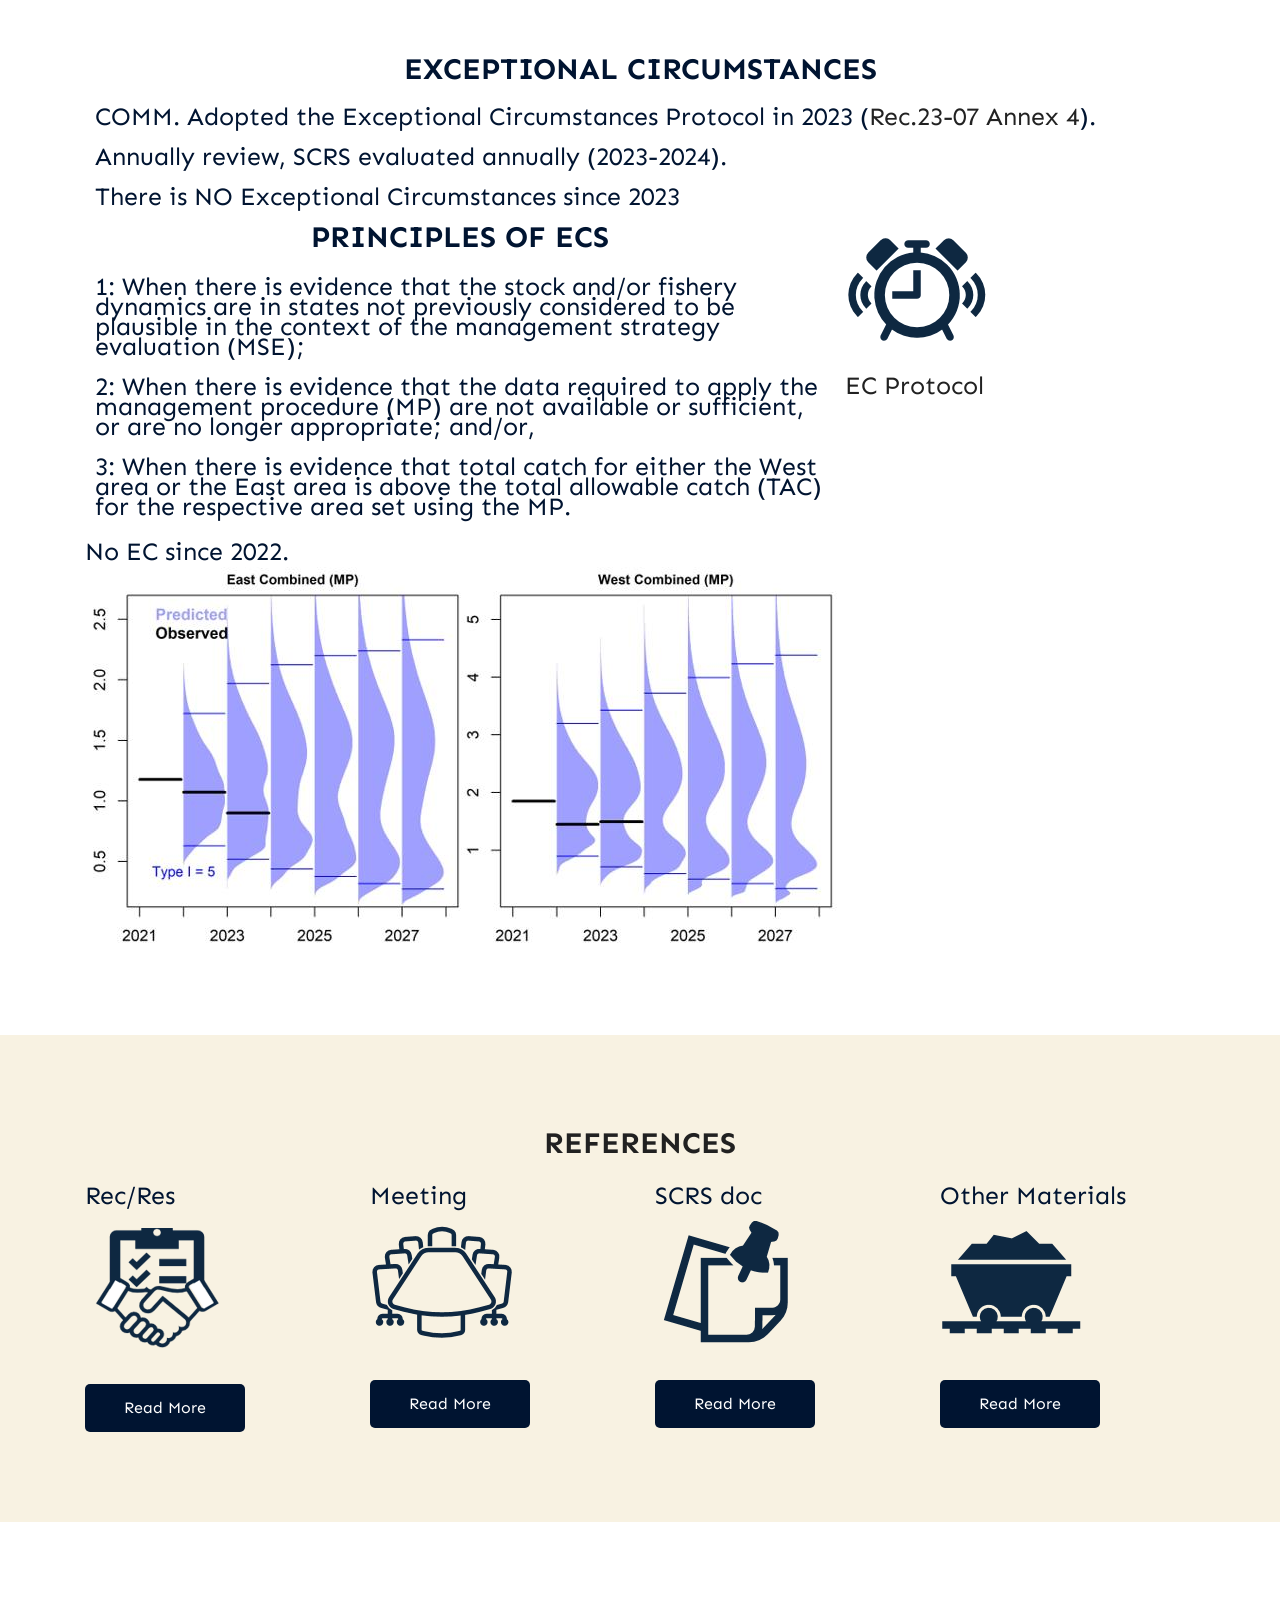
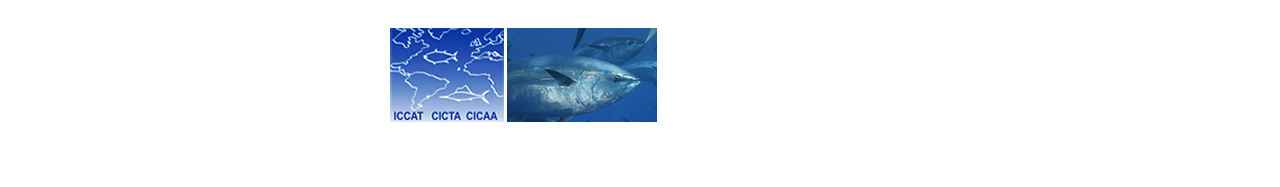
==== commit 1ae8dcef: "Update index.html" ====
--- a/docs/index.html
+++ b/docs/index.html
@@ -121,8 +121,9 @@
 				     which included an interim harvest control rule for North Atlantic albacore (Thunnus alalunga), representing the first harvest control rule adopted by ICCAT. The Commission reviewed 
 				     the interim HCR in 2021 (Recommendation by ICCAT on conservation and management measures, including a Management Procedure and Exceptional Circumstances Protocol, 
 				     for North Atlantic albacore (<a href="https://www.iccat.int/Documents/Recs/compendiopdf-e/2021-04-e.pdf" target="_blank">Rec. 21-04</a>)) with a view to adopting a long-term management procedure. 
-				     The Commission also adopted the Exceptional Circumstances protocol for North Atlantic albacore in 2021 (<a href="https://www.iccat.int/Documents/Recs/compendiopdf-e/2021-04-e.pdf" target="_blank">
-				     Rec. 21-04, Annex 2</a>). The ICCAT Commission has since 2021 adopted the TAC recommendation for northern Atlantic albacore based on the Management Procedure that included 
+				     The Commission also adopted the Exceptional Circumstances protocol for North Atlantic albacore in 2021 
+				     (<a href="https://www.iccat.int/Documents/Recs/compendiopdf-e/2021-04-e.pdf" target="_blank">Rec. 21-04, Annex 2</a>). 
+				     The ICCAT Commission has since 2021 adopted the TAC recommendation for northern Atlantic albacore based on the Management Procedure that included 
 				     the evaluation of the Exceptional Circumstance protocol every year by the SCRS.
                              </p>
 
